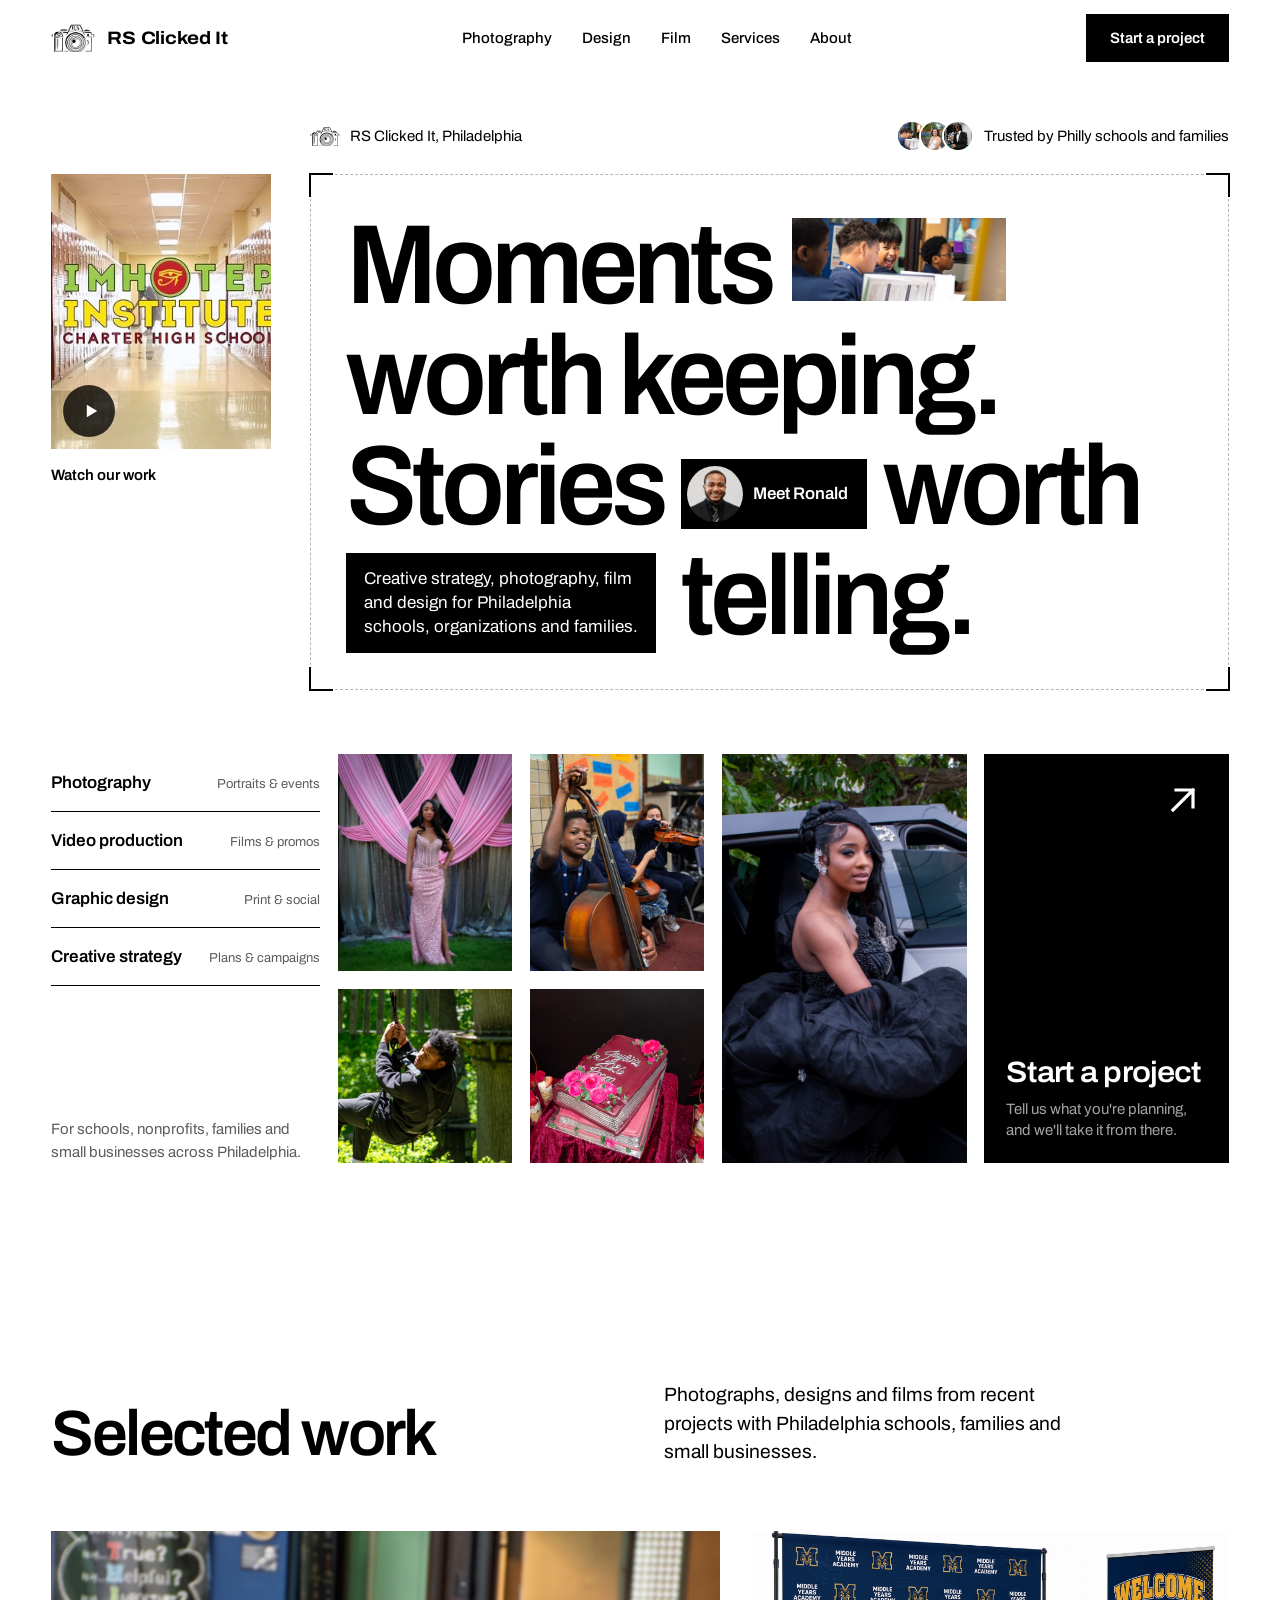
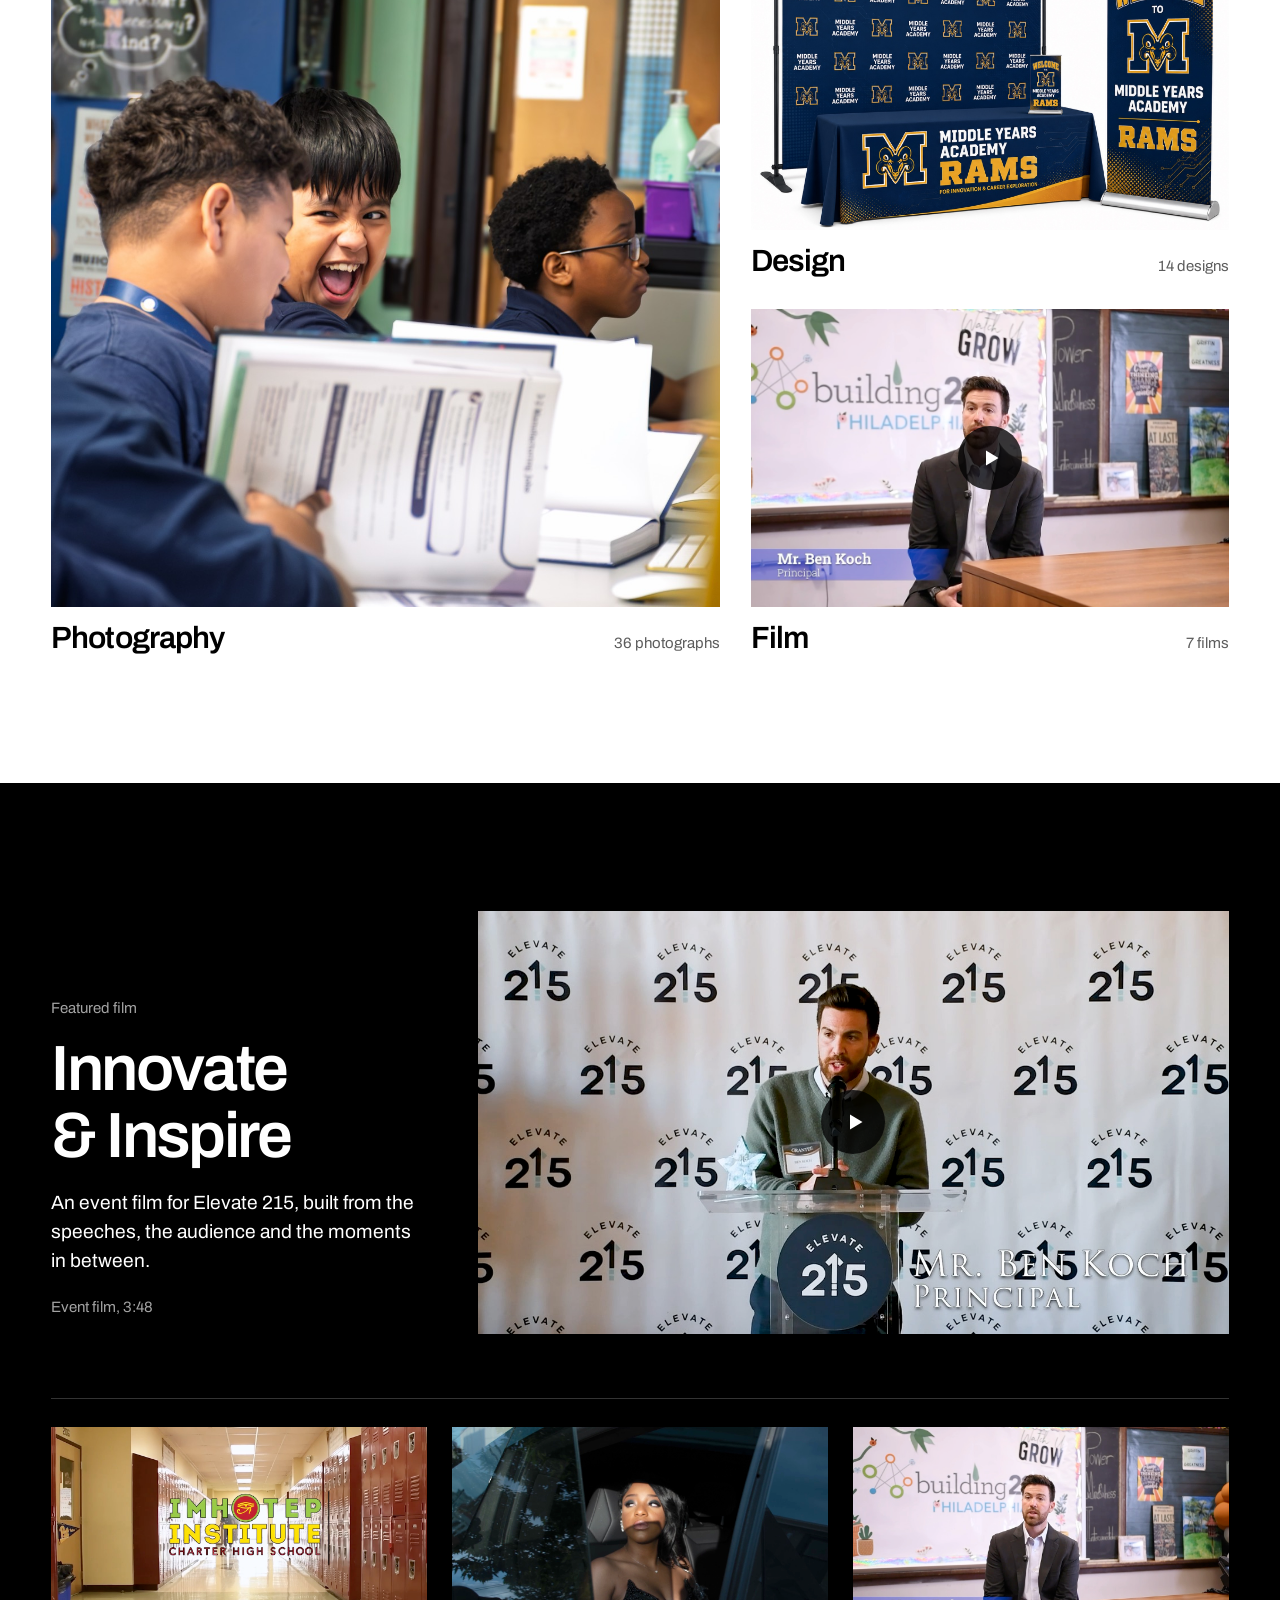
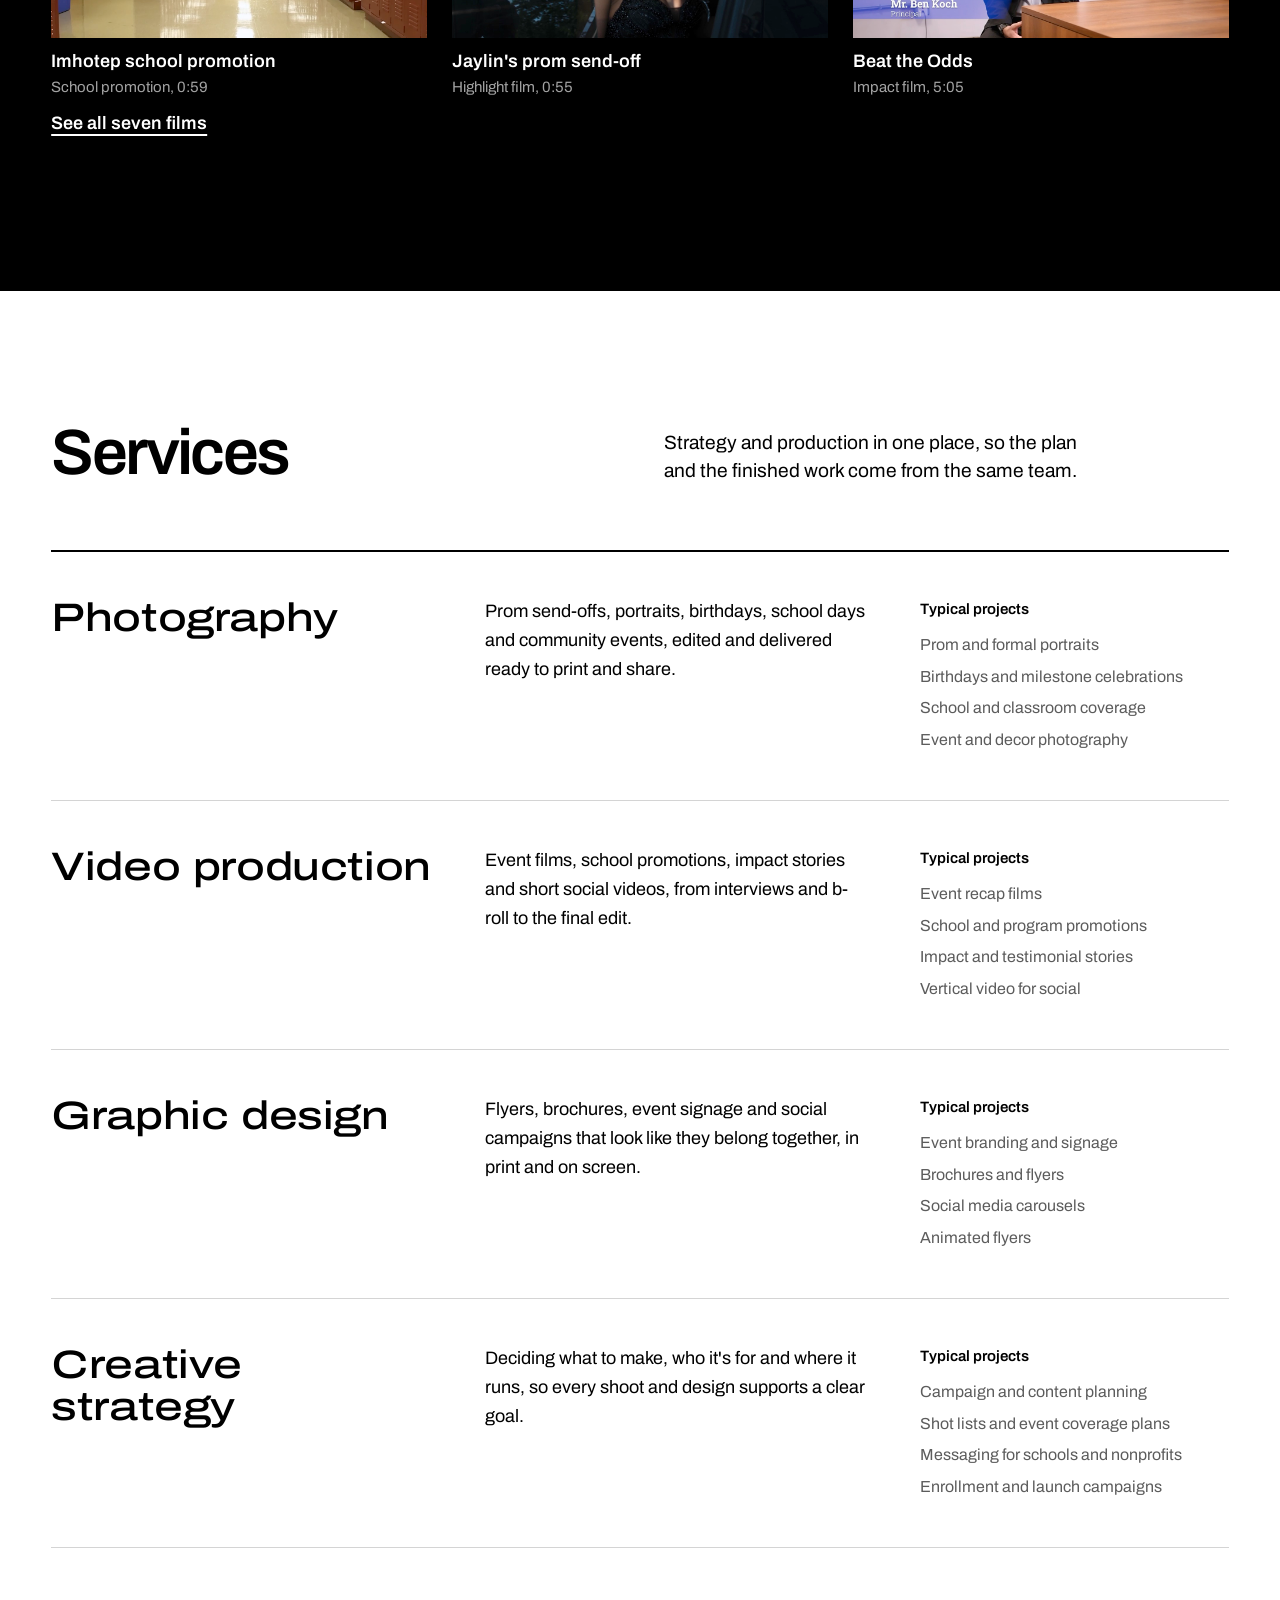
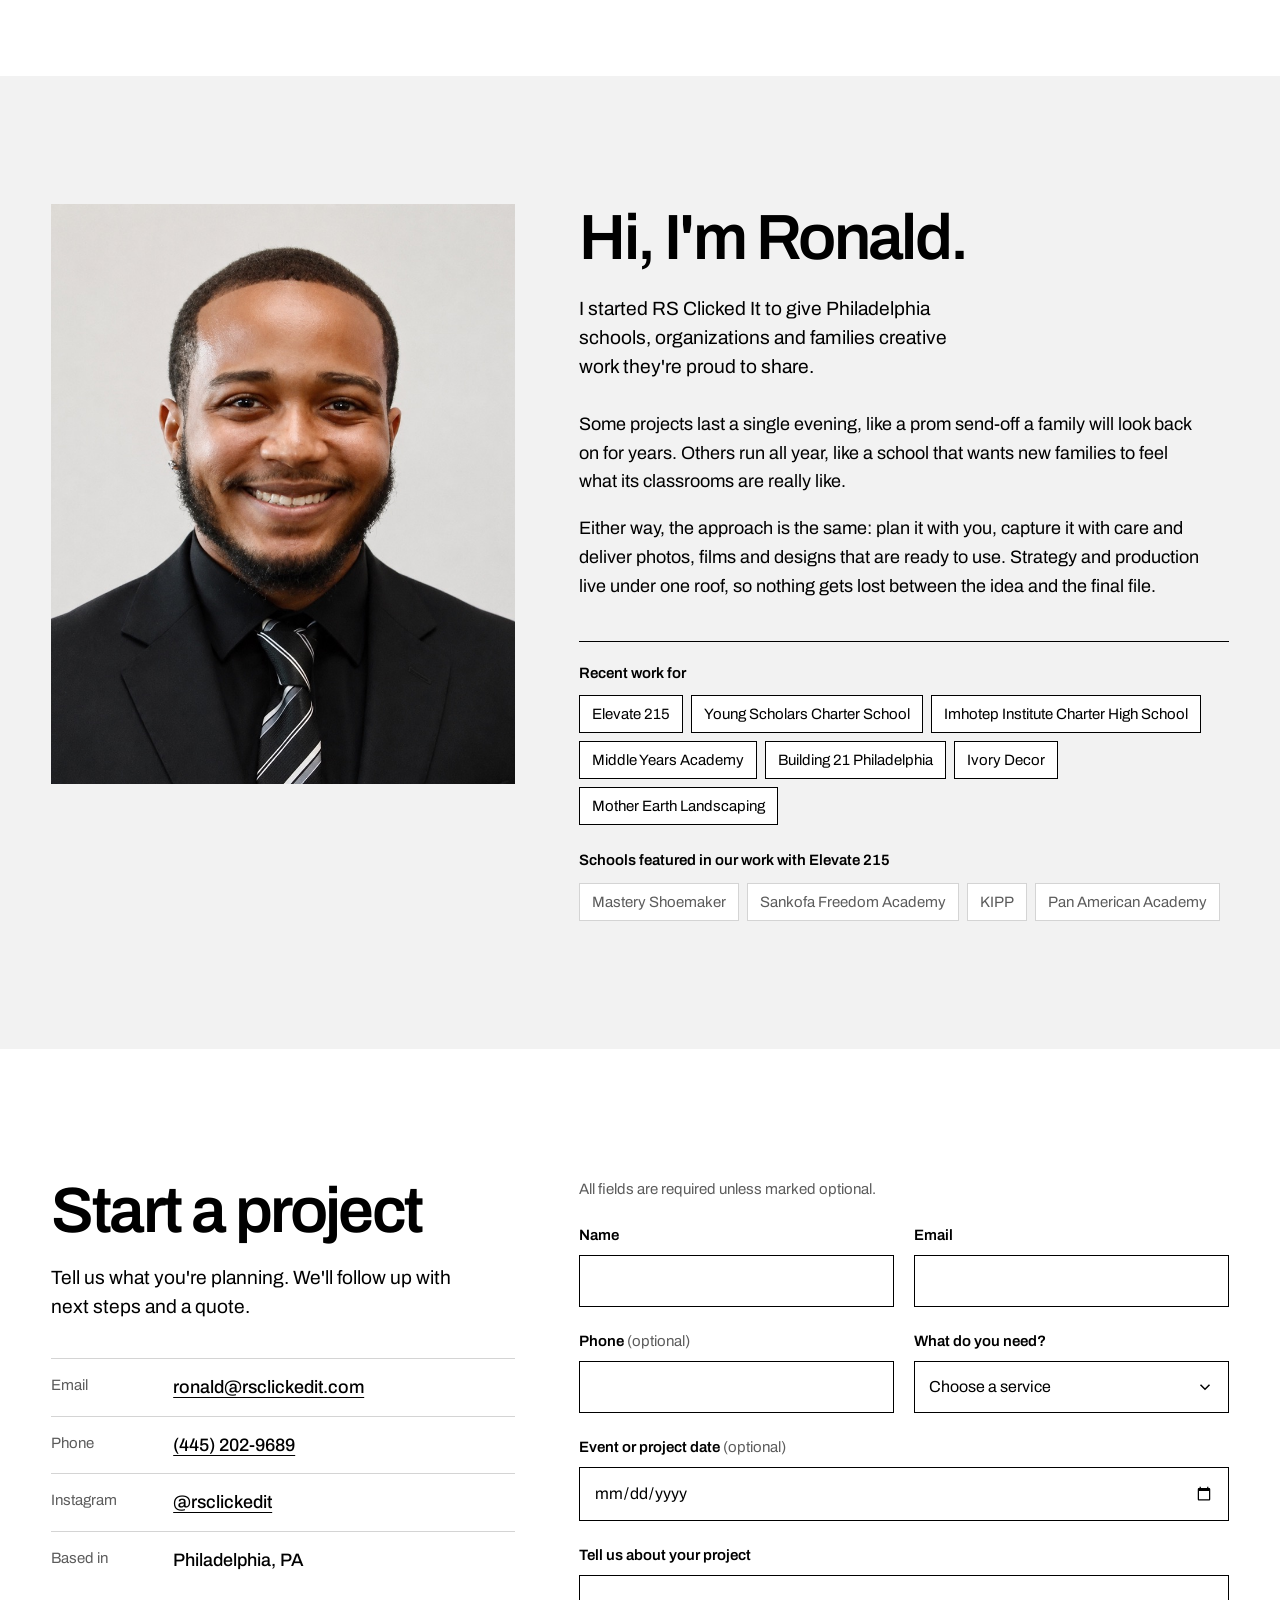
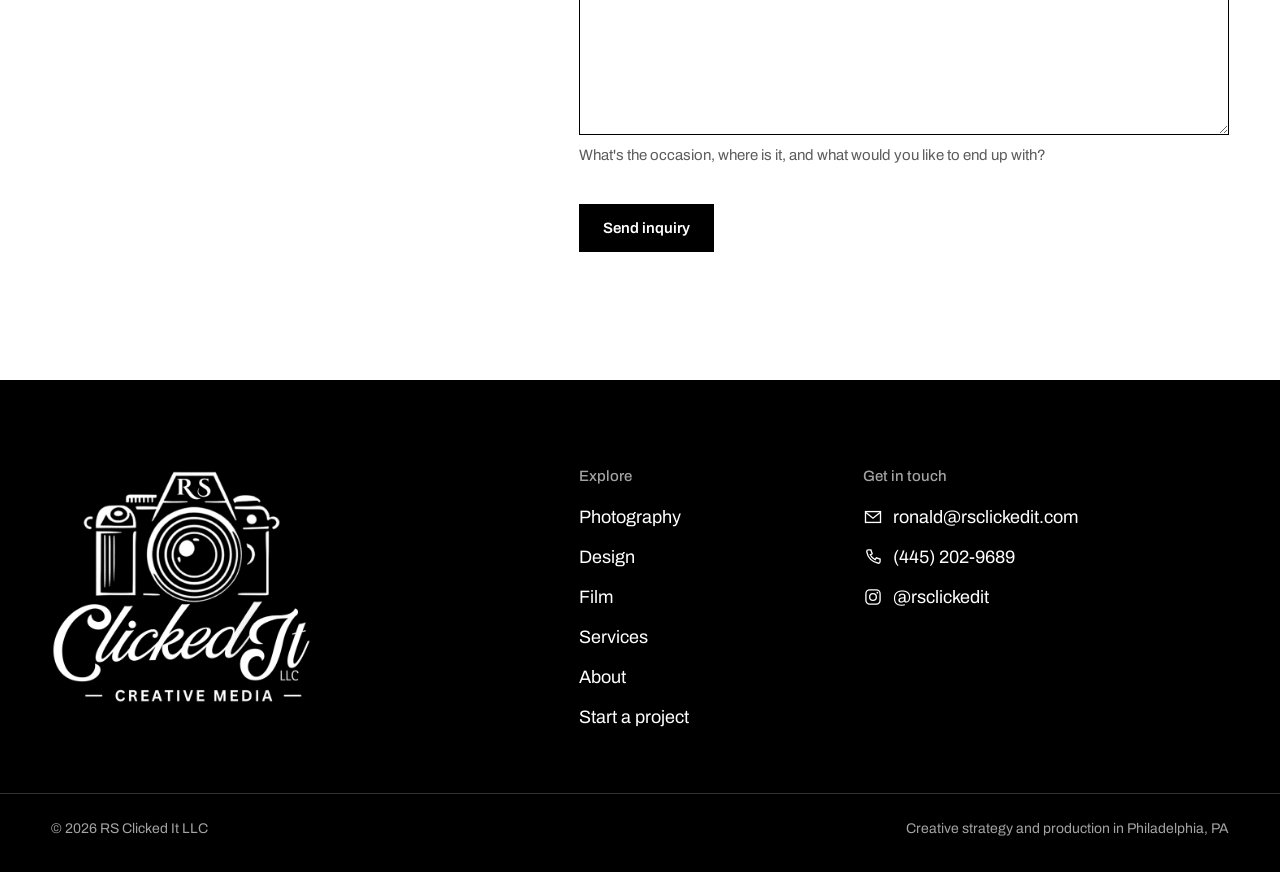
==== index.html @ f7a69924 "Lead the homepage with school work The hero clip is now the Imhotep school promotion (hallway sign i" ====
<!doctype html>
<html lang="en">
<head>
  <meta charset="utf-8">
  <meta name="viewport" content="width=device-width, initial-scale=1">
  <title>RS Clicked It | Creative Strategy &amp; Production in Philadelphia</title>
  <meta name="description" content="RS Clicked It is a Philadelphia creative strategy and production company offering photography, video production, graphic design and creative strategy for schools, organizations and families.">
  <meta property="og:title" content="RS Clicked It | Creative Strategy &amp; Production in Philadelphia">
  <meta property="og:description" content="RS Clicked It is a Philadelphia creative strategy and production company offering photography, video production, graphic design and creative strategy for schools, organizations and families.">
  <meta property="og:type" content="website">
  <meta property="og:url" content="https://www.rsclickedit.com/">
  <meta property="og:image" content="https://www.rsclickedit.com/assets/img/photo/16-classroom-laughter.jpg">
  <link rel="canonical" href="https://www.rsclickedit.com/">
  <meta name="theme-color" content="#000000">
  <link rel="icon" type="image/png" href="assets/img/brand/favicon.png">
  <link rel="apple-touch-icon" href="assets/img/brand/apple-touch-icon.png">
  <link rel="preconnect" href="https://fonts.googleapis.com">
  <link rel="preconnect" href="https://fonts.gstatic.com" crossorigin>
  <link rel="stylesheet" href="https://fonts.googleapis.com/css2?family=Archivo:wdth,wght@62..125,100..900&amp;display=swap">
  <link rel="stylesheet" href="assets/css/site.css?v=94019486">
  <script>if(document.visibilityState==="visible"&&window.matchMedia("(prefers-reduced-motion: no-preference)").matches)document.documentElement.classList.add("motion");</script>
</head>
<body data-page="index">
<a class="skip-link" href="#main">Skip to content</a>

<header class="site-header">
  <nav class="nav wrap" aria-label="Main">
    <a class="brand" href="index.html"><img src="assets/img/brand/camera-mark.png" width="240" height="152" alt="">RS Clicked It</a>
    <ul class="nav-links"><li><a href="photography.html">Photography</a></li><li><a href="design.html">Design</a></li><li><a href="film.html">Film</a></li><li><a href="index.html#services">Services</a></li><li><a href="index.html#about">About</a></li></ul>
    <a class="btn nav-cta" href="index.html#contact">Start a project</a>
    <button class="icon-btn menu-toggle" type="button" data-dialog-open="menu-panel" aria-label="Open menu"><svg class="icon" viewBox="0 0 24 24" fill="none" stroke="currentColor" stroke-width="1.8" aria-hidden="true"><path d="M3 8h18M3 16h18"/></svg></button>
  </nav>
</header>

<dialog class="menu-panel" id="menu-panel" aria-label="Menu">
  <div class="menu-panel-inner">
    <div class="menu-panel-top">
      <a class="brand" href="index.html"><img src="assets/img/brand/camera-mark.png" width="240" height="152" alt="">RS Clicked It</a>
      <button class="icon-btn" type="button" data-dialog-close aria-label="Close menu"><svg class="icon" viewBox="0 0 24 24" fill="none" stroke="currentColor" stroke-width="1.8" aria-hidden="true"><path d="M6 6l12 12M18 6 6 18"/></svg></button>
    </div>
    <ul><li><a href="photography.html">Photography</a></li><li><a href="design.html">Design</a></li><li><a href="film.html">Film</a></li><li><a href="index.html#services">Services</a></li><li><a href="index.html#about">About</a></li></ul>
    <a class="btn" href="index.html#contact">Start a project</a>
  </div>
</dialog>

<main id="main">

<section class="hero wrap" aria-labelledby="hero-title">
  <div class="hero-grid">
    <aside class="hero-reel" aria-label="Featured film">
      <button class="reel-tile" type="button" data-dialog-open="film-dialog" aria-label="Play the Imhotep school promotion film">
        <video class="reel-video" muted loop playsinline preload="metadata" poster="assets/img/film/poster-hero.jpg" aria-hidden="true" tabindex="-1">
          <source src="assets/video/hero-loop.mp4" type="video/mp4">
        </video>
        <span class="play-badge"><svg class="icon" viewBox="0 0 24 24" aria-hidden="true"><path d="M7 4.5v15l12.5-7.5z" fill="currentColor"/></svg></span>
      </button>
      <p class="reel-caption">Watch our work</p>
    </aside>

    <div class="hero-main">
      <div class="hero-meta">
        <p class="hero-place"><img class="place-mark" src="assets/img/brand/camera-mark.png" width="240" height="152" alt="">RS Clicked It, Philadelphia</p>
        <p><span class="faces"><img src="assets/img/photo/thumb/16-classroom-laughter.jpg" width="900" height="600" alt="" decoding="async"><img src="assets/img/photo/thumb/03-garden-portrait.jpg" width="600" height="900" alt="" decoding="async"><img src="assets/img/photo/thumb/05-saleem-formal-portrait.jpg" width="720" height="900" alt="" decoding="async"></span>Trusted by Philly schools and families</p>
      </div>

      <div class="viewfinder">
        <span class="af af-tl" aria-hidden="true"></span><span class="af af-tr" aria-hidden="true"></span>
        <span class="af af-bl" aria-hidden="true"></span><span class="af af-br" aria-hidden="true"></span>
        <h1 class="display" id="hero-title">
          <span class="line">Moments <img class="frame-shot" src="assets/img/photo/thumb/16-classroom-laughter.jpg" width="900" height="600" alt=""></span>
          <span class="line">worth keeping.</span>
          <span class="line line-3">Stories <a class="chip" href="#about"><img src="assets/img/brand/ronald.jpg" width="1000" height="1000" alt="">Meet Ronald</a> worth</span>
          <span class="line line-last">telling.</span>
        </h1>
        <p class="hero-caption">Creative strategy, photography, film and design for Philadelphia schools, organizations and families.</p>
      </div>
    </div>
  </div>

  <div class="hero-lower">
    <nav class="service-index" aria-label="Services">
      <ul><li><a href="#service-photography"><span>Photography</span><small>Portraits & events</small></a></li><li><a href="#service-video"><span>Video production</span><small>Films & promos</small></a></li><li><a href="#service-design"><span>Graphic design</span><small>Print & social</small></a></li><li><a href="#service-strategy"><span>Creative strategy</span><small>Plans & campaigns</small></a></li></ul>
      <p class="service-note">For schools, nonprofits, families and small businesses across Philadelphia.</p>
    </nav>
    <div class="mosaic">
      <img src="assets/img/photo/thumb/02-pink-prom-portrait.jpg" width="720" height="900" alt="Prom guest in a pink sequined gown framed by pink and white drapery" loading="lazy" decoding="async">
      <img src="assets/img/photo/thumb/18-student-musicians.jpg" width="900" height="600" alt="Student musicians playing during a school music class" loading="lazy" decoding="async">
      <img src="assets/img/photo/thumb/24-treetop-action.jpg" width="900" height="505" alt="Student climbing through a treetop ropes course" loading="lazy" decoding="async">
      <img src="assets/img/photo/thumb/31-ivory-decor-cake.jpg" width="900" height="600" alt="Decorated celebration cake and dessert table" loading="lazy" decoding="async">
    </div>
    <figure class="tall"><img src="assets/img/photo/thumb/01-jaylin-prom-portrait.jpg" width="720" height="900" alt="Jaylin in a black prom gown with a feathered wrap, posed at the open door of a car" loading="lazy" decoding="async"></figure>
    <a class="cta-tile" href="#contact">
      <svg class="icon" viewBox="0 0 24 24" fill="none" stroke="currentColor" stroke-width="1.6" stroke-linecap="square" aria-hidden="true"><path d="M7 17 17 7M8.5 7H17v8.5"/></svg>
      <span><span class="cta-tile-title">Start a project</span><span class="cta-tile-sub">Tell us what you're planning, and we'll take it from there.</span></span>
    </a>
  </div>
</section>

<section class="section" id="work" aria-labelledby="work-title">
  <div class="wrap">
    <div class="section-head">
      <h2 class="h2" id="work-title">Selected work</h2>
      <p class="lead">Photographs, designs and films from recent projects with Philadelphia schools, families and small businesses.</p>
    </div>
    <div class="work-grid">
      <a class="work-entry work-photo" href="photography.html">
        <span class="work-media"><img src="assets/img/photo/16-classroom-laughter.jpg" width="1800" height="1200" alt="Students laughing together in a classroom" loading="lazy"></span>
        <span class="work-meta"><span class="work-title">Photography</span><span class="meta">36 photographs</span></span>
      </a>
      <a class="work-entry" href="design.html">
        <span class="work-media"><img src="assets/img/design/01-mya-event-branding-mockup.jpg" width="1536" height="1024" alt="Mockup of Middle Years Academy event branding across a booth, banner and table" loading="lazy"></span>
        <span class="work-meta"><span class="work-title">Design</span><span class="meta">14 designs</span></span>
      </a>
      <a class="work-entry" href="film.html">
        <span class="work-media"><img src="assets/img/film/poster-04.jpg" width="1280" height="720" alt="An interview at Building 21 Philadelphia from the Beat the Odds film" loading="lazy"><span class="play-badge"><svg class="icon" viewBox="0 0 24 24" aria-hidden="true"><path d="M7 4.5v15l12.5-7.5z" fill="currentColor"/></svg></span></span>
        <span class="work-meta"><span class="work-title">Film</span><span class="meta">7 films</span></span>
      </a>
    </div>
  </div>
</section>

<section class="section on-dark" aria-labelledby="film-title">
  <div class="wrap">
    <div class="film-feature-grid">
      <div class="film-copy">
        <p class="meta">Featured film</p>
        <h2 class="h2" id="film-title">Innovate &amp; Inspire</h2>
        <p class="lead">An event film for Elevate 215, built from the speeches, the audience and the moments in between.</p>
        <p class="meta">Event film, 3:48</p>
      </div>
      <div class="film-player"><a class="yt-embed" href="https://www.youtube.com/watch?v=j4pF3AYWusY" data-yt="j4pF3AYWusY" data-title="Innovate &amp; Inspire, event film"><img src="assets/img/film/poster-01.jpg" width="1280" height="720" alt="" loading="lazy"><span class="play-badge"><svg class="icon" viewBox="0 0 24 24" aria-hidden="true"><path d="M7 4.5v15l12.5-7.5z" fill="currentColor"/></svg></span><span class="visually-hidden">Play Innovate &amp; Inspire, event film</span></a></div>
    </div>
    <div class="film-more">
        <a href="film.html#film-02">
          <img src="assets/img/film/poster-02.jpg" width="1280" height="720" alt="" loading="lazy">
          <span><strong>Imhotep school promotion</strong><span class="meta">School promotion, 0:59</span></span>
        </a>
        <a href="film.html#film-03">
          <img src="assets/img/film/poster-03.jpg" width="1280" height="720" alt="" loading="lazy">
          <span><strong>Jaylin&#x27;s prom send-off</strong><span class="meta">Highlight film, 0:55</span></span>
        </a>
        <a href="film.html#film-04">
          <img src="assets/img/film/poster-04.jpg" width="1280" height="720" alt="" loading="lazy">
          <span><strong>Beat the Odds</strong><span class="meta">Impact film, 5:05</span></span>
        </a>
    </div>
    <p><a class="text-link" href="film.html">See all seven films</a></p>
  </div>
</section>

<section class="section" id="services" aria-labelledby="services-title">
  <div class="wrap">
    <div class="section-head">
      <h2 class="h2" id="services-title">Services</h2>
      <p class="lead">Strategy and production in one place, so the plan and the finished work come from the same team.</p>
    </div>
    <div class="service-list">
      <article class="service" id="service-photography">
        <h3 class="service-name">Photography</h3>
        <p>Prom send-offs, portraits, birthdays, school days and community events, edited and delivered ready to print and share.</p>
        <div class="service-projects">
          <h4>Typical projects</h4>
          <ul><li>Prom and formal portraits</li><li>Birthdays and milestone celebrations</li><li>School and classroom coverage</li><li>Event and decor photography</li></ul>
        </div>
      </article>
      <article class="service" id="service-video">
        <h3 class="service-name">Video production</h3>
        <p>Event films, school promotions, impact stories and short social videos, from interviews and b-roll to the final edit.</p>
        <div class="service-projects">
          <h4>Typical projects</h4>
          <ul><li>Event recap films</li><li>School and program promotions</li><li>Impact and testimonial stories</li><li>Vertical video for social</li></ul>
        </div>
      </article>
      <article class="service" id="service-design">
        <h3 class="service-name">Graphic design</h3>
        <p>Flyers, brochures, event signage and social campaigns that look like they belong together, in print and on screen.</p>
        <div class="service-projects">
          <h4>Typical projects</h4>
          <ul><li>Event branding and signage</li><li>Brochures and flyers</li><li>Social media carousels</li><li>Animated flyers</li></ul>
        </div>
      </article>
      <article class="service" id="service-strategy">
        <h3 class="service-name">Creative strategy</h3>
        <p>Deciding what to make, who it&#x27;s for and where it runs, so every shoot and design supports a clear goal.</p>
        <div class="service-projects">
          <h4>Typical projects</h4>
          <ul><li>Campaign and content planning</li><li>Shot lists and event coverage plans</li><li>Messaging for schools and nonprofits</li><li>Enrollment and launch campaigns</li></ul>
        </div>
      </article>
    </div>
  </div>
</section>

<section class="section on-fog" id="about" aria-labelledby="about-title">
  <div class="wrap about-grid">
    <figure class="about-photo">
      <img src="assets/img/brand/ronald.jpg" width="1000" height="1000" alt="Ronald, founder of RS Clicked It, smiling in a black suit and striped tie" loading="lazy">
    </figure>
    <div class="about-copy">
      <h2 class="h2" id="about-title">Hi, I'm Ronald.</h2>
      <p class="lead">I started RS Clicked It to give Philadelphia schools, organizations and families creative work they're proud to share.</p>
      <p>Some projects last a single evening, like a prom send-off a family will look back on for years. Others run all year, like a school that wants new families to feel what its classrooms are really like.</p>
      <p>Either way, the approach is the same: plan it with you, capture it with care and deliver photos, films and designs that are ready to use. Strategy and production live under one roof, so nothing gets lost between the idea and the final file.</p>
      <div class="clients">
        <h3>Recent work for</h3>
        <ul class="client-list"><li>Elevate 215</li><li>Young Scholars Charter School</li><li>Imhotep Institute Charter High School</li><li>Middle Years Academy</li><li>Building 21 Philadelphia</li><li>Ivory Decor</li><li>Mother Earth Landscaping</li></ul>
        <h3 class="clients-sub">Schools featured in our work with Elevate 215</h3>
        <ul class="client-list client-list-quiet"><li>Mastery Shoemaker</li><li>Sankofa Freedom Academy</li><li>KIPP</li><li>Pan American Academy</li></ul>
      </div>
    </div>
  </div>
</section>

<section class="section" id="contact" aria-labelledby="contact-title">
  <div class="wrap contact-grid">
    <div class="contact-copy">
      <h2 class="h2" id="contact-title">Start a project</h2>
      <p class="lead">Tell us what you're planning. We'll follow up with next steps and a quote.</p>
      <dl class="contact-details">
        <div><dt>Email</dt><dd><a href="mailto:ronald@rsclickedit.com">ronald@rsclickedit.com</a></dd></div>
        <div><dt>Phone</dt><dd><a href="tel:+14452029689">(445) 202-9689</a></dd></div>
        <div><dt>Instagram</dt><dd><a href="https://instagram.com/rsclickedit" rel="noopener">@rsclickedit</a></dd></div>
        <div><dt>Based in</dt><dd>Philadelphia, PA</dd></div>
      </dl>
    </div>

    <form class="inquiry" id="inquiry-form" action="https://formspree.io/f/xnpdjgow" method="POST" novalidate data-contact-email="ronald@rsclickedit.com">
      <div class="form-summary" tabindex="-1" role="alert" hidden></div>
      <input type="hidden" name="_subject" value="New inquiry from the RS Clicked It website">
      <div class="visually-hidden" aria-hidden="true">
        <label for="f-gotcha">Leave this field empty</label>
        <input id="f-gotcha" type="text" name="_gotcha" tabindex="-1" autocomplete="off">
      </div>
      <p class="form-note">All fields are required unless marked optional.</p>
      <div class="field">
        <label for="f-name">Name</label>
        <input id="f-name" name="name" type="text" autocomplete="name" required aria-describedby="f-name-error">
        <p class="field-error" id="f-name-error"></p>
      </div>
      <div class="field">
        <label for="f-email">Email</label>
        <input id="f-email" name="email" type="email" autocomplete="email" required aria-describedby="f-email-error">
        <p class="field-error" id="f-email-error"></p>
      </div>
      <div class="field">
        <label for="f-phone">Phone <span class="optional">(optional)</span></label>
        <input id="f-phone" name="phone" type="tel" autocomplete="tel">
      </div>
      <div class="field">
        <label for="f-service">What do you need?</label>
        <select id="f-service" name="service" required aria-describedby="f-service-error">
          <option value="">Choose a service</option>
          <option>Photography</option>
          <option>Video production</option>
          <option>Graphic design</option>
          <option>Creative strategy</option>
          <option>Not sure yet</option>
        </select>
        <p class="field-error" id="f-service-error"></p>
      </div>
      <div class="field field-full">
        <label for="f-date">Event or project date <span class="optional">(optional)</span></label>
        <input id="f-date" name="date" type="date">
      </div>
      <div class="field field-full">
        <label for="f-message">Tell us about your project</label>
        <textarea id="f-message" name="message" required aria-describedby="f-message-help f-message-error"></textarea>
        <p class="meta" id="f-message-help">What's the occasion, where is it, and what would you like to end up with?</p>
        <p class="field-error" id="f-message-error"></p>
      </div>
      <div class="form-actions">
        <button class="btn" type="submit">Send inquiry</button>
        <p class="form-status" role="status" aria-live="polite"></p>
      </div>
    </form>
  </div>
</section>

</main>

<dialog class="film-dialog" id="film-dialog" aria-labelledby="film-dialog-title">
  <div class="film-dialog-top">
    <h2 id="film-dialog-title">Imhotep school promotion</h2>
    <button class="icon-btn" type="button" data-dialog-close aria-label="Close film"><svg class="icon" viewBox="0 0 24 24" fill="none" stroke="currentColor" stroke-width="1.8" aria-hidden="true"><path d="M6 6l12 12M18 6 6 18"/></svg></button>
  </div>
  <video controls playsinline preload="none" poster="assets/img/film/poster-02.jpg" width="1280" height="720" aria-label="Imhotep school promotion, school promotion"><source src="assets/video/02-imhotep-school-promotion.mp4" type="video/mp4"></video>
</dialog>

<footer class="site-footer on-dark">
  <div class="wrap footer-grid">
    <div class="footer-brand">
      <img class="footer-logo" src="assets/img/brand/logo-white.png" width="640" height="577" alt="RS Clicked It LLC, Creative Media" loading="lazy">
    </div>
    <div class="footer-col">
      <h2>Explore</h2>
      <ul>
        <li><a href="photography.html">Photography</a></li>
        <li><a href="design.html">Design</a></li>
        <li><a href="film.html">Film</a></li>
        <li><a href="index.html#services">Services</a></li>
        <li><a href="index.html#about">About</a></li>
        <li><a href="index.html#contact">Start a project</a></li>
      </ul>
    </div>
    <div class="footer-col">
      <h2>Get in touch</h2>
      <ul>
        <li><a href="mailto:ronald@rsclickedit.com"><svg class="icon" viewBox="0 0 24 24" fill="none" stroke="currentColor" stroke-width="1.6" aria-hidden="true"><rect x="3" y="5.5" width="18" height="13"/><path d="m3.5 6.5 8.5 7 8.5-7"/></svg>ronald@rsclickedit.com</a></li>
        <li><a href="tel:+14452029689"><svg class="icon" viewBox="0 0 24 24" fill="none" stroke="currentColor" stroke-width="1.6" aria-hidden="true"><path d="M6.5 3.5h3l1.5 4.5-2.2 1.4a11 11 0 0 0 5.8 5.8l1.4-2.2 4.5 1.5v3a2 2 0 0 1-2 2A16.5 16.5 0 0 1 4.5 5.5a2 2 0 0 1 2-2z"/></svg>(445) 202-9689</a></li>
        <li><a href="https://instagram.com/rsclickedit" rel="noopener"><svg class="icon" viewBox="0 0 24 24" fill="none" stroke="currentColor" stroke-width="1.6" aria-hidden="true"><rect x="3.5" y="3.5" width="17" height="17" rx="4.5"/><circle cx="12" cy="12" r="4"/><circle cx="17.2" cy="6.8" r="1" fill="currentColor" stroke="none"/></svg>@rsclickedit</a></li>
      </ul>
    </div>
  </div>
  <div class="wrap footer-base">
    <p>&copy; 2026 RS Clicked It LLC</p>
    <p>Creative strategy and production in Philadelphia, PA</p>
  </div>
</footer>

<script src="assets/js/site.js?v=47d76ffc" defer></script>
</body>
</html>
---- assets/css/site.css ----
/* RS Clicked It — site styles
   Black and white by design: the photography and film carry the color. */

:root {
  --ink: #000;
  --paper: #fff;
  --fog: #f2f2f2;        /* alternate section background */
  --graphite: #5c5c5c;   /* secondary text on white (6.7:1) */
  --rule: #d4d4d4;       /* hairlines on white */
  --smoke: #a3a3a3;      /* secondary text on black (8.3:1) */
  --rule-dark: #333;     /* hairlines on black */
  --error: #b3261e;      /* form errors only (6.5:1 on white) */

  --font: "Archivo", "Helvetica Neue", Helvetica, Arial, sans-serif;
  --gutter: clamp(16px, 4vw, 56px);
  --max: 1440px;
  --header-h: 76px;
  --ease-out: cubic-bezier(.2, .7, .2, 1);
}

/* ---------- Base ---------- */

*, *::before, *::after { box-sizing: border-box; }

html {
  -webkit-text-size-adjust: 100%;
  scroll-padding-top: calc(var(--header-h) + 16px);
}

@media (prefers-reduced-motion: no-preference) {
  html { scroll-behavior: smooth; }
}

body {
  margin: 0;
  background: var(--paper);
  color: var(--ink);
  font-family: var(--font);
  font-size: 1.125rem;
  line-height: 1.6;
  font-variation-settings: "wdth" 100;
  text-rendering: optimizeLegibility;
  -webkit-font-smoothing: antialiased;
}

img, video { display: block; max-width: 100%; height: auto; }
a { color: inherit; }
button { font: inherit; color: inherit; }
p { margin: 0 0 1em; }

h1, h2, h3 {
  margin: 0;
  font-weight: 600;
  line-height: 1.05;
  letter-spacing: -0.03em;
  text-wrap: balance;
}

:focus-visible { outline: 2px solid var(--ink); outline-offset: 3px; }
.on-dark :focus-visible,
dialog :focus-visible { outline-color: var(--paper); }
.menu-panel :focus-visible { outline-color: var(--ink); }

.skip-link {
  position: absolute;
  left: var(--gutter);
  top: -100px;
  z-index: 100;
  padding: 12px 18px;
  background: var(--ink);
  color: var(--paper);
  font-weight: 600;
  text-decoration: none;
}
.skip-link:focus { top: 12px; }

.visually-hidden {
  position: absolute !important;
  width: 1px; height: 1px;
  margin: -1px; padding: 0;
  overflow: hidden;
  clip: rect(0 0 0 0);
  white-space: nowrap;
  border: 0;
}

.wrap {
  max-width: var(--max);
  margin-inline: auto;
  padding-inline: var(--gutter);
}

.section { padding-block: clamp(72px, 10vw, 144px); }
.on-dark { background: var(--ink); color: var(--paper); }
.on-fog { background: var(--fog); }

.section-head {
  display: grid;
  grid-template-columns: minmax(0, 1fr) minmax(0, 1fr);
  gap: 20px 48px;
  align-items: end;
  margin-bottom: clamp(40px, 5vw, 72px);
}
.section-head .lead { margin: 0; }

.h2 { font-size: clamp(2.25rem, 5vw, 4.25rem); letter-spacing: -0.04em; }

.lead {
  font-size: clamp(1.125rem, 1.5vw, 1.3125rem);
  line-height: 1.5;
  max-width: 40ch;
}
.on-dark .lead { color: var(--paper); }

.meta { font-size: 0.9375rem; color: var(--graphite); }
.on-dark .meta { color: var(--smoke); }

.text-link {
  display: inline-flex;
  align-items: center;
  min-height: 44px;
  font-weight: 600;
  text-decoration: underline;
  text-decoration-thickness: 1.5px;
  text-underline-offset: 5px;
}
.text-link:hover { text-decoration-thickness: 3px; }

/* ---------- Buttons & icons ---------- */

.btn {
  display: inline-flex;
  align-items: center;
  justify-content: center;
  gap: 10px;
  min-height: 48px;
  padding: 0 22px;
  border: 2px solid var(--ink);
  background: var(--ink);
  color: var(--paper);
  font-size: 0.9375rem;
  font-weight: 600;
  text-decoration: none;
  cursor: pointer;
  transition: background-color .18s ease, color .18s ease;
}
.btn:hover { background: var(--paper); color: var(--ink); }
.btn[disabled] { opacity: .5; cursor: progress; }

.icon { width: 22px; height: 22px; flex: none; }

.icon-btn {
  display: inline-grid;
  place-items: center;
  width: 48px;
  height: 48px;
  padding: 0;
  border: 1.5px solid currentColor;
  border-radius: 50%;
  background: transparent;
  color: inherit;
  cursor: pointer;
  transition: background-color .18s ease, color .18s ease;
}
.icon-btn:hover { background: var(--paper); color: var(--ink); }
.menu-panel .icon-btn:hover,
.site-header .icon-btn:hover { background: var(--ink); color: var(--paper); }

/* ---------- Header ---------- */

.site-header {
  position: sticky;
  top: 0;
  z-index: 50;
  background: var(--paper);
  transition: box-shadow .2s ease;
}
.site-header.is-scrolled { box-shadow: 0 1px 0 var(--rule); }

.nav {
  display: flex;
  align-items: center;
  gap: 24px;
  height: var(--header-h);
}

.brand {
  display: inline-flex;
  align-items: center;
  gap: 12px;
  min-height: 44px;
  font-size: 1.125rem;
  font-weight: 700;
  letter-spacing: -0.01em;
  font-variation-settings: "wdth" 112;
  text-decoration: none;
  white-space: nowrap;
}
.brand img { width: 44px; filter: invert(1); }

.nav-links {
  display: flex;
  gap: 2px;
  margin: 0 auto;
  padding: 0;
  list-style: none;
}
.nav-links a {
  display: inline-flex;
  align-items: center;
  min-height: 44px;
  padding: 0 14px;
  font-size: 0.9375rem;
  font-weight: 500;
  text-decoration: none;
}
.nav-links a:hover { text-decoration: underline; text-underline-offset: 6px; }
.nav-links a[aria-current="page"] {
  font-weight: 700;
  text-decoration: underline;
  text-decoration-thickness: 2px;
  text-underline-offset: 6px;
}

.menu-toggle { display: none; margin-left: auto; }

@media (max-width: 980px) {
  .nav-links, .nav-cta { display: none; }
  .menu-toggle { display: inline-grid; }
}

/* Mobile menu (a modal <dialog>) */
dialog { padding: 0; border: 0; }

.menu-panel {
  width: 100%;
  max-width: none;
  height: 100dvh;
  max-height: none;
  margin: 0;
  background: var(--paper);
  color: var(--ink);
}
.menu-panel::backdrop { background: var(--paper); }
.menu-panel-inner {
  display: flex;
  flex-direction: column;
  min-height: 100%;
  padding: 0 var(--gutter) 32px;
}
.menu-panel-top {
  display: flex;
  align-items: center;
  justify-content: space-between;
  height: var(--header-h);
}
.menu-panel ul { margin: 24px 0 40px; padding: 0; list-style: none; }
.menu-panel li a {
  display: block;
  padding: 14px 0;
  border-bottom: 1px solid var(--rule);
  font-size: clamp(2rem, 9vw, 3rem);
  font-weight: 600;
  letter-spacing: -0.035em;
  line-height: 1.1;
  text-decoration: none;
}
.menu-panel .btn { margin-top: auto; }

/* ---------- Hero ---------- */

.hero {
  padding-top: clamp(20px, 3vw, 40px);
  padding-bottom: clamp(56px, 7vw, 104px);
}

.hero-grid {
  display: grid;
  grid-template-columns: minmax(150px, 220px) minmax(0, 1fr);
  gap: clamp(24px, 3vw, 48px);
  align-items: start;
}

.hero-reel { padding-top: 60px; }

.reel-tile {
  position: relative;
  display: block;
  width: 100%;
  aspect-ratio: 4 / 5;
  padding: 0;
  border: 0;
  overflow: hidden;
  background: var(--ink);
  cursor: pointer;
}
.reel-tile video,
.reel-tile img { width: 100%; height: 100%; object-fit: cover; }

.play-badge {
  position: absolute;
  inset: 0;
  display: grid;
  place-items: center;
  width: 64px;
  height: 64px;
  margin: auto;
  border-radius: 50%;
  background: rgba(0, 0, 0, .78);
  color: var(--paper);
  transition: transform .2s var(--ease-out);
}
.play-badge .icon { width: 24px; height: 24px; margin-left: 3px; }
/* In the hero tile the badge sits in a corner so the clip's subject stays visible */
.reel-tile .play-badge { inset: auto auto 12px 12px; width: 52px; height: 52px; margin: 0; }
.reel-tile .play-badge .icon { width: 20px; height: 20px; }
.reel-tile:hover .play-badge { transform: scale(1.08); }

.reel-caption { margin: 14px 0 0; font-size: 0.9375rem; font-weight: 600; }

.hero-meta {
  display: flex;
  flex-wrap: wrap;
  align-items: center;
  justify-content: space-between;
  gap: 12px 24px;
  min-height: 44px;
  margin-bottom: 16px;
}
.hero-meta p {
  display: flex;
  align-items: center;
  gap: 10px;
  margin: 0;
  font-size: 0.9375rem;
}
.place-mark { width: 30px; filter: invert(1); }

.faces { display: flex; }
.faces img {
  width: 32px;
  height: 32px;
  margin-left: -9px;
  border: 2px solid var(--paper);
  border-radius: 50%;
  object-fit: cover;
}
.faces img:first-child { margin-left: 0; }

/* The viewfinder: dashed frame with autofocus brackets */
.viewfinder {
  position: relative;
  padding: clamp(20px, 2.8vw, 44px) clamp(16px, 2.8vw, 44px);
  border: 1px dashed #b5b5b5;
}

.af {
  position: absolute;
  width: 24px;
  height: 24px;
  border: 0 solid var(--ink);
  pointer-events: none;
}
.af-tl { top: -2px; left: -2px; border-top-width: 2px; border-left-width: 2px; --dx: -16px; --dy: -16px; }
.af-tr { top: -2px; right: -2px; border-top-width: 2px; border-right-width: 2px; --dx: 16px; --dy: -16px; }
.af-bl { bottom: -2px; left: -2px; border-bottom-width: 2px; border-left-width: 2px; --dx: -16px; --dy: 16px; }
.af-br { bottom: -2px; right: -2px; border-bottom-width: 2px; border-right-width: 2px; --dx: 16px; --dy: 16px; }

.display {
  --d: clamp(2.6rem, 8.8vw, 8.6rem);
  font-size: var(--d);
  font-weight: 600;
  line-height: 0.98;
  letter-spacing: -0.045em;
  font-variation-settings: "wdth" 94;
  text-wrap: wrap;
}
.display .line { display: block; }

.frame-shot {
  display: inline-block;
  width: 1.9em;
  height: 0.74em;
  margin-inline: 0.04em;
  object-fit: cover;
  vertical-align: 0.02em;
}

.chip {
  display: inline-flex;
  align-items: center;
  gap: 0.6em;
  height: max(44px, calc(var(--d) * 0.62));
  padding: 0 1.1em 0 0.4em;
  margin-inline: 0.04em;
  vertical-align: 0.1em;
  background: var(--ink);
  color: var(--paper);
  font-size: max(15px, calc(var(--d) * 0.15));
  font-weight: 600;
  letter-spacing: 0;
  line-height: 1;
  font-variation-settings: "wdth" 100;
  text-decoration: none;
  transition: background-color .18s ease, color .18s ease;
}
.chip img {
  width: max(32px, calc(var(--d) * 0.62 - 14px));
  height: max(32px, calc(var(--d) * 0.62 - 14px));
  border-radius: 50%;
  object-fit: cover;
  object-position: 50% 25%;
}
.chip:hover { background: var(--paper); color: var(--ink); box-shadow: inset 0 0 0 2px var(--ink); }

.hero-caption {
  max-width: 360px;
  margin: 28px 0 0;
  padding: 14px 18px;
  background: var(--ink);
  color: var(--paper);
  font-size: 1.0625rem;
  line-height: 1.4;
}

@media (min-width: 1100px) {
  .display .line { white-space: nowrap; }
  .hero-caption {
    position: absolute;
    left: clamp(16px, 2.8vw, 44px);
    bottom: clamp(20px, 2.8vw, 44px);
    width: 310px;
    margin: 0;
  }
  .display .line-last { padding-left: calc(310px + 0.22em); }
}

/* Lower hero row: services index, mosaic, portrait, project tile */
.hero-lower {
  --g: clamp(12px, 1.4vw, 20px);
  display: grid;
  grid-template-columns: minmax(220px, 1.1fr) 1.5fr 1fr 1fr;
  gap: var(--g);
  height: clamp(360px, 32vw, 470px);
  margin-top: clamp(40px, 5vw, 72px);
}

.service-index {
  display: flex;
  flex-direction: column;
  justify-content: space-between;
  gap: 32px;
}
.service-index ul { margin: 0; padding: 0; list-style: none; }
.service-note { margin: 0; color: var(--graphite); font-size: 0.9375rem; line-height: 1.5; max-width: 30ch; }
.service-index a {
  display: flex;
  align-items: baseline;
  justify-content: space-between;
  gap: 12px;
  padding: 15px 0;
  border-bottom: 1px solid var(--ink);
  font-size: 1.0625rem;
  font-weight: 600;
  text-decoration: none;
}
.service-index small { color: var(--graphite); font-size: 0.8125rem; font-weight: 400; text-align: right; }
.service-index a:hover span { text-decoration: underline; text-underline-offset: 5px; }

.mosaic {
  display: grid;
  grid-template-columns: 1fr 1fr;
  grid-template-rows: 1fr 1fr;
  gap: var(--g);
  min-height: 0;
}
.mosaic img, .tall img { width: 100%; height: 100%; object-fit: cover; }
.tall { margin: 0; min-height: 0; }

.cta-tile {
  display: flex;
  flex-direction: column;
  justify-content: space-between;
  padding: 22px;
  background: var(--ink);
  color: var(--paper);
  text-decoration: none;
}
.cta-tile .icon { align-self: flex-end; width: 48px; height: 48px; transition: transform .25s var(--ease-out); }
.cta-tile:hover .icon { transform: translate(4px, -4px); }
.cta-tile-title {
  display: block;
  font-size: clamp(1.625rem, 2.3vw, 2.375rem);
  font-weight: 600;
  line-height: 1;
  letter-spacing: -0.03em;
  font-variation-settings: "wdth" 108;
}
.cta-tile-sub { display: block; margin-top: 12px; color: var(--smoke); font-size: 0.9375rem; line-height: 1.4; }

@media (max-width: 1099px) {
  .hero-lower { grid-template-columns: 1fr 1fr; height: auto; }
  .service-index { grid-column: 1 / -1; }
  .mosaic { aspect-ratio: 1; }
  .tall { aspect-ratio: auto; }
  .cta-tile { grid-column: 1 / -1; min-height: 200px; }
}

@media (max-width: 860px) {
  .hero-grid { grid-template-columns: 1fr; }
  .hero-reel { order: 2; padding-top: 0; }
  .reel-tile { aspect-ratio: 16 / 9; }
}

@media (max-width: 600px) {
  .hero-lower { grid-template-columns: 1fr; }
  .tall { aspect-ratio: 4 / 5; }
  .viewfinder { padding: 22px 16px; }
  .hero-meta .hero-place { display: none; }
}

/* Below the wide layout, let "Stories … worth telling." flow as one sentence */
@media (max-width: 1099px) {
  .display .line-3, .display .line-last { display: inline; }
}

/* Load sequence: brackets lock focus, then the headline settles in.
   The "motion" class is set by a tiny script in <head> only when the page is
   visible and the visitor hasn't asked for reduced motion, so the headline is
   never left invisible. */
@media (prefers-reduced-motion: no-preference) {
  .motion .viewfinder .af { animation: af-lock .75s var(--ease-out) .1s both; }
  .motion .display .line { animation: rise .8s var(--ease-out) both; }
  .motion .display .line:nth-child(1) { animation-delay: .3s; }
  .motion .display .line:nth-child(2) { animation-delay: .38s; }
  .motion .display .line:nth-child(3) { animation-delay: .46s; }
  .motion .display .line:nth-child(4) { animation-delay: .54s; }
  .motion .hero-caption { animation: rise .8s var(--ease-out) .7s both; }
}

@keyframes af-lock {
  0% { opacity: 0; transform: translate(var(--dx), var(--dy)); }
  55% { opacity: 1; transform: translate(calc(var(--dx) * -0.2), calc(var(--dy) * -0.2)); }
  100% { opacity: 1; transform: none; }
}
@keyframes rise {
  from { opacity: 0; transform: translateY(18px); }
  to { opacity: 1; transform: none; }
}

/* ---------- Selected work ---------- */

.work-grid {
  display: grid;
  grid-template-columns: minmax(0, 7fr) minmax(0, 5fr);
  gap: clamp(20px, 2.4vw, 32px);
}
.work-photo { grid-row: span 2; }

.work-entry {
  display: flex;
  flex-direction: column;
  gap: 14px;
  text-decoration: none;
}
.work-media {
  position: relative;
  flex: 1;
  aspect-ratio: 16 / 10;
  overflow: hidden;
  background: var(--fog);
}
.work-photo .work-media { aspect-ratio: auto; min-height: 420px; }
.work-media img { position: absolute; inset: 0; width: 100%; height: 100%; object-fit: cover; }
.work-media .play-badge { z-index: 1; }

.work-meta { display: flex; align-items: baseline; justify-content: space-between; gap: 16px; }
.work-title {
  font-size: clamp(1.5rem, 2.4vw, 2.25rem);
  font-weight: 600;
  line-height: 1.1;
  letter-spacing: -0.03em;
}
.work-entry:hover .work-title {
  text-decoration: underline;
  text-decoration-thickness: 2px;
  text-underline-offset: 6px;
}

@media (max-width: 800px) {
  .work-grid { grid-template-columns: 1fr; }
  .work-photo { grid-row: auto; }
  .work-photo .work-media { min-height: 0; aspect-ratio: 4 / 3; }
  .section-head { grid-template-columns: 1fr; }
}

/* ---------- Featured film ---------- */

.film-feature-grid {
  display: grid;
  grid-template-columns: minmax(0, 4fr) minmax(0, 8fr);
  gap: clamp(32px, 4vw, 64px);
  align-items: end;
}
.film-copy .lead { margin-top: 20px; }
.film-player video,
.film-card video,
.film-hero video {
  width: 100%;
  aspect-ratio: 16 / 9;
  background: #111;
  object-fit: contain;
}

/* YouTube films: our poster and play button until clicked, then YouTube's player */
.yt-embed {
  position: relative;
  display: block;
  aspect-ratio: 16 / 9;
  overflow: hidden;
  background: #111;
}
.yt-embed img { width: 100%; height: 100%; object-fit: cover; }
.yt-embed:hover .play-badge { transform: scale(1.08); }
.yt-frame { display: block; width: 100%; aspect-ratio: 16 / 9; border: 0; background: var(--ink); }

.film-more {
  display: grid;
  grid-template-columns: repeat(3, minmax(0, 1fr));
  gap: clamp(16px, 2vw, 28px);
  margin-top: clamp(40px, 5vw, 64px);
  padding-top: 28px;
  border-top: 1px solid var(--rule-dark);
}
.film-more a { display: grid; gap: 12px; text-decoration: none; }
.film-more img { width: 100%; aspect-ratio: 16 / 9; object-fit: cover; }
.film-more strong { display: block; font-size: 1.125rem; font-weight: 600; line-height: 1.25; }
.film-more a:hover strong { text-decoration: underline; text-underline-offset: 5px; }

@media (max-width: 900px) {
  .film-feature-grid { grid-template-columns: 1fr; }
}
@media (max-width: 640px) {
  .film-more { grid-template-columns: 1fr; }
}

/* ---------- Services ---------- */

.service-list { border-top: 2px solid var(--ink); }
.service {
  display: grid;
  grid-template-columns: minmax(0, 5fr) minmax(0, 5fr) minmax(0, 4fr);
  gap: 20px 48px;
  padding: clamp(28px, 3.5vw, 48px) 0;
  border-bottom: 1px solid var(--rule);
}
.service-name {
  font-size: clamp(1.75rem, 3.1vw, 3rem);
  font-weight: 500;
  line-height: 1.05;
  letter-spacing: -0.01em;
  font-variation-settings: "wdth" 125;
}
.service p { max-width: 44ch; margin: 0; }
.service-projects h4 { margin: 0 0 8px; font-size: 0.9375rem; font-weight: 600; }
.service-projects ul { margin: 0; padding: 0; list-style: none; color: var(--graphite); font-size: 1rem; }
.service-projects li { padding: 3px 0; }

@media (max-width: 900px) {
  .service { grid-template-columns: 1fr; }
}

/* ---------- About ---------- */

.about-grid {
  display: grid;
  grid-template-columns: minmax(0, 5fr) minmax(0, 7fr);
  gap: clamp(32px, 5vw, 80px);
  align-items: start;
}
.about-photo { margin: 0; }
.about-photo img { width: 100%; aspect-ratio: 4 / 5; object-fit: cover; object-position: 50% 20%; }
.about-copy .lead { margin: 24px 0 28px; max-width: 34ch; }
.about-copy p { max-width: 62ch; }
.clients { margin-top: 40px; padding-top: 24px; border-top: 1px solid var(--ink); }
.clients h3 { font-size: 0.9375rem; font-weight: 600; letter-spacing: 0; }
.client-list { display: flex; flex-wrap: wrap; gap: 8px; margin: 14px 0 0; padding: 0; list-style: none; }
.client-list li { padding: 6px 12px; border: 1px solid var(--ink); background: var(--paper); font-size: 0.9375rem; }
.clients-sub { margin-top: 28px; }
.client-list-quiet li { border-color: var(--rule); color: var(--graphite); }

@media (max-width: 860px) {
  .about-grid { grid-template-columns: 1fr; }
  .about-photo { max-width: 420px; }
}

/* ---------- Contact ---------- */

.contact-grid {
  display: grid;
  grid-template-columns: minmax(0, 5fr) minmax(0, 7fr);
  gap: clamp(40px, 5vw, 80px);
}
.contact-copy .lead { margin-top: 20px; }
.contact-details { margin: 36px 0 0; }
.contact-details div {
  display: grid;
  grid-template-columns: 110px 1fr;
  gap: 12px;
  padding: 14px 0;
  border-top: 1px solid var(--rule);
}
.contact-details dt { color: var(--graphite); font-size: 0.9375rem; }
.contact-details dd { margin: 0; font-weight: 500; overflow-wrap: anywhere; }
.contact-details a { text-underline-offset: 4px; }

.inquiry {
  display: grid;
  grid-template-columns: 1fr 1fr;
  gap: 22px 20px;
  align-content: start;
}
.form-note { grid-column: 1 / -1; margin: 0; color: var(--graphite); font-size: 0.9375rem; }
.field { display: flex; flex-direction: column; gap: 8px; }
.field-full { grid-column: 1 / -1; }
.field label { font-size: 0.9375rem; font-weight: 600; }
.field .optional { color: var(--graphite); font-weight: 400; }
.field input,
.field select,
.field textarea {
  width: 100%;
  min-height: 52px;
  padding: 12px 14px;
  border: 1.5px solid var(--ink);
  border-radius: 0;
  background: var(--paper);
  color: var(--ink);
  font: inherit;
  font-size: 1rem;
}
.field textarea { min-height: 160px; resize: vertical; }
.field select {
  appearance: none;
  padding-right: 44px;
  background-image: url("data:image/svg+xml,%3Csvg xmlns='http://www.w3.org/2000/svg' viewBox='0 0 24 24' fill='none' stroke='%23000' stroke-width='2'%3E%3Cpath d='M6 9l6 6 6-6'/%3E%3C/svg%3E");
  background-repeat: no-repeat;
  background-position: right 14px center;
  background-size: 18px;
  cursor: pointer;
}
.field input:focus-visible,
.field select:focus-visible,
.field textarea:focus-visible { outline: 2px solid var(--ink); outline-offset: 2px; }
.field [aria-invalid="true"] { border-color: var(--error); border-width: 2px; }
.field-error { margin: 0; color: var(--error); font-size: 0.875rem; font-weight: 500; }
.field-error:empty { display: none; }

.form-summary {
  grid-column: 1 / -1;
  padding: 14px 16px;
  border: 2px solid var(--error);
  font-size: 0.9375rem;
}
.form-summary:focus-visible { outline-offset: 2px; }
.form-summary p { margin: 0 0 6px; font-weight: 600; }
.form-summary ul { margin: 0; padding-left: 20px; }
.form-summary a { color: var(--error); }

.form-actions { grid-column: 1 / -1; display: flex; flex-wrap: wrap; align-items: center; gap: 16px 24px; }
.form-status { margin: 0; font-size: 0.9375rem; font-weight: 500; }

@media (max-width: 900px) {
  .contact-grid { grid-template-columns: 1fr; }
}
@media (max-width: 600px) {
  .inquiry { grid-template-columns: 1fr; }
}

/* ---------- Footer ---------- */

.site-footer { padding: clamp(56px, 7vw, 96px) 0 32px; }
.footer-grid {
  display: grid;
  grid-template-columns: minmax(0, 4fr) minmax(0, 2fr) minmax(0, 3fr);
  gap: 40px;
}
.footer-logo { width: min(260px, 70%); }
.footer-col h2 { margin-bottom: 12px; color: var(--smoke); font-size: 0.9375rem; font-weight: 500; letter-spacing: 0; }
.footer-col ul { margin: 0; padding: 0; list-style: none; }
.footer-col a {
  display: inline-flex;
  align-items: center;
  gap: 10px;
  min-height: 40px;
  text-decoration: none;
}
.footer-col a:hover { text-decoration: underline; text-underline-offset: 5px; }
.footer-col .icon { width: 20px; height: 20px; }
.footer-base {
  display: flex;
  flex-wrap: wrap;
  justify-content: space-between;
  gap: 12px;
  margin-top: 56px;
  padding-top: 24px;
  border-top: 1px solid var(--rule-dark);
  color: var(--smoke);
  font-size: 0.875rem;
}
.footer-base p { margin: 0; }

@media (max-width: 800px) {
  .footer-grid { grid-template-columns: 1fr 1fr; }
  .footer-brand { grid-column: 1 / -1; }
}

/* ---------- Dialogs: film player & lightbox ---------- */

.film-dialog {
  width: min(1120px, 92vw);
  max-width: none;
  max-height: none;
  overflow: visible;
  background: transparent;
  color: var(--paper);
}
.film-dialog::backdrop { background: rgba(0, 0, 0, .9); }
.film-dialog-top {
  display: flex;
  align-items: center;
  justify-content: space-between;
  gap: 16px;
  margin-bottom: 14px;
}
.film-dialog-top h2 { font-size: 1.125rem; letter-spacing: -0.01em; }
.film-dialog video { width: 100%; max-height: 80vh; aspect-ratio: 16 / 9; background: var(--ink); }

.lightbox {
  width: 100%;
  max-width: none;
  height: 100dvh;
  max-height: none;
  margin: 0;
  background: rgba(0, 0, 0, .96);
  color: var(--paper);
}
.lightbox::backdrop { background: rgba(0, 0, 0, .9); }
.lightbox-inner {
  display: grid;
  grid-template-rows: auto minmax(0, 1fr) auto;
  height: 100%;
  padding: 12px var(--gutter) 20px;
}
.lightbox-top {
  display: flex;
  align-items: center;
  justify-content: space-between;
  min-height: 64px;
}
.lightbox-count { font-size: 0.9375rem; color: var(--smoke); font-variant-numeric: tabular-nums; }
.lightbox-stage {
  display: grid;
  grid-template-columns: 48px minmax(0, 1fr) 48px;
  align-items: center;
  gap: 16px;
  min-height: 0;
}
.lightbox-figure {
  display: grid;
  place-items: center;
  height: 100%;
  min-height: 0;
  margin: 0;
}
.lightbox-figure img {
  width: auto;
  height: auto;
  max-width: 100%;
  max-height: calc(100dvh - 170px);
  object-fit: contain;
}
.lightbox-caption { max-width: 70ch; margin: 16px auto 0; text-align: center; font-size: 0.9375rem; color: var(--smoke); }

@media (max-width: 640px) {
  .lightbox-stage { grid-template-columns: 1fr; }
  .lightbox-stage .icon-btn { display: none; }
  .lightbox-bottom-nav { display: flex; justify-content: center; gap: 16px; margin-top: 12px; }
}
@media (min-width: 641px) {
  .lightbox-bottom-nav { display: none; }
}

/* ---------- Portfolio pages ---------- */

.page-head {
  padding-top: clamp(32px, 5vw, 72px);
  padding-bottom: clamp(32px, 4vw, 56px);
}
.crumbs { margin: 0 0 20px; color: var(--graphite); font-size: 0.9375rem; }
.crumbs a { color: var(--ink); text-underline-offset: 4px; }
.page-title {
  font-size: clamp(3.25rem, 11vw, 10rem);
  font-weight: 600;
  line-height: 0.9;
  letter-spacing: -0.055em;
  font-variation-settings: "wdth" 94;
}
.page-intro {
  display: grid;
  grid-template-columns: minmax(0, 1fr) auto;
  align-items: end;
  gap: 16px 40px;
  margin-top: clamp(24px, 3vw, 40px);
}
.page-intro .lead { margin: 0; max-width: 46ch; }
.page-intro .meta { margin: 0; }

.filters { display: flex; flex-wrap: wrap; gap: 8px; margin-top: 32px; }
.filter {
  display: inline-flex;
  align-items: center;
  gap: 8px;
  min-height: 44px;
  padding: 0 16px;
  border: 1.5px solid var(--ink);
  background: var(--paper);
  color: var(--ink);
  font-size: 0.9375rem;
  font-weight: 500;
  cursor: pointer;
  transition: background-color .18s ease, color .18s ease;
}
.filter:hover { background: var(--fog); }
.filter[aria-pressed="true"] { background: var(--ink); color: var(--paper); }
.filter-count { font-variant-numeric: tabular-nums; }

.gallery { padding-bottom: clamp(72px, 9vw, 128px); }

.masonry {
  margin: 0;
  padding: 0;
  list-style: none;
  columns: 3 280px;
  column-gap: 16px;
}
.masonry li { break-inside: avoid; margin-bottom: 16px; }
.masonry li[hidden] { display: none; }
.masonry-2 { columns: 2 320px; }

.tile {
  position: relative;
  display: block;
  width: 100%;
  padding: 0;
  border: 0;
  background: var(--fog);
  cursor: zoom-in;
}
.tile img { width: 100%; height: auto; }
.tile-tag {
  position: absolute;
  top: 10px;
  left: 10px;
  padding: 4px 9px;
  background: var(--paper);
  color: var(--ink);
  font-size: 0.8125rem;
  font-weight: 600;
}

.case {
  padding-block: clamp(40px, 5vw, 72px);
  border-top: 2px solid var(--ink);
}
.case-head {
  display: grid;
  grid-template-columns: minmax(0, 5fr) minmax(0, 7fr);
  gap: 16px 48px;
  margin-bottom: 32px;
}
.case-title { font-size: clamp(1.75rem, 3.4vw, 3rem); letter-spacing: -0.035em; }
.case-head p { margin: 0; max-width: 56ch; }
.case-grid-3 {
  display: grid;
  grid-template-columns: repeat(3, minmax(0, 1fr));
  gap: 16px;
  margin: 0;
  padding: 0;
  list-style: none;
}

@media (max-width: 800px) {
  .page-intro, .case-head { grid-template-columns: 1fr; }
  .case-grid-3 { grid-template-columns: 1fr 1fr; }
}

/* Film page */
.film-hero { padding-bottom: clamp(56px, 7vw, 96px); }
.film-hero-copy {
  display: grid;
  grid-template-columns: minmax(0, 1fr) auto;
  gap: 12px 40px;
  align-items: baseline;
  margin-top: 20px;
}
.film-hero-copy h2 { font-size: clamp(1.5rem, 2.6vw, 2.25rem); }
.film-hero-copy p { margin: 0; }

.film-list {
  display: grid;
  grid-template-columns: repeat(3, minmax(0, 1fr));
  gap: clamp(28px, 3vw, 40px) clamp(20px, 2.4vw, 32px);
  margin: 0;
  padding: 0;
  list-style: none;
}
.film-list-2 { grid-template-columns: repeat(2, minmax(0, 1fr)); }
.film-list-vertical { grid-template-columns: repeat(2, minmax(0, 340px)); }
.film-list-vertical video { aspect-ratio: 9 / 16; }
.film-card h3 { margin-top: 16px; font-size: 1.375rem; letter-spacing: -0.02em; }
.film-card p { margin: 8px 0 0; font-size: 1rem; }
.film-card .meta { margin-top: 6px; }

@media (max-width: 900px) {
  .film-list { grid-template-columns: 1fr 1fr; }
}
@media (max-width: 600px) {
  .film-list, .film-list-2 { grid-template-columns: 1fr; }
  .film-list-vertical { grid-template-columns: 1fr 1fr; }
  .film-hero-copy { grid-template-columns: 1fr; }
}

/* Closing call to action on portfolio pages */
.closer { padding-block: clamp(64px, 8vw, 112px); }
.closer-inner {
  display: flex;
  flex-wrap: wrap;
  align-items: end;
  justify-content: space-between;
  gap: 24px 40px;
}
.closer h2 { max-width: 16ch; }
.closer .btn { border-color: var(--paper); background: var(--paper); color: var(--ink); }
.closer .btn:hover { background: var(--ink); color: var(--paper); }

@media (prefers-reduced-motion: reduce) {
  *, *::before, *::after { transition-duration: 0.01ms !important; animation-duration: 0.01ms !important; }
}
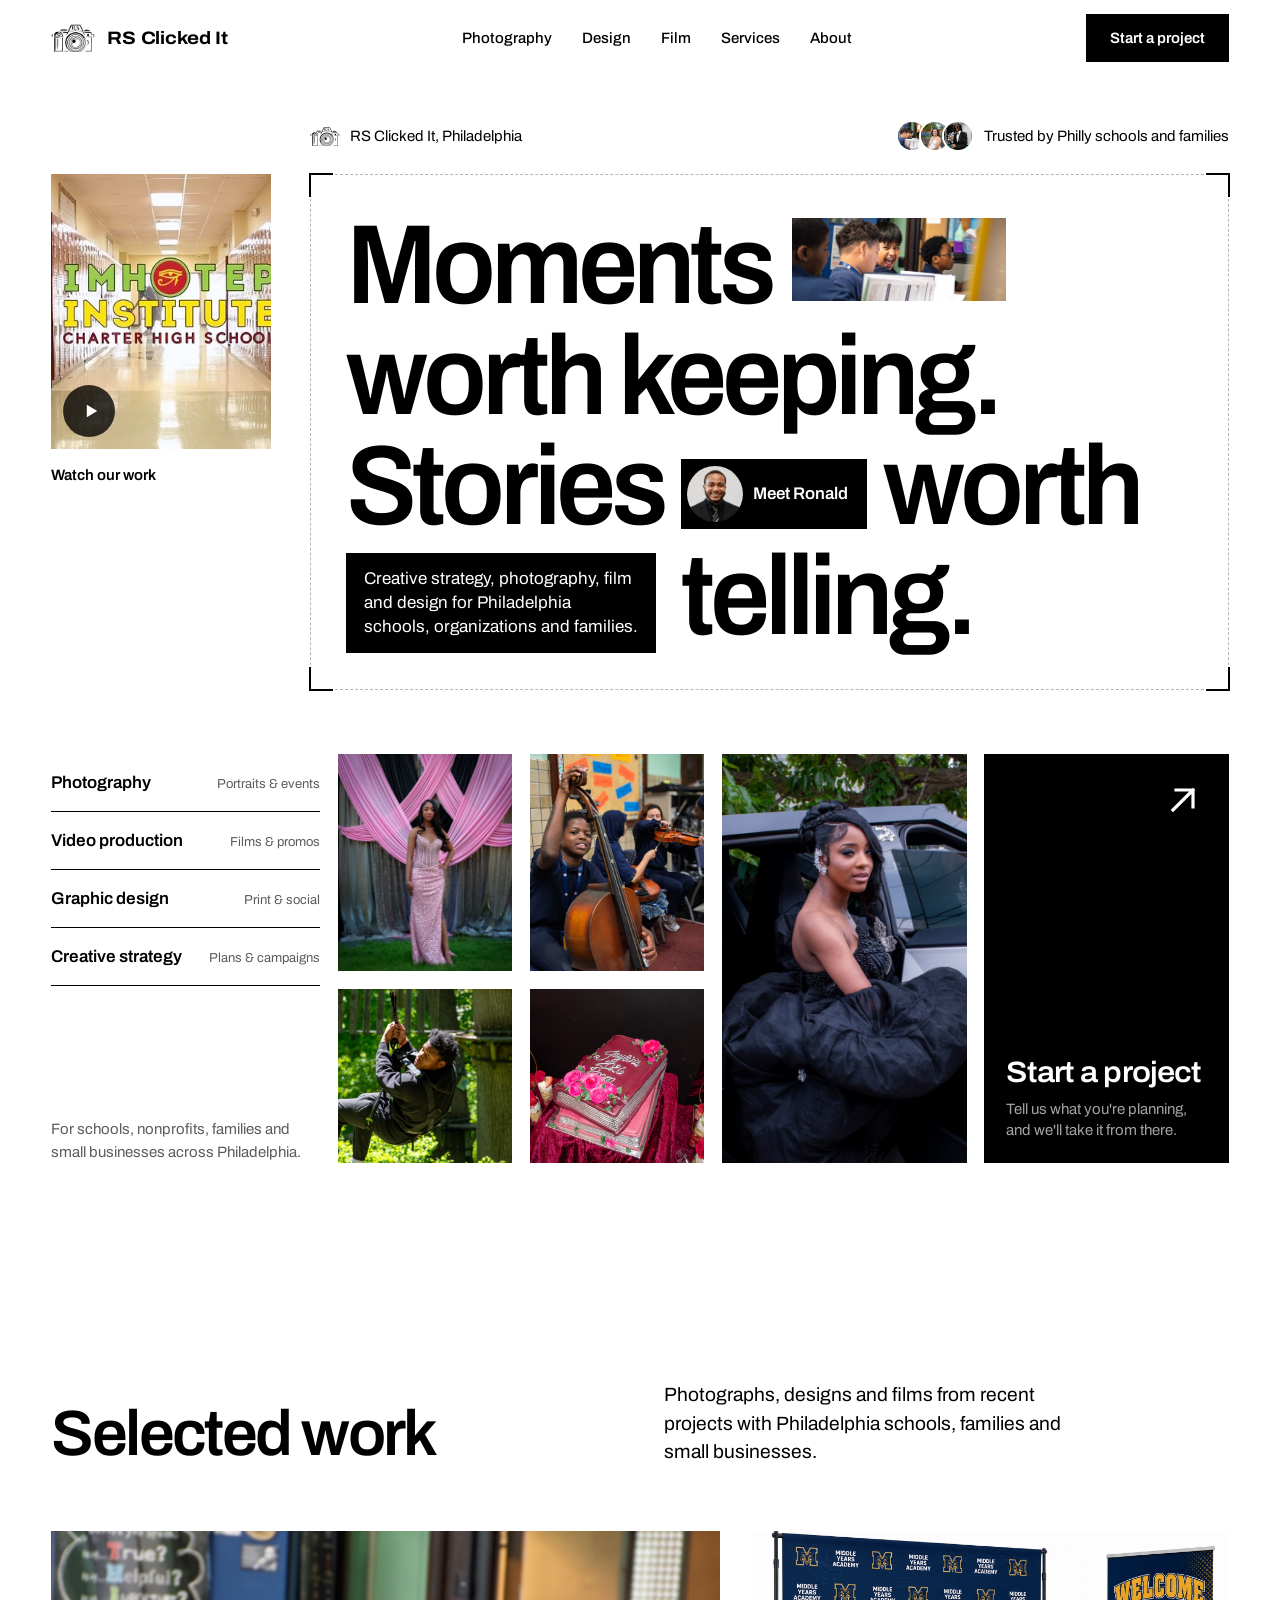
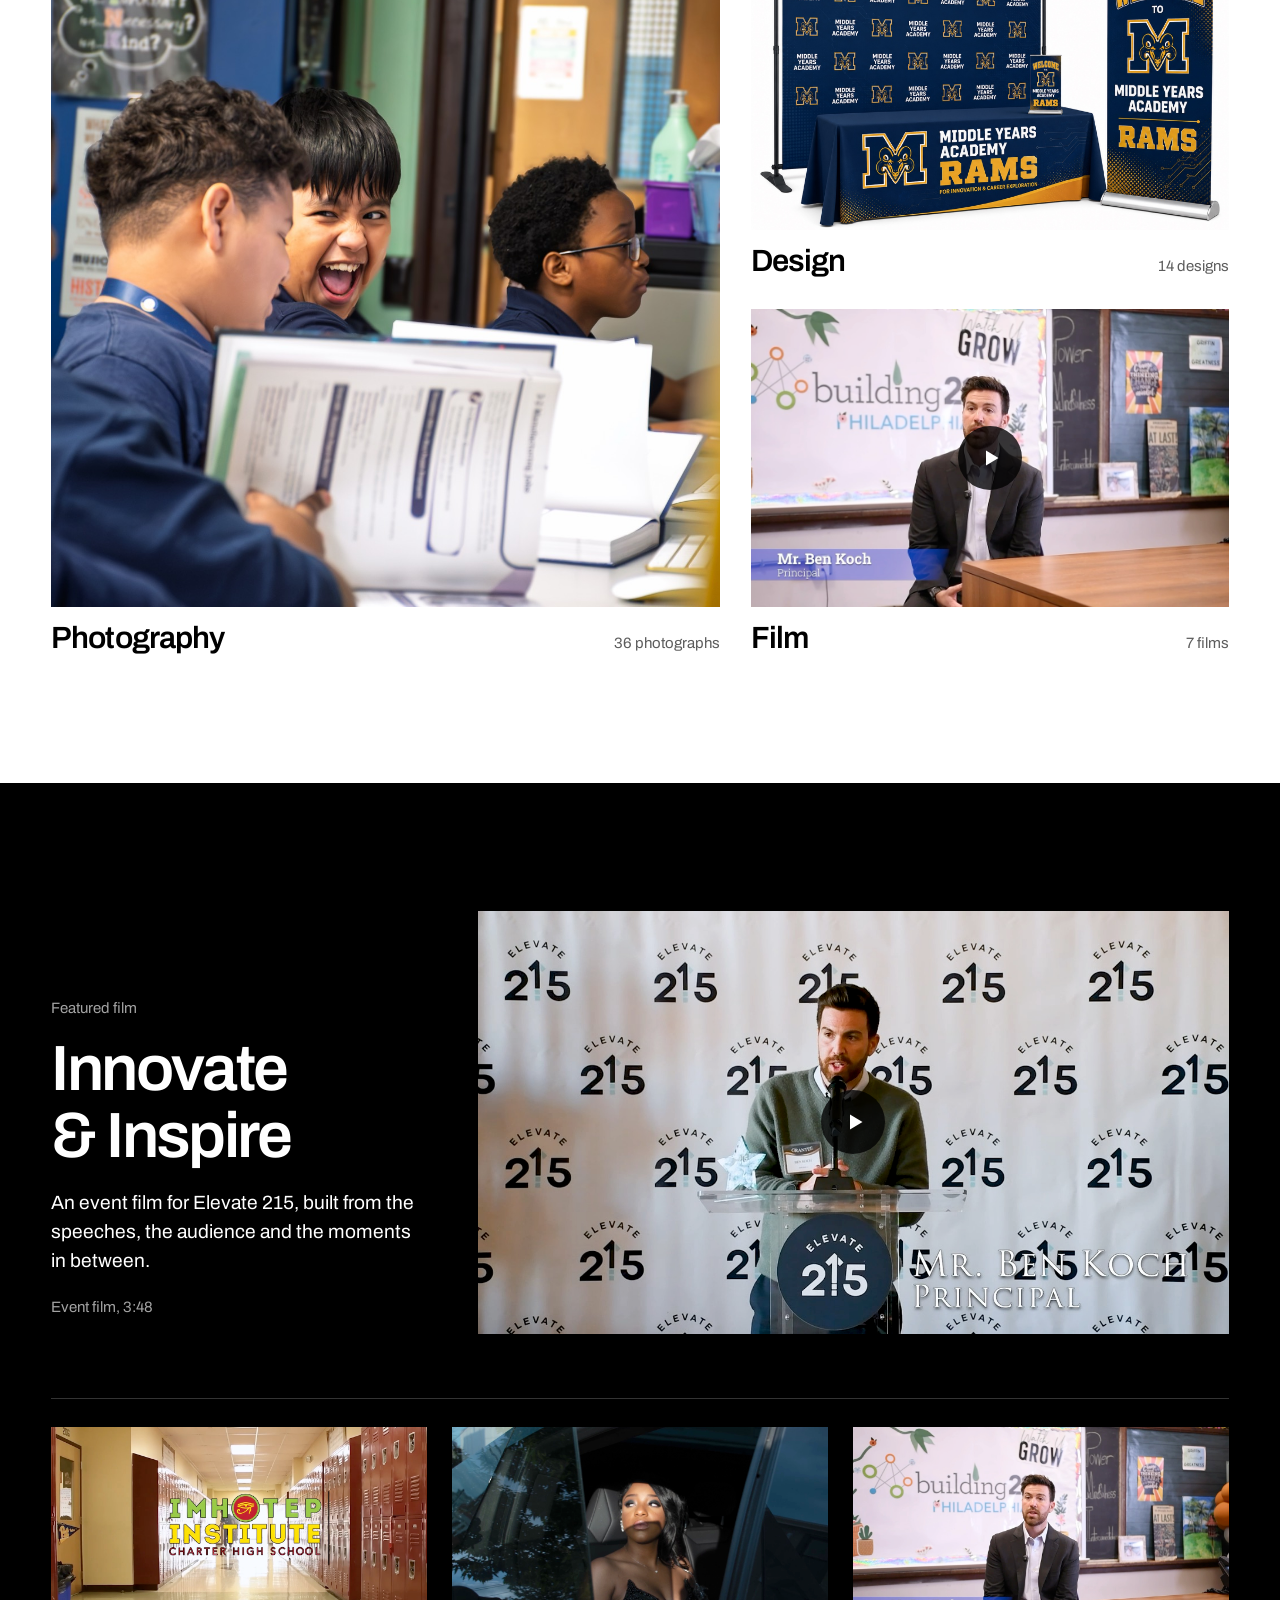
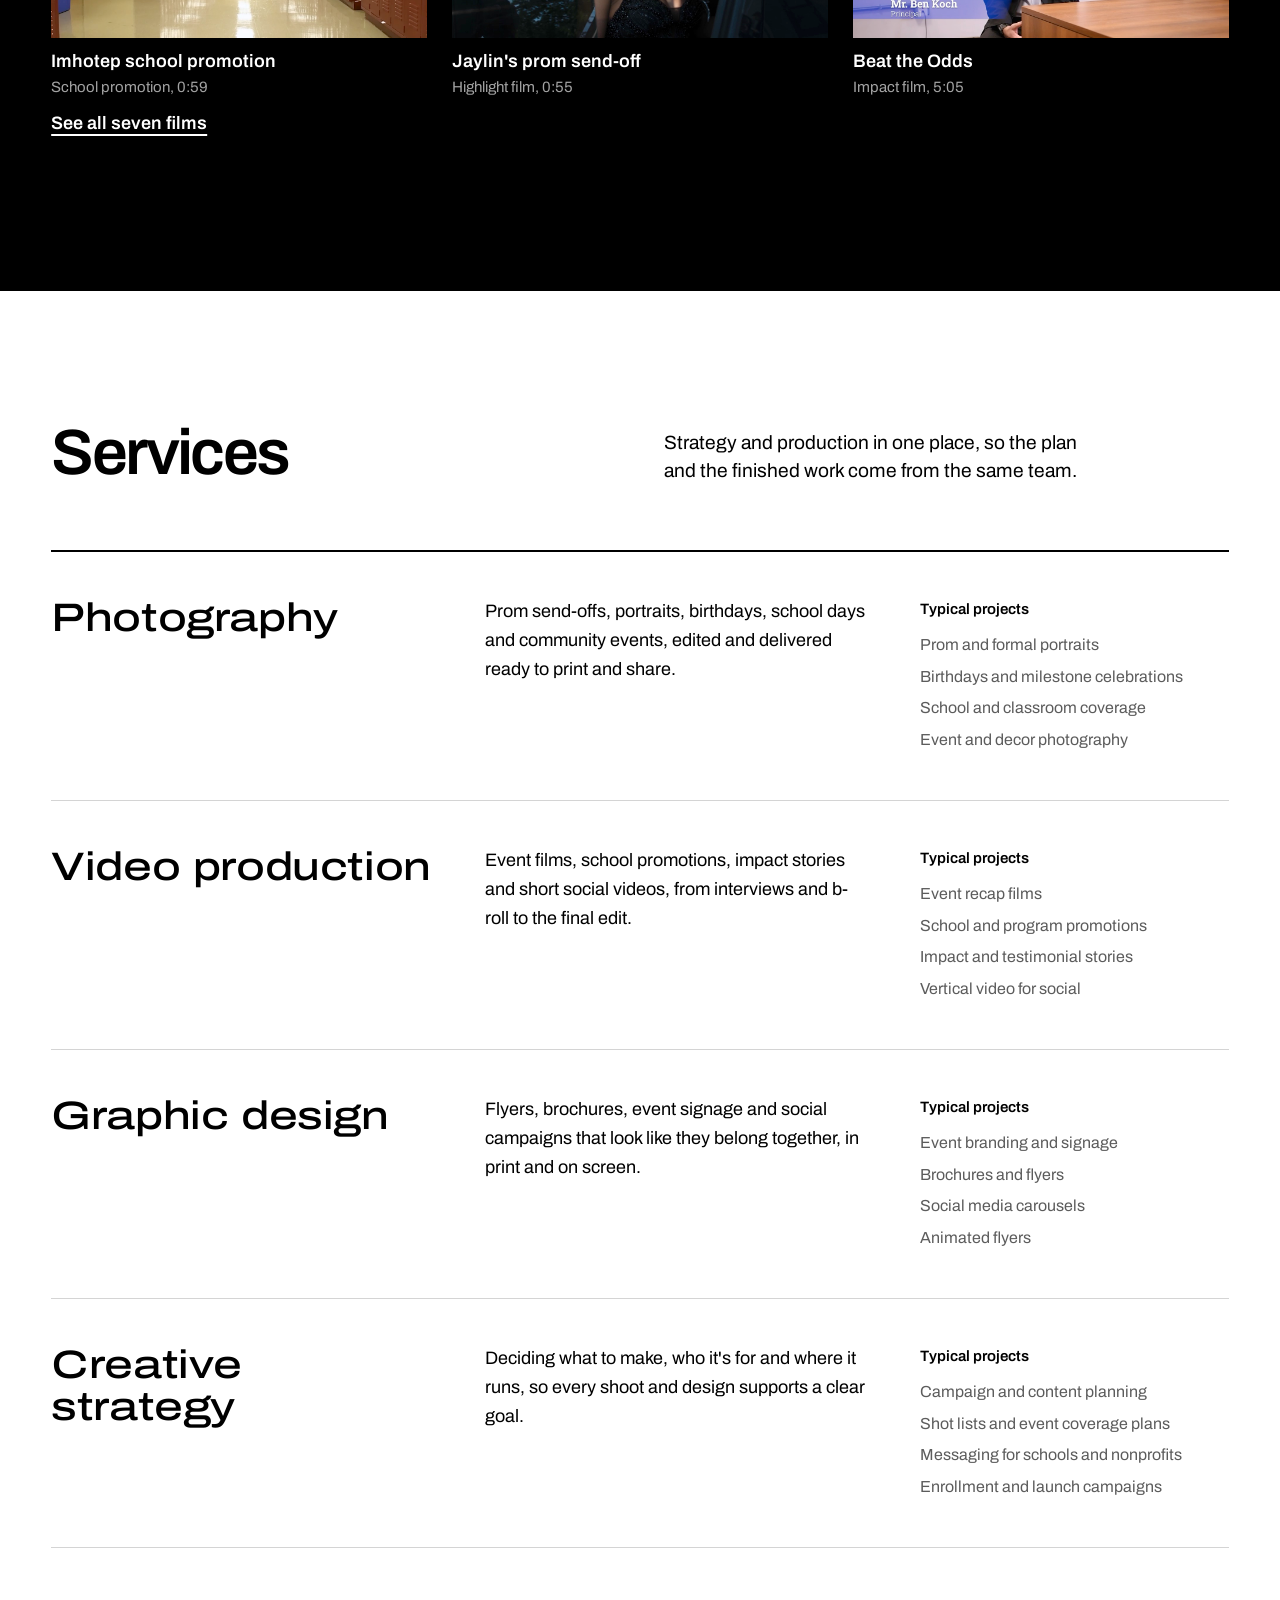
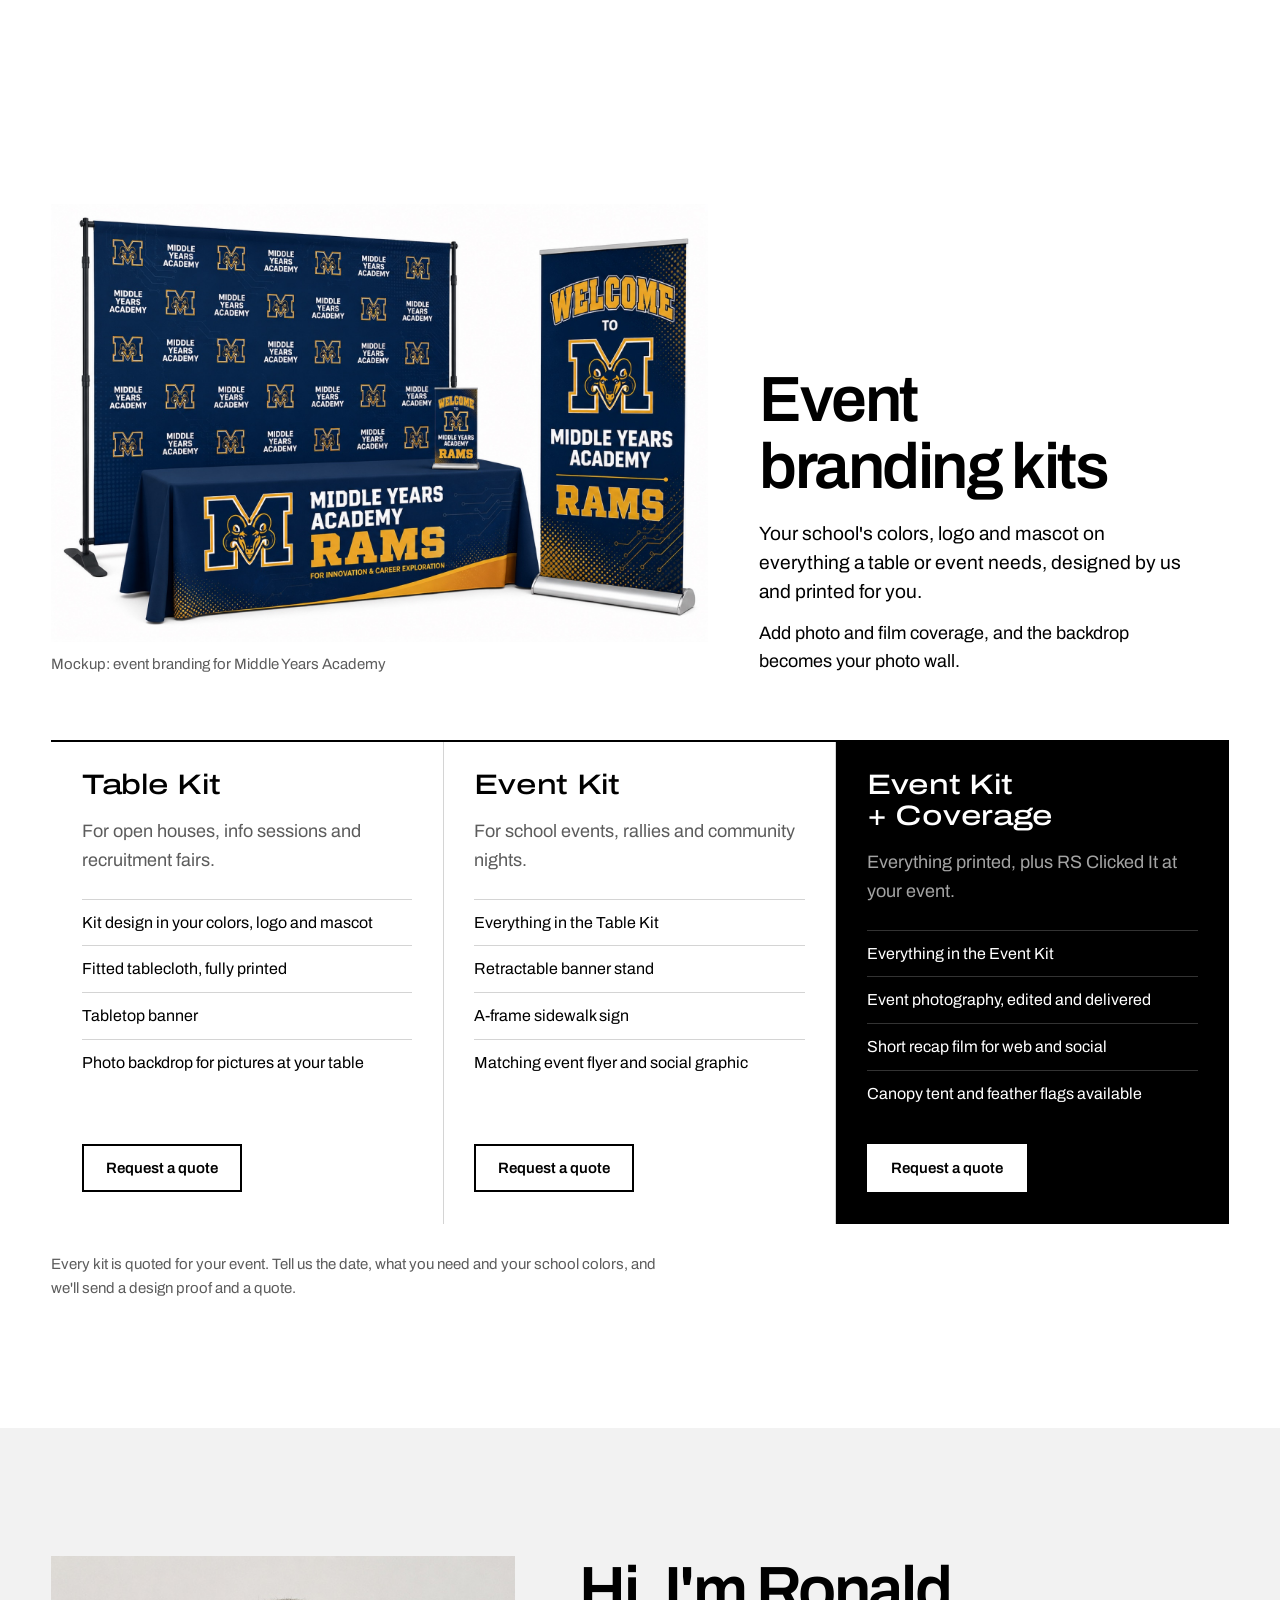
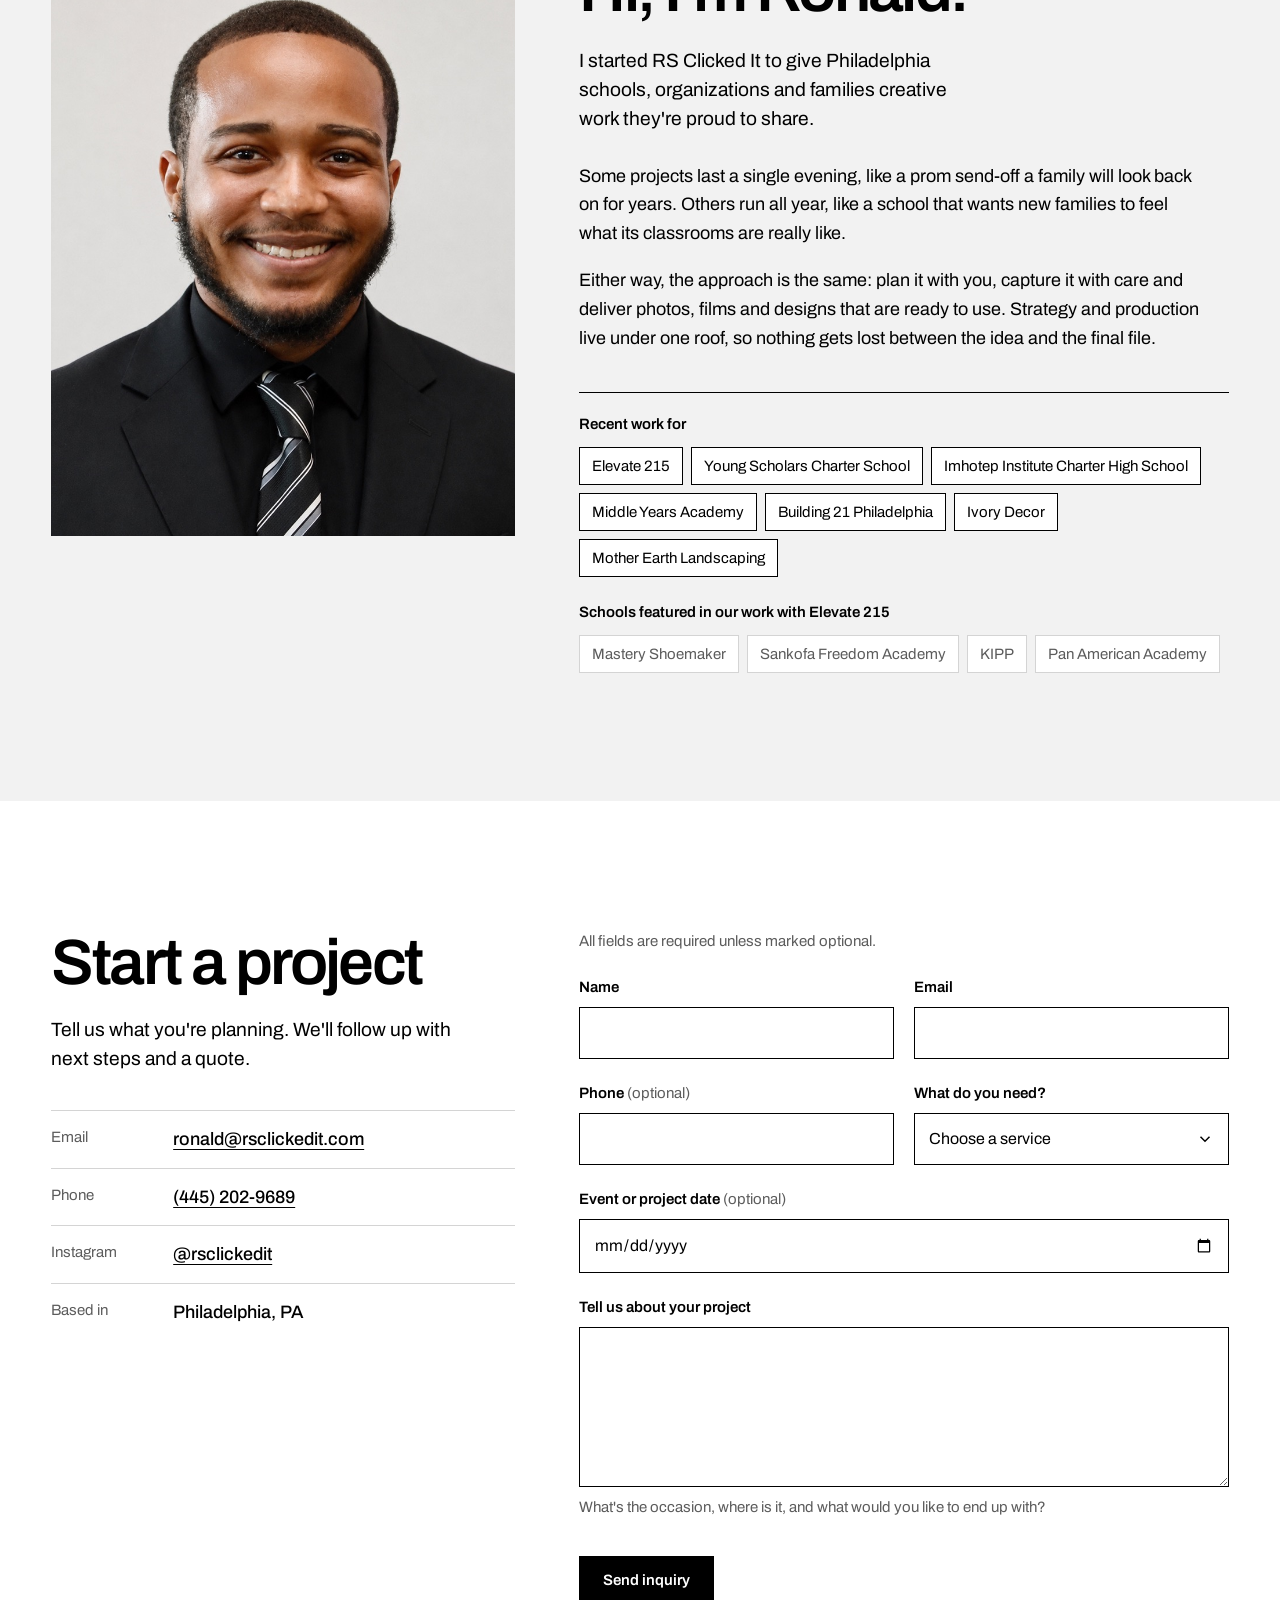
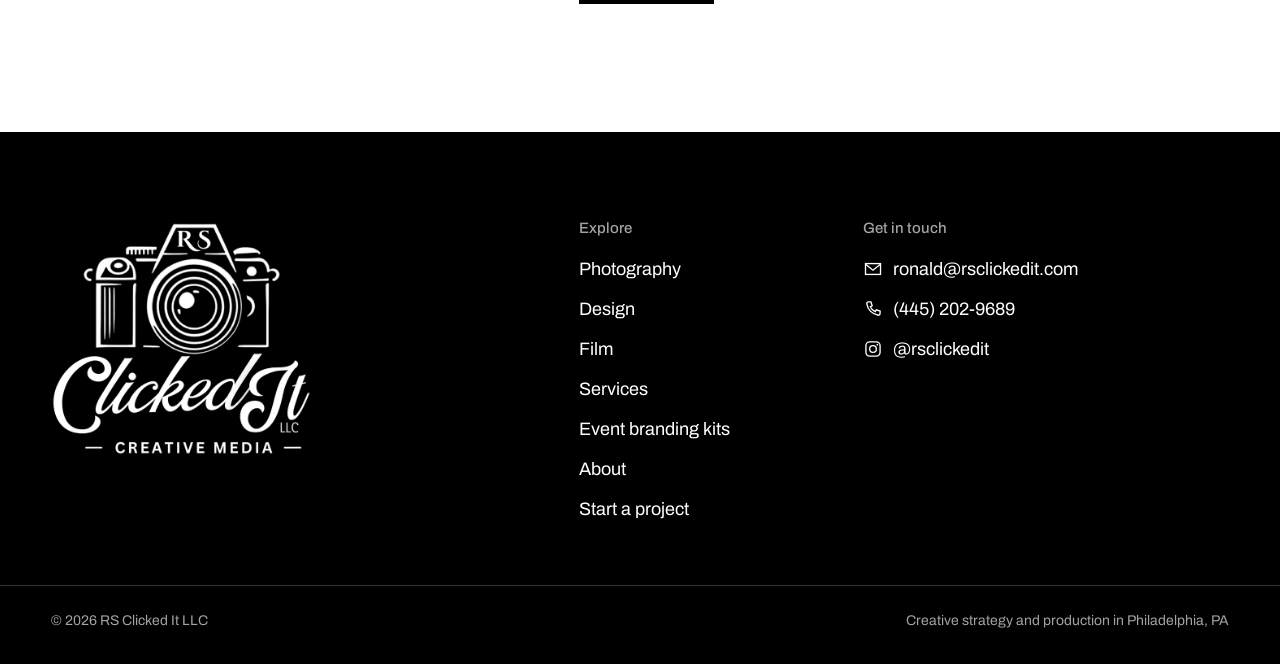
==== commit 9604b728: "Add event branding kits with quote requests A homepage section after Services offers a Table Kit, Ev" ====
--- a/index.html
+++ b/index.html
@@ -4,9 +4,9 @@
   <meta charset="utf-8">
   <meta name="viewport" content="width=device-width, initial-scale=1">
   <title>RS Clicked It | Creative Strategy &amp; Production in Philadelphia</title>
-  <meta name="description" content="RS Clicked It is a Philadelphia creative strategy and production company offering photography, video production, graphic design and creative strategy for schools, organizations and families.">
+  <meta name="description" content="RS Clicked It is a Philadelphia creative strategy and production company offering photography, video production, graphic design, creative strategy and event branding kits for schools, organizations and families.">
   <meta property="og:title" content="RS Clicked It | Creative Strategy &amp; Production in Philadelphia">
-  <meta property="og:description" content="RS Clicked It is a Philadelphia creative strategy and production company offering photography, video production, graphic design and creative strategy for schools, organizations and families.">
+  <meta property="og:description" content="RS Clicked It is a Philadelphia creative strategy and production company offering photography, video production, graphic design, creative strategy and event branding kits for schools, organizations and families.">
   <meta property="og:type" content="website">
   <meta property="og:url" content="https://www.rsclickedit.com/">
   <meta property="og:image" content="https://www.rsclickedit.com/assets/img/photo/16-classroom-laughter.jpg">
@@ -17,7 +17,7 @@
   <link rel="preconnect" href="https://fonts.googleapis.com">
   <link rel="preconnect" href="https://fonts.gstatic.com" crossorigin>
   <link rel="stylesheet" href="https://fonts.googleapis.com/css2?family=Archivo:wdth,wght@62..125,100..900&amp;display=swap">
-  <link rel="stylesheet" href="assets/css/site.css?v=94019486">
+  <link rel="stylesheet" href="assets/css/site.css?v=46b7371d">
   <script>if(document.visibilityState==="visible"&&window.matchMedia("(prefers-reduced-motion: no-preference)").matches)document.documentElement.classList.add("motion");</script>
 </head>
 <body data-page="index">
@@ -191,6 +191,44 @@
   </div>
 </section>
 
+
+<section class="section kits" id="event-kits" aria-labelledby="kits-title">
+  <div class="wrap">
+    <div class="kits-intro">
+      <figure class="kits-figure">
+        <img src="assets/img/design/01-mya-event-branding-mockup.jpg" width="1536" height="1024" alt="Mockup of Middle Years Academy event branding: a printed backdrop, a fitted tablecloth and a pull-up banner" loading="lazy">
+        <figcaption class="meta">Mockup: event branding for Middle Years Academy</figcaption>
+      </figure>
+      <div>
+        <h2 class="h2" id="kits-title">Event branding kits</h2>
+        <p class="lead">Your school's colors, logo and mascot on everything a table or event needs, designed by us and printed for you.</p>
+        <p>Add photo and film coverage, and the backdrop becomes your photo wall.</p>
+      </div>
+    </div>
+    <ul class="kit-list">
+        <li class="kit">
+          <h3 class="kit-name">Table Kit</h3>
+          <p class="kit-for">For open houses, info sessions and recruitment fairs.</p>
+          <ul><li>Kit design in your colors, logo and mascot</li><li>Fitted tablecloth, fully printed</li><li>Tabletop banner</li><li>Photo backdrop for pictures at your table</li></ul>
+          <a class="btn btn-outline" href="#contact" data-quote="Table Kit">Request a quote<span class="visually-hidden"> for the Table Kit</span></a>
+        </li>
+        <li class="kit">
+          <h3 class="kit-name">Event Kit</h3>
+          <p class="kit-for">For school events, rallies and community nights.</p>
+          <ul><li>Everything in the Table Kit</li><li>Retractable banner stand</li><li>A-frame sidewalk sign</li><li>Matching event flyer and social graphic</li></ul>
+          <a class="btn btn-outline" href="#contact" data-quote="Event Kit">Request a quote<span class="visually-hidden"> for the Event Kit</span></a>
+        </li>
+        <li class="kit kit-featured">
+          <h3 class="kit-name">Event Kit + Coverage</h3>
+          <p class="kit-for">Everything printed, plus RS Clicked It at your event.</p>
+          <ul><li>Everything in the Event Kit</li><li>Event photography, edited and delivered</li><li>Short recap film for web and social</li><li>Canopy tent and feather flags available</li></ul>
+          <a class="btn" href="#contact" data-quote="Event Kit + Coverage">Request a quote<span class="visually-hidden"> for the Event Kit + Coverage</span></a>
+        </li>
+    </ul>
+    <p class="kits-foot">Every kit is quoted for your event. Tell us the date, what you need and your school colors, and we'll send a design proof and a quote.</p>
+  </div>
+</section>
+
 <section class="section on-fog" id="about" aria-labelledby="about-title">
   <div class="wrap about-grid">
     <figure class="about-photo">
@@ -253,6 +291,7 @@
           <option>Photography</option>
           <option>Video production</option>
           <option>Graphic design</option>
+          <option>Event branding kit</option>
           <option>Creative strategy</option>
           <option>Not sure yet</option>
         </select>
@@ -298,6 +337,7 @@
         <li><a href="design.html">Design</a></li>
         <li><a href="film.html">Film</a></li>
         <li><a href="index.html#services">Services</a></li>
+        <li><a href="index.html#event-kits">Event branding kits</a></li>
         <li><a href="index.html#about">About</a></li>
         <li><a href="index.html#contact">Start a project</a></li>
       </ul>
@@ -317,6 +357,6 @@
   </div>
 </footer>
 
-<script src="assets/js/site.js?v=47d76ffc" defer></script>
+<script src="assets/js/site.js?v=15932ed9" defer></script>
 </body>
 </html>
--- a/assets/css/site.css
+++ b/assets/css/site.css
@@ -668,6 +668,69 @@
 
 @media (max-width: 900px) {
   .service { grid-template-columns: 1fr; }
+}
+
+/* ---------- Event branding kits ---------- */
+
+.btn-outline { background: var(--paper); color: var(--ink); }
+.btn-outline:hover { background: var(--ink); color: var(--paper); }
+
+.kits-intro {
+  display: grid;
+  grid-template-columns: minmax(0, 7fr) minmax(0, 5fr);
+  gap: clamp(28px, 4vw, 64px);
+  align-items: end;
+  margin-bottom: clamp(40px, 5vw, 64px);
+}
+.kits-intro .lead { margin: 20px 0 12px; }
+.kits-intro p:last-child { margin: 0; max-width: 40ch; }
+.kits-figure { margin: 0; }
+.kits-figure img { width: 100%; aspect-ratio: 3 / 2; object-fit: cover; background: var(--fog); }
+.kits-figure figcaption { margin-top: 10px; }
+
+.kit-list {
+  display: grid;
+  grid-template-columns: repeat(3, minmax(0, 1fr));
+  margin: 0;
+  padding: 0;
+  list-style: none;
+  border-top: 2px solid var(--ink);
+}
+.kit {
+  display: flex;
+  flex-direction: column;
+  gap: 16px;
+  padding: 28px clamp(20px, 2.4vw, 36px) 32px;
+  border-right: 1px solid var(--rule);
+}
+.kit:last-child { border-right: 0; }
+.kit-name {
+  font-size: clamp(1.5rem, 2.2vw, 2rem);
+  font-weight: 500;
+  line-height: 1.1;
+  letter-spacing: -0.01em;
+  font-variation-settings: "wdth" 125;
+}
+.kit-for { margin: 0; color: var(--graphite); }
+.kit ul { flex: 1; margin: 8px 0 12px; padding: 0; list-style: none; }
+.kit ul li { padding: 10px 0; border-top: 1px solid var(--rule); font-size: 1rem; }
+.kit .btn { align-self: flex-start; }
+
+.kit-featured { background: var(--ink); color: var(--paper); }
+.kit-featured .kit-for { color: var(--smoke); }
+.kit-featured ul li { border-color: var(--rule-dark); }
+.kit-featured .btn { border-color: var(--paper); background: var(--paper); color: var(--ink); }
+.kit-featured .btn:hover { background: var(--ink); color: var(--paper); }
+.kit-featured :focus-visible { outline-color: var(--paper); }
+
+.kits-foot { max-width: 70ch; margin: 28px 0 0; color: var(--graphite); font-size: 0.9375rem; }
+
+@media (max-width: 900px) {
+  .kits-intro { grid-template-columns: 1fr; }
+  .kit-list { grid-template-columns: 1fr; }
+  .kit { border-right: 0; border-bottom: 1px solid var(--rule); }
+  .kit:not(.kit-featured) { padding-inline: 0; }
+  .kit:last-child { border-bottom: 0; }
 }
 
 /* ---------- About ---------- */
@@ -947,6 +1010,31 @@
 .masonry li[hidden] { display: none; }
 .masonry-2 { columns: 2 320px; }
 
+/* Row-by-row photo layout: every photo keeps its full shape and each row
+   shares one height. Each item's --r is its width divided by its height. */
+.justified {
+  --row-h: 280px;
+  display: flex;
+  flex-wrap: wrap;
+  gap: 14px;
+  margin: 0;
+  padding: 0;
+  list-style: none;
+}
+.justified::after { content: ""; flex-grow: 1000000; }
+.justified li {
+  flex-grow: calc(var(--r) * 100);
+  flex-shrink: 1;
+  flex-basis: calc(var(--r) * var(--row-h));
+  min-width: 0;
+}
+.justified li[hidden] { display: none; }
+.justified .tile img { width: 100%; height: auto; }
+
+@media (max-width: 700px) {
+  .justified { --row-h: 150px; gap: 8px; }
+}
+
 .tile {
   position: relative;
   display: block;
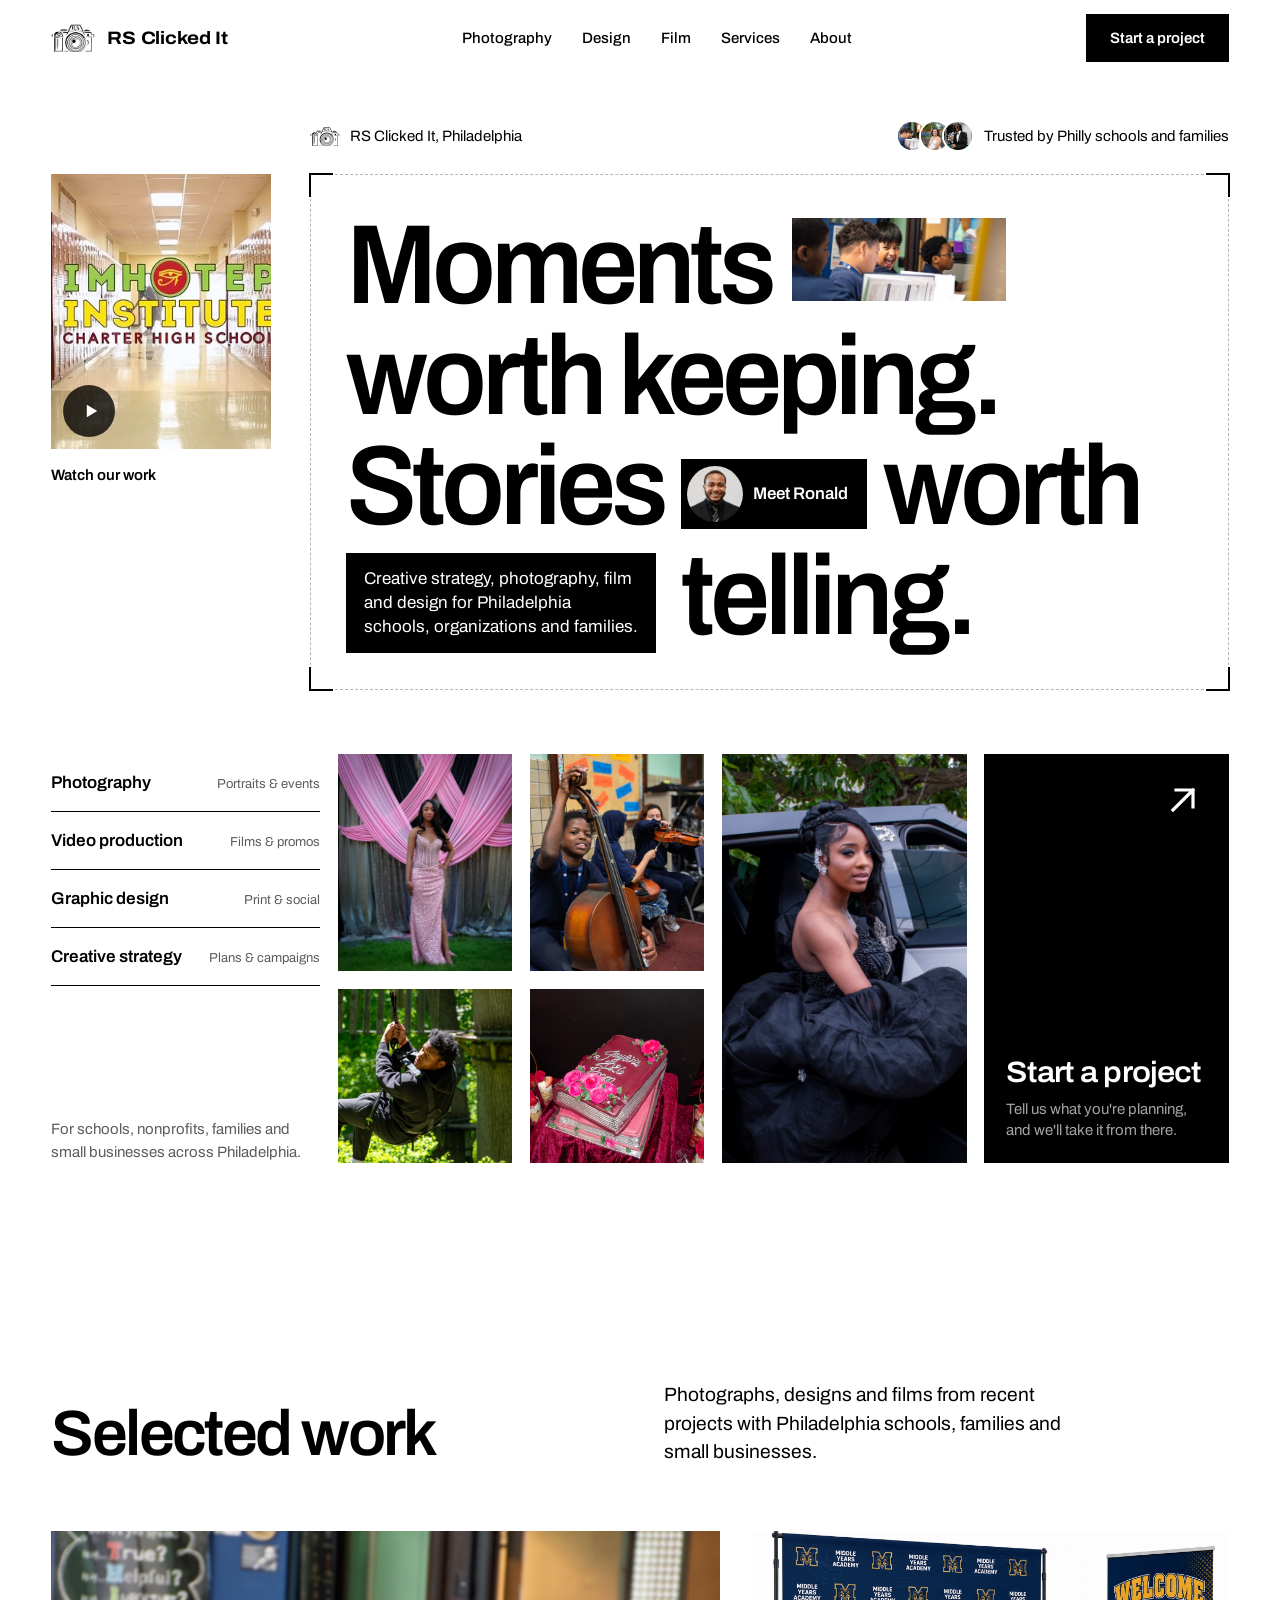
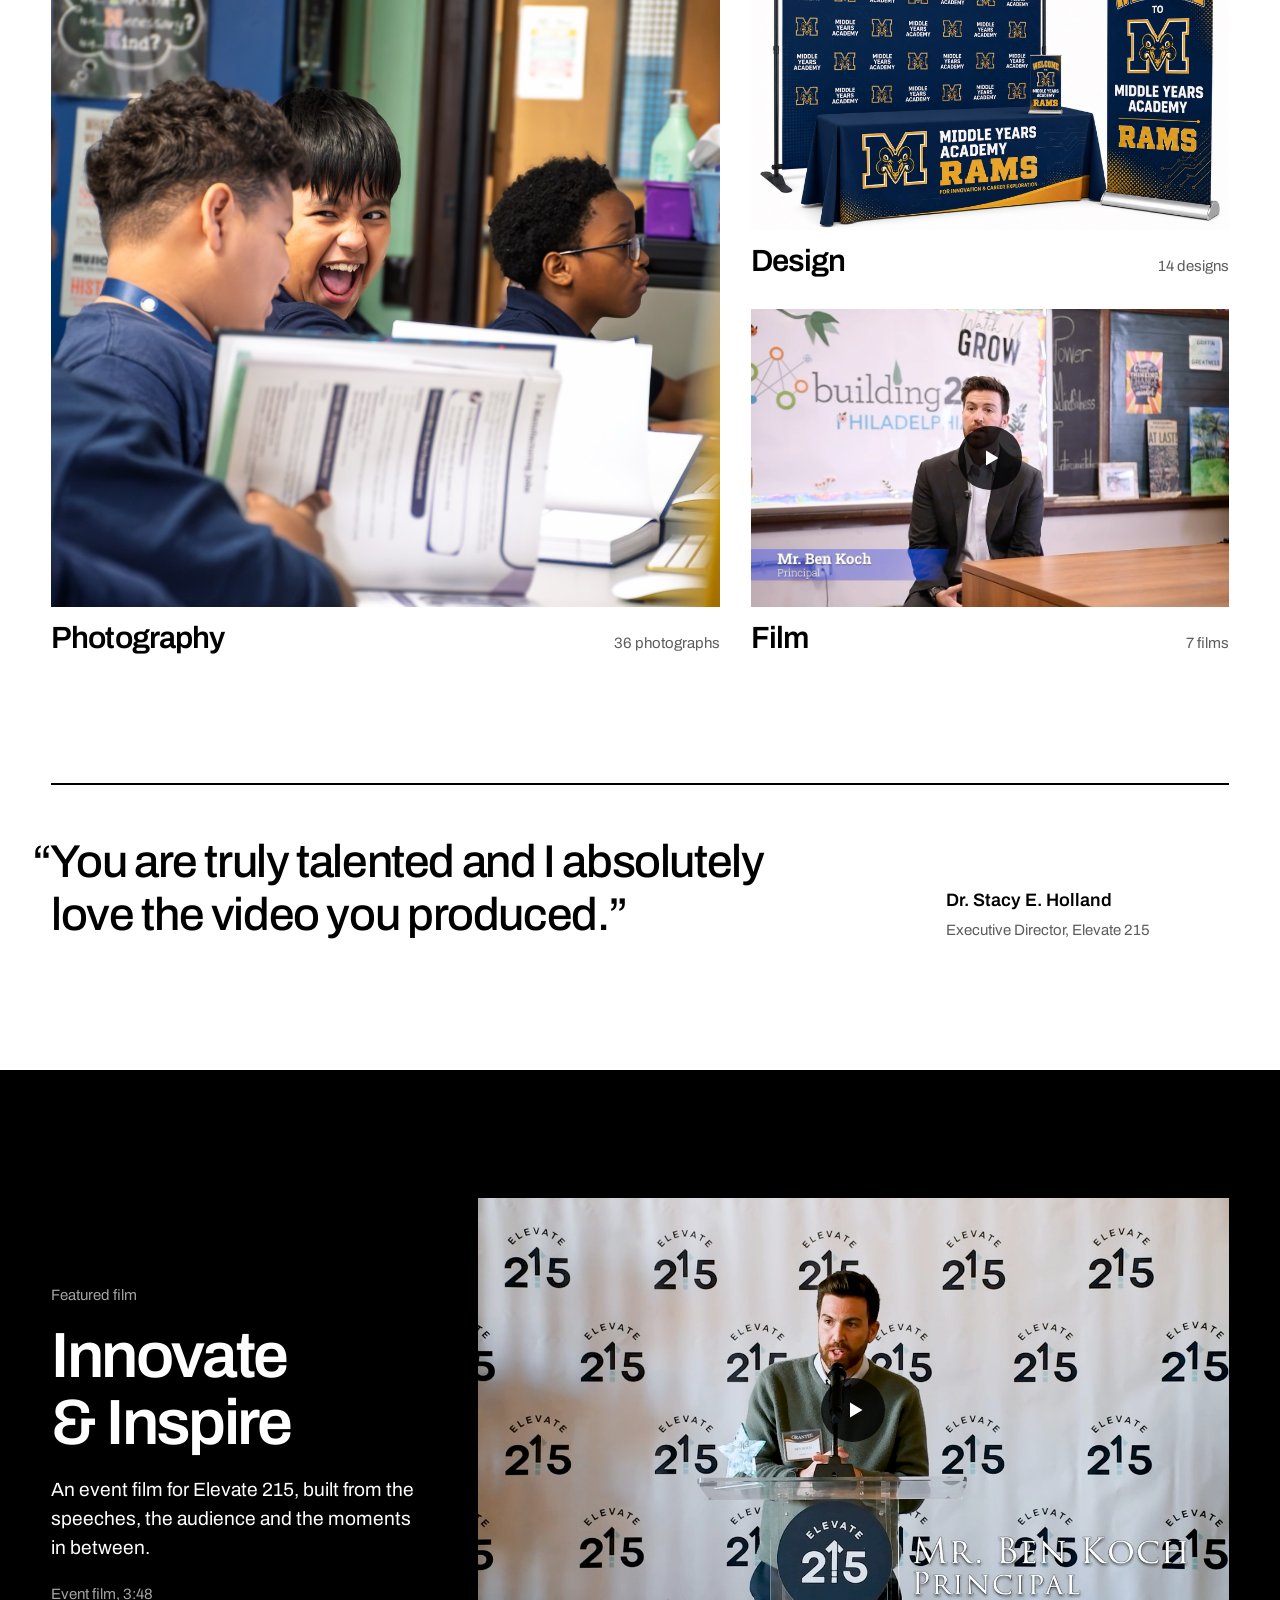
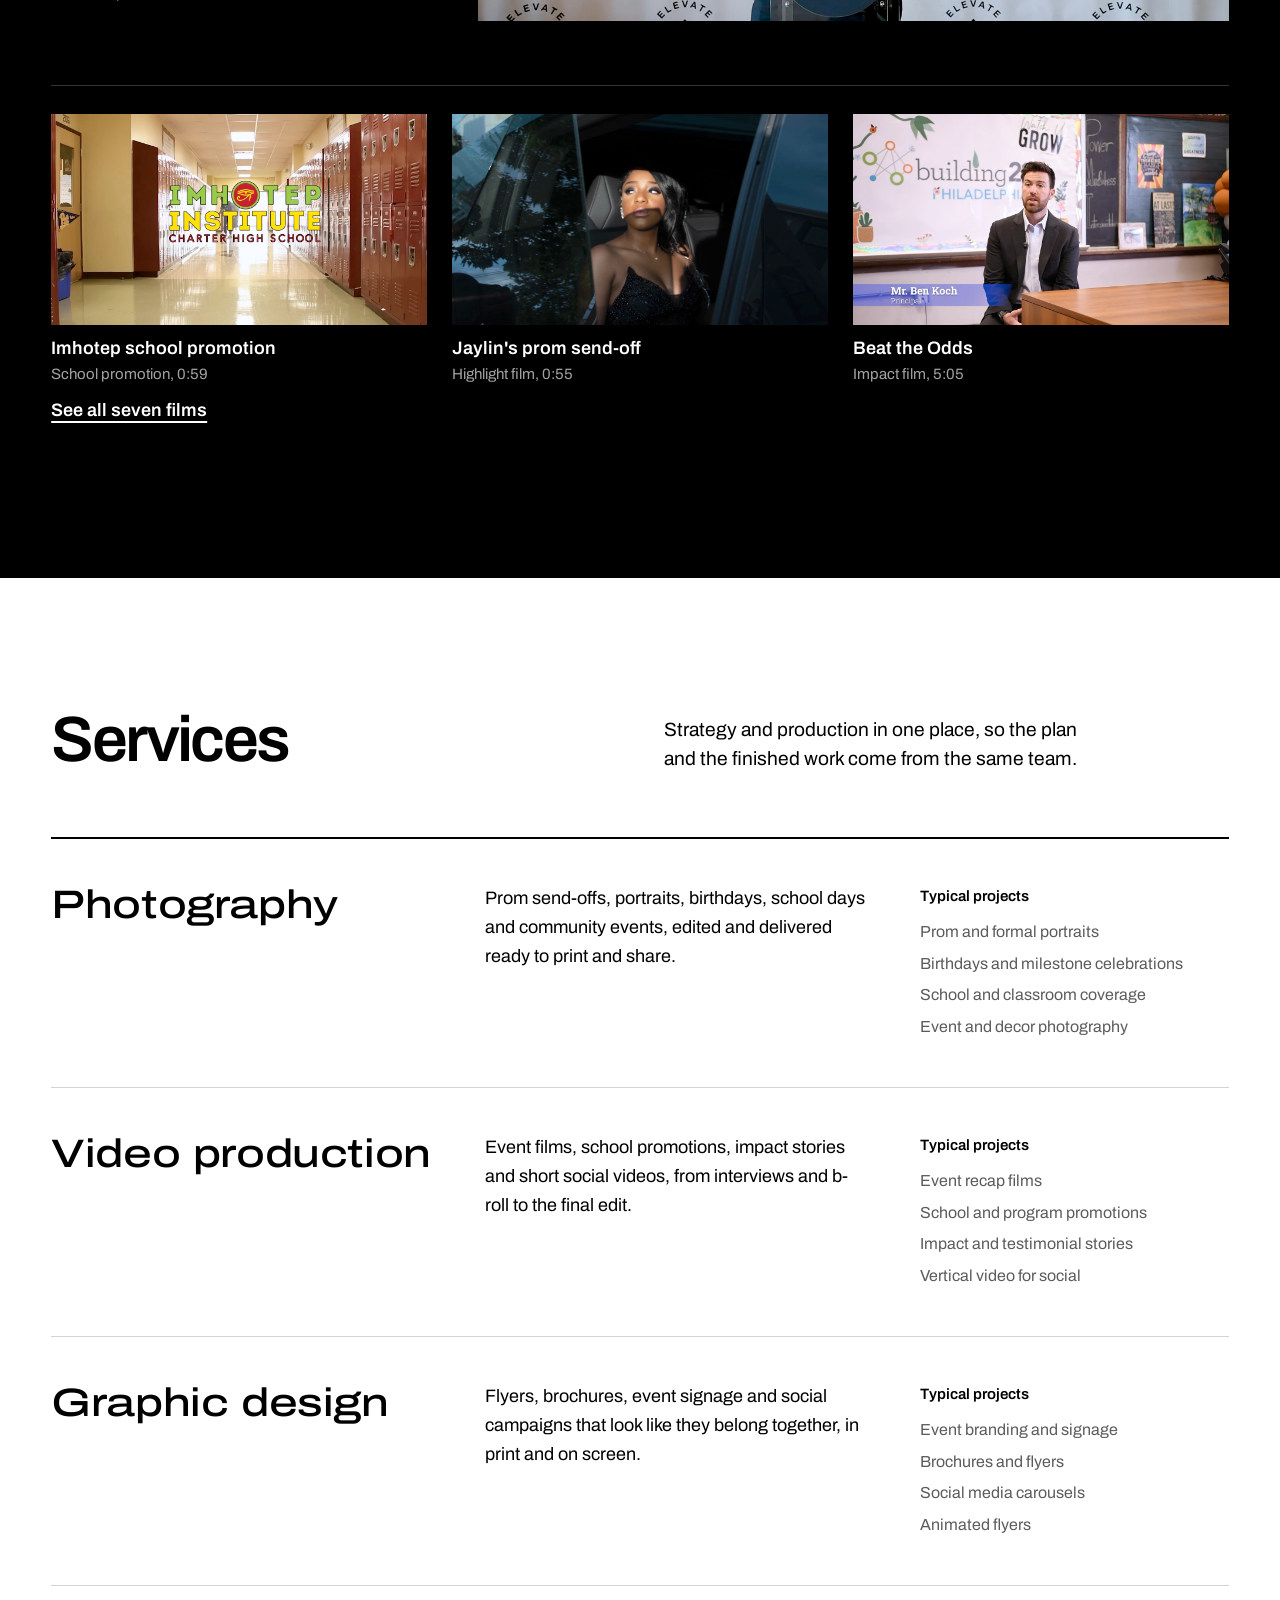
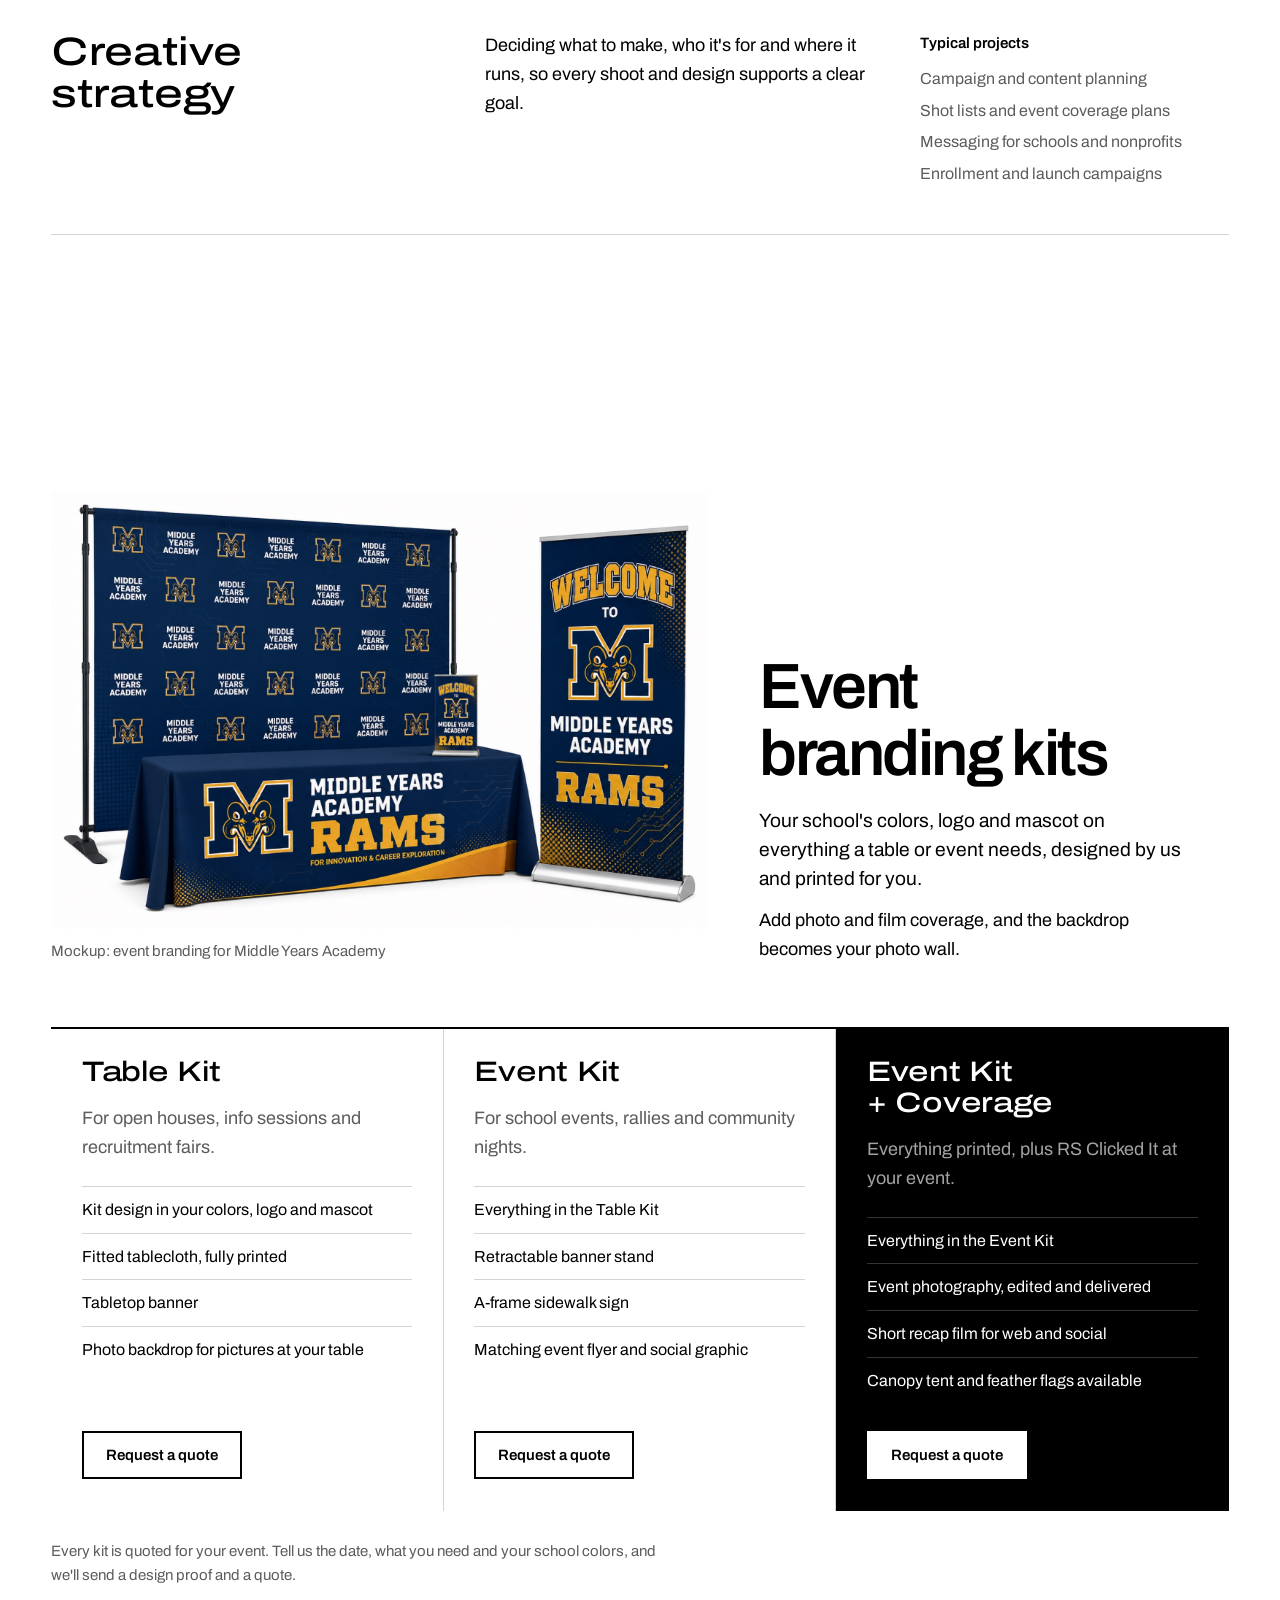
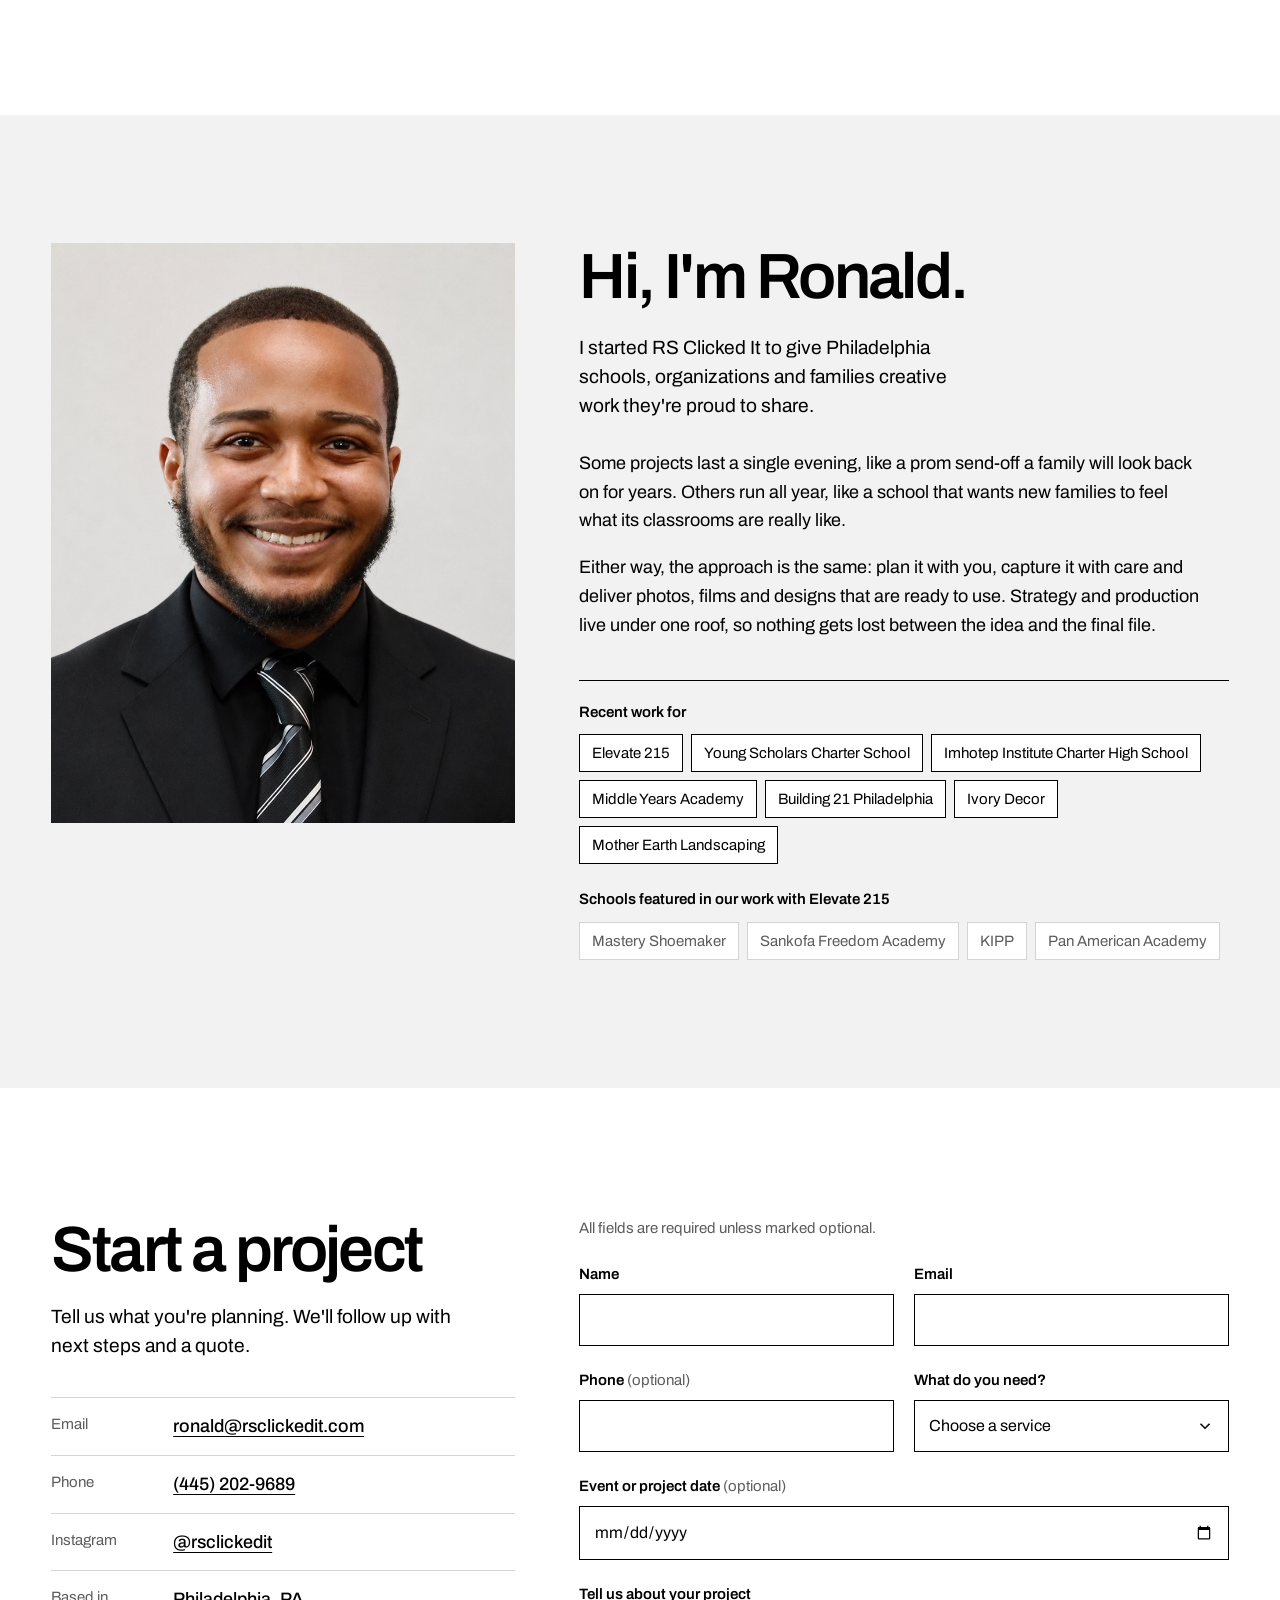
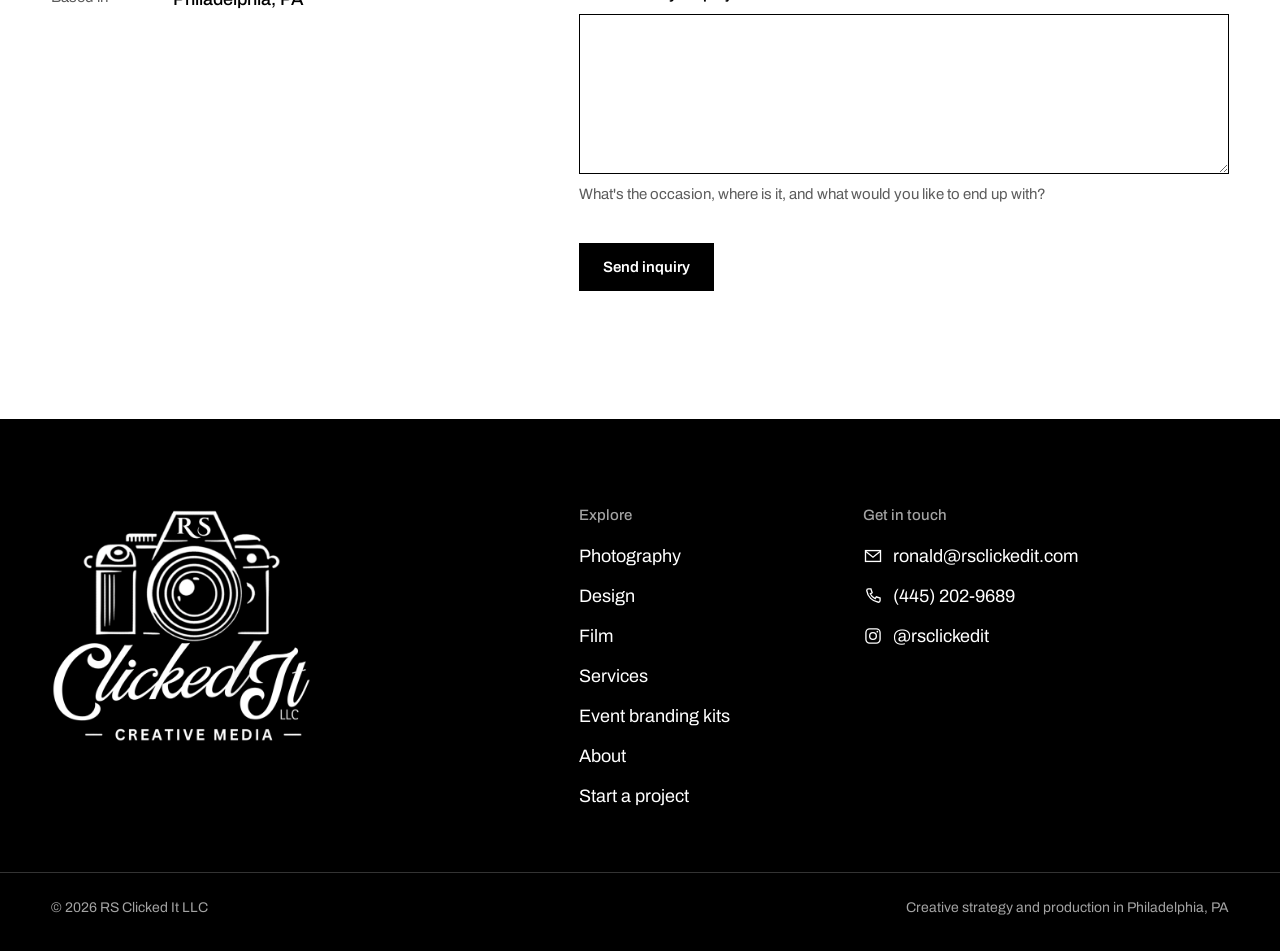
==== commit f2d95189: "Add a client quote from Elevate 215 Dr. Stacy E. Holland's words, quoted exactly, in a large quote a" ====
--- a/index.html
+++ b/index.html
@@ -17,7 +17,7 @@
   <link rel="preconnect" href="https://fonts.googleapis.com">
   <link rel="preconnect" href="https://fonts.gstatic.com" crossorigin>
   <link rel="stylesheet" href="https://fonts.googleapis.com/css2?family=Archivo:wdth,wght@62..125,100..900&amp;display=swap">
-  <link rel="stylesheet" href="assets/css/site.css?v=46b7371d">
+  <link rel="stylesheet" href="assets/css/site.css?v=f26a3eb2">
   <script>if(document.visibilityState==="visible"&&window.matchMedia("(prefers-reduced-motion: no-preference)").matches)document.documentElement.classList.add("motion");</script>
 </head>
 <body data-page="index">
@@ -116,6 +116,20 @@
         <span class="work-meta"><span class="work-title">Film</span><span class="meta">7 films</span></span>
       </a>
     </div>
+  </div>
+</section>
+
+<section class="section quote-band" aria-label="What clients say">
+  <div class="wrap">
+    <figure class="pull-quote">
+      <blockquote>
+        <p>&ldquo;You are truly talented and I absolutely love the video you produced.&rdquo;</p>
+      </blockquote>
+      <figcaption>
+        <span class="quote-name">Dr. Stacy E. Holland</span>
+        <span class="meta">Executive Director, Elevate 215</span>
+      </figcaption>
+    </figure>
   </div>
 </section>
 
--- a/assets/css/site.css
+++ b/assets/css/site.css
@@ -592,6 +592,37 @@
   .work-photo { grid-row: auto; }
   .work-photo .work-media { min-height: 0; aspect-ratio: 4 / 3; }
   .section-head { grid-template-columns: 1fr; }
+}
+
+/* ---------- Client quote ---------- */
+
+.quote-band { padding-top: 0; }
+.pull-quote {
+  display: grid;
+  grid-template-columns: minmax(0, 9fr) minmax(0, 3fr);
+  gap: 24px 48px;
+  align-items: end;
+  margin: 0;
+  padding-top: clamp(32px, 4vw, 56px);
+  border-top: 2px solid var(--ink);
+}
+.pull-quote blockquote { margin: 0; }
+.pull-quote p {
+  max-width: 30ch;
+  margin: 0;
+  font-size: clamp(1.75rem, 3.6vw, 3.25rem);
+  font-weight: 500;
+  line-height: 1.15;
+  letter-spacing: -0.03em;
+  text-indent: -0.42em;   /* hang the opening quote mark in the margin */
+  text-wrap: balance;
+}
+.pull-quote figcaption { display: flex; flex-direction: column; gap: 4px; }
+.quote-name { font-weight: 600; }
+
+@media (max-width: 800px) {
+  .pull-quote { grid-template-columns: 1fr; }
+  .pull-quote p { text-indent: 0; }
 }
 
 /* ---------- Featured film ---------- */
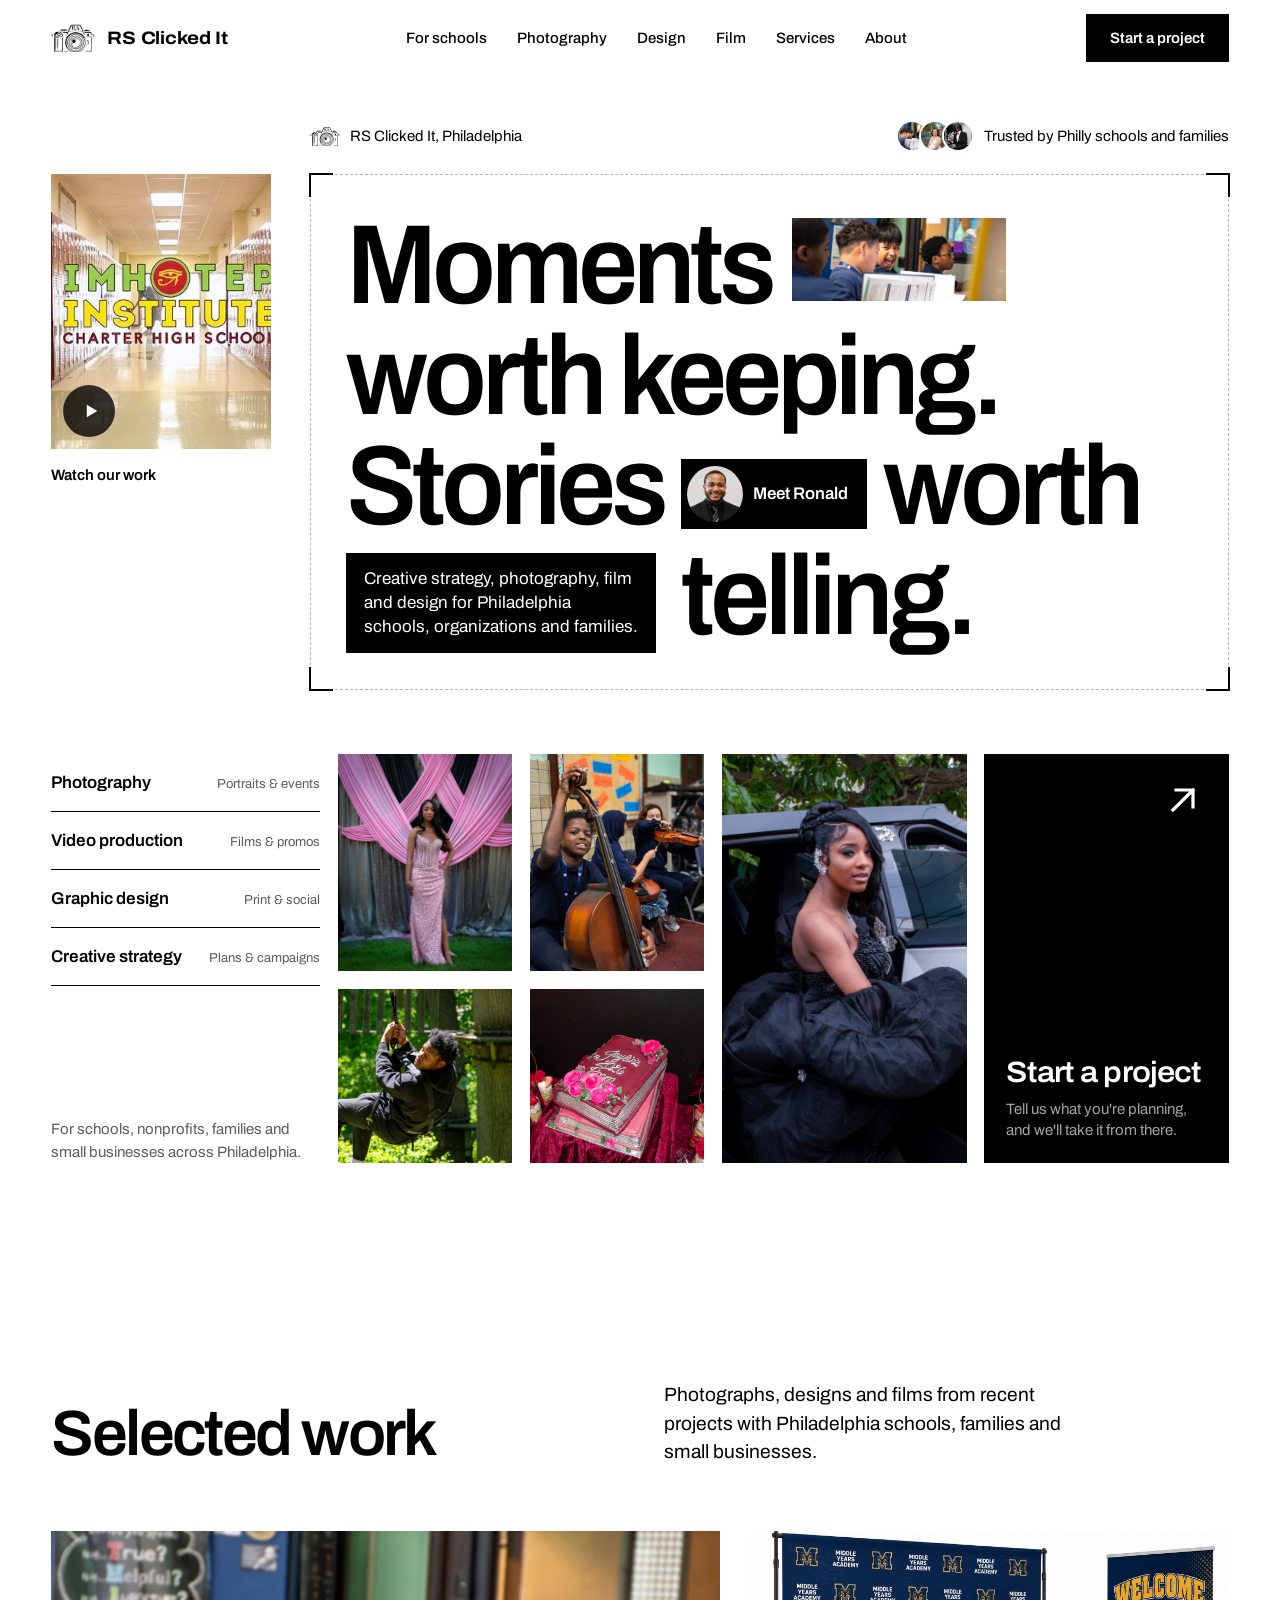
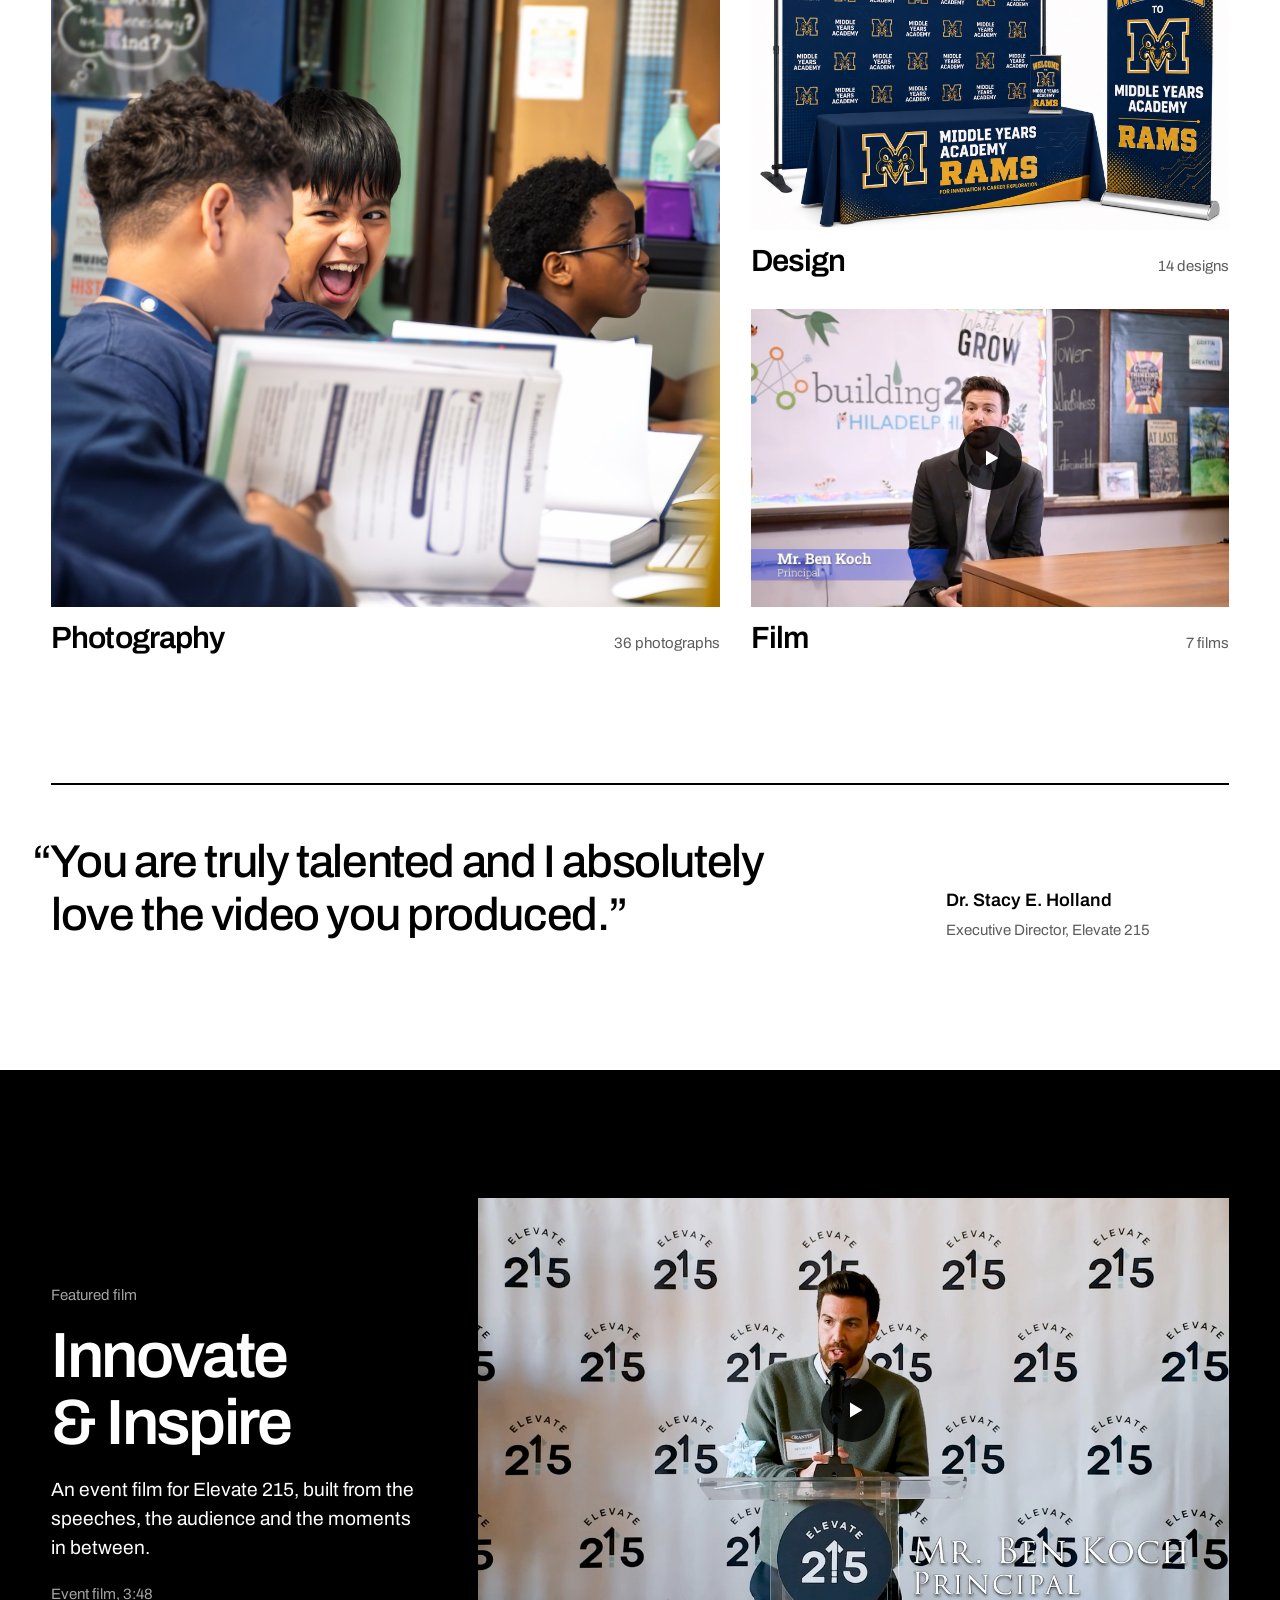
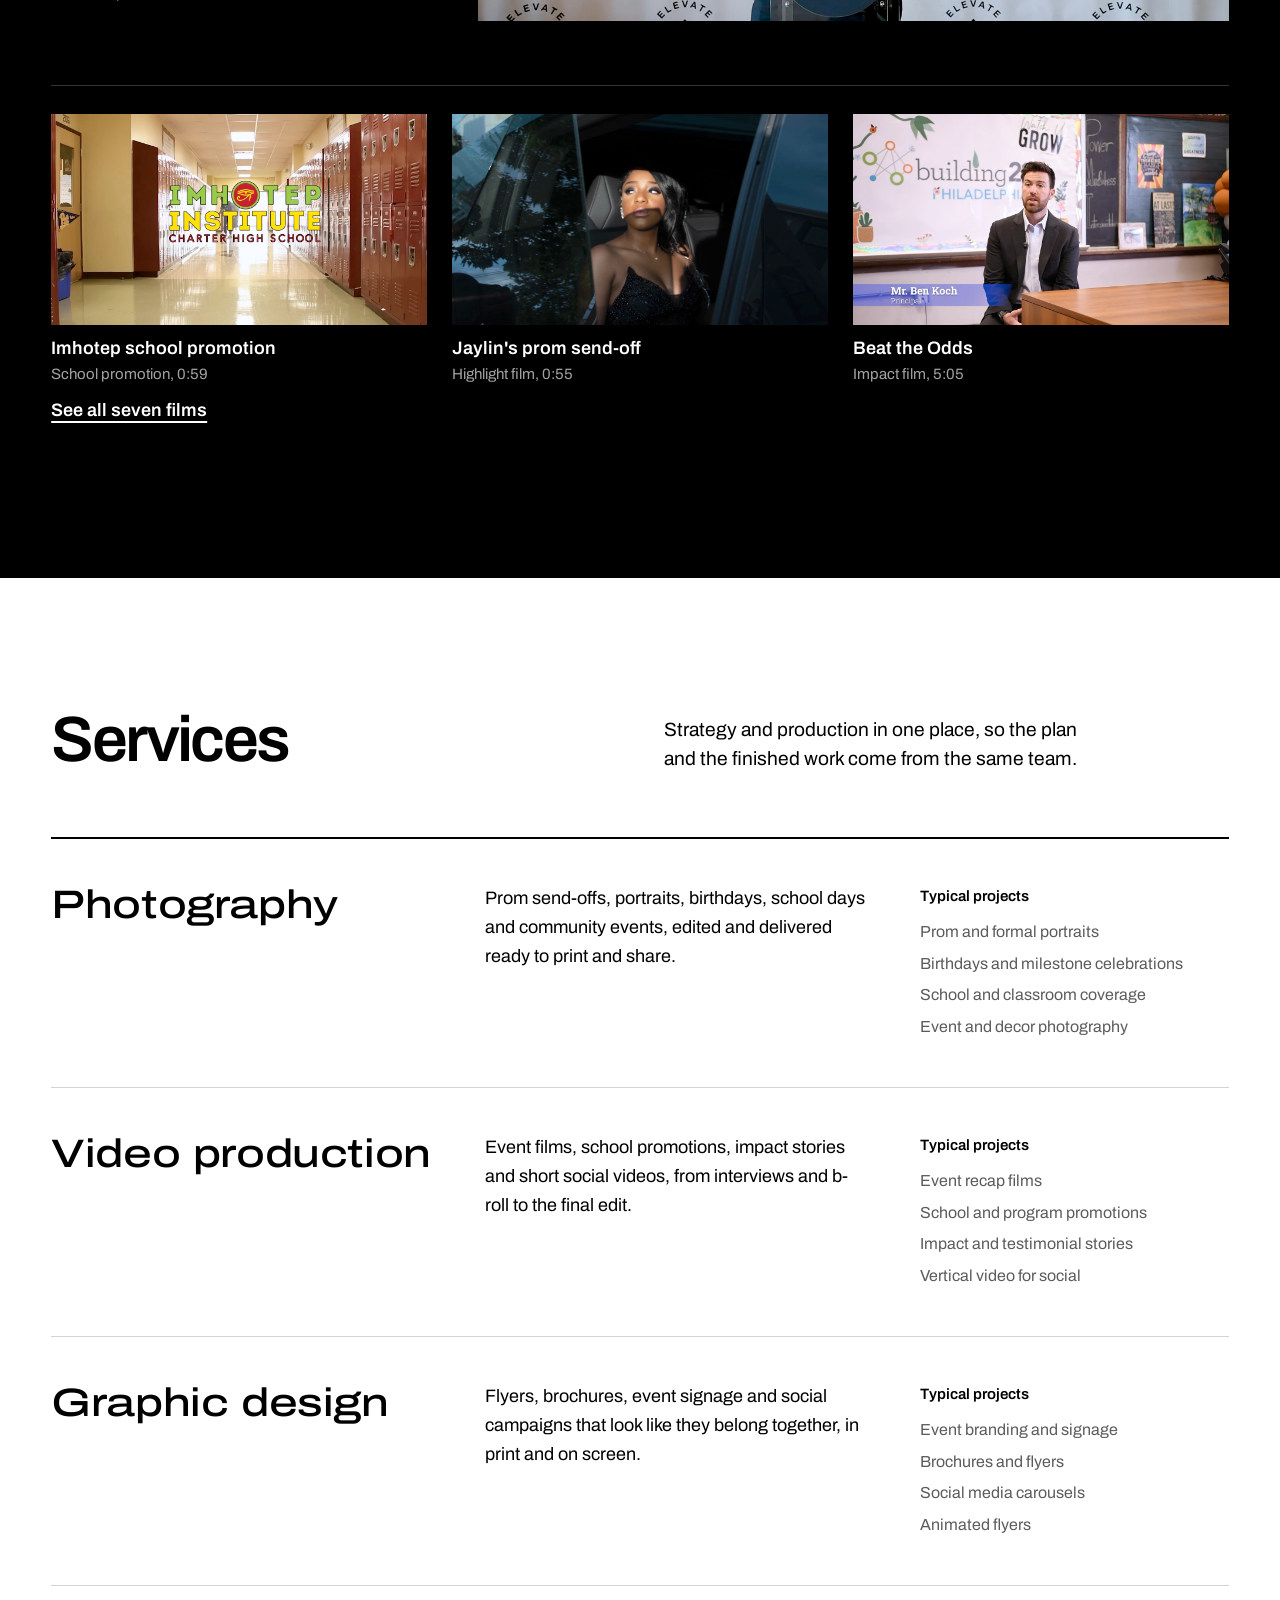
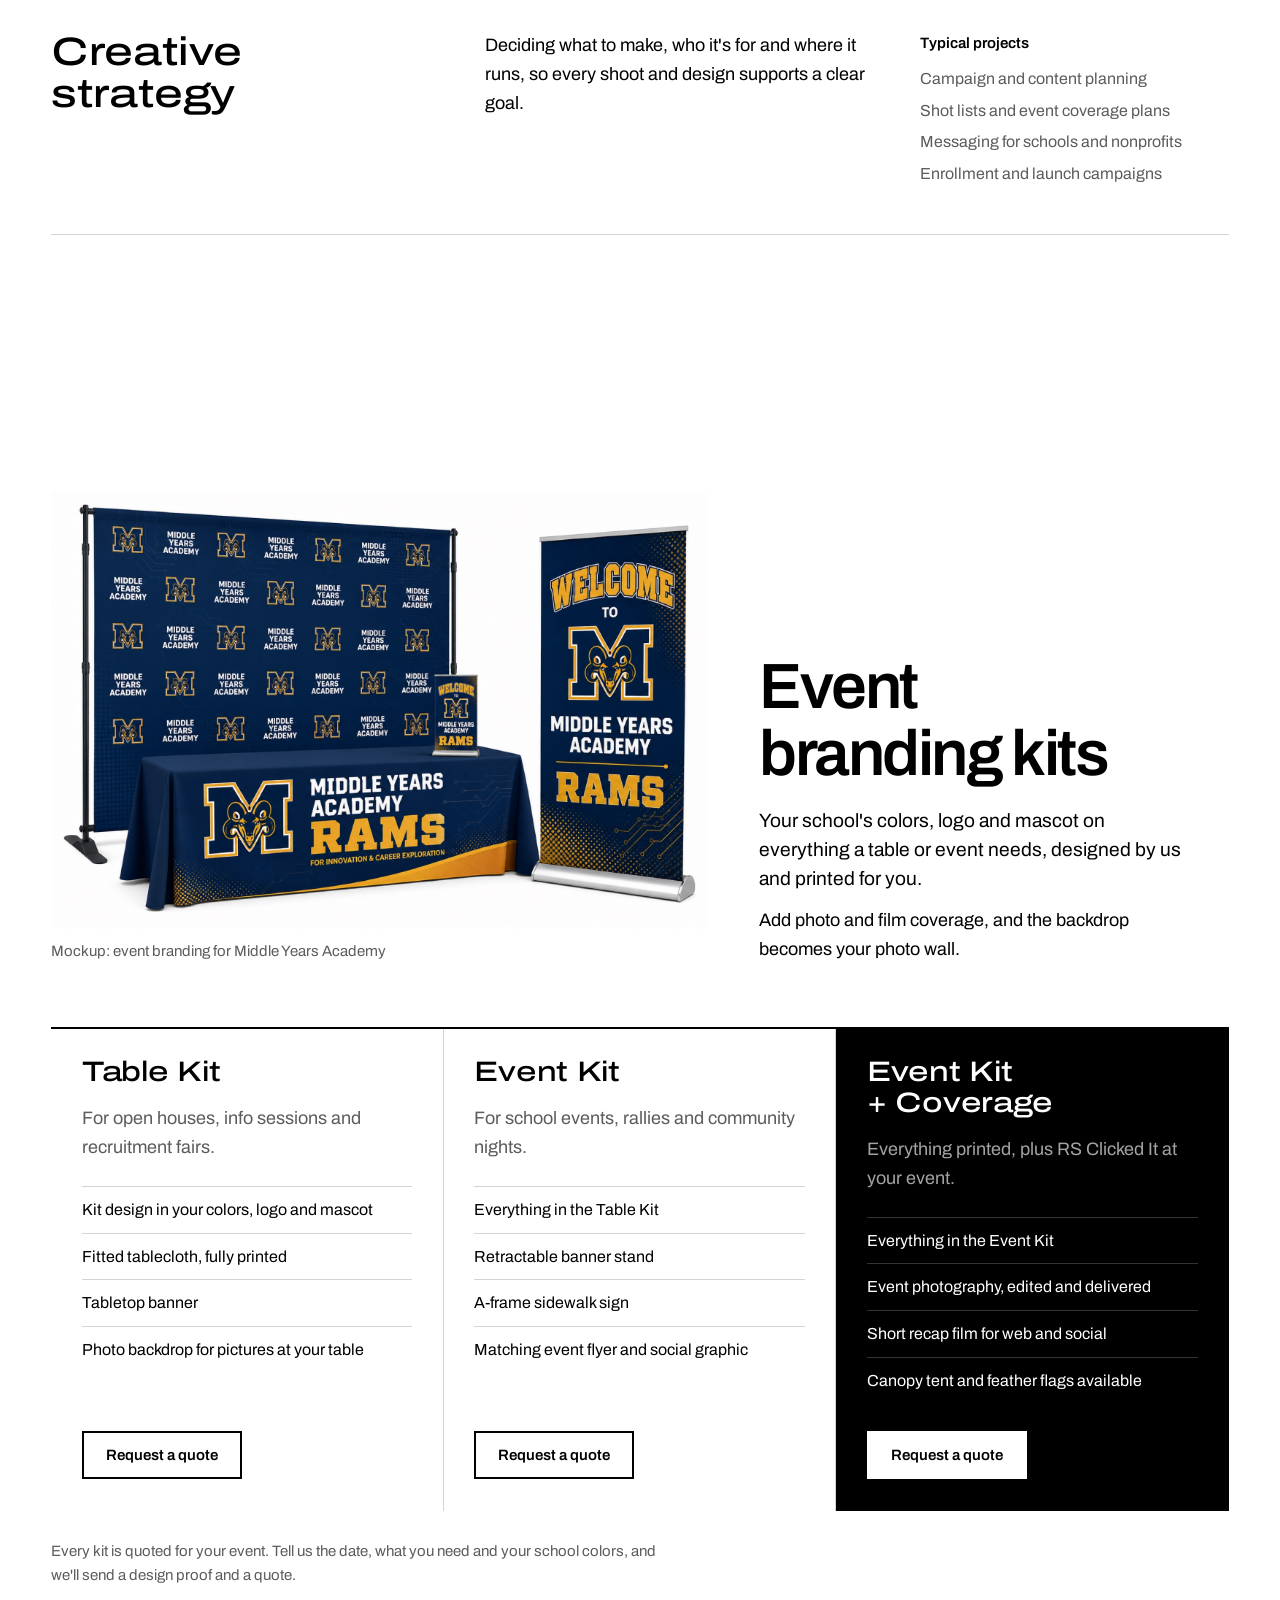
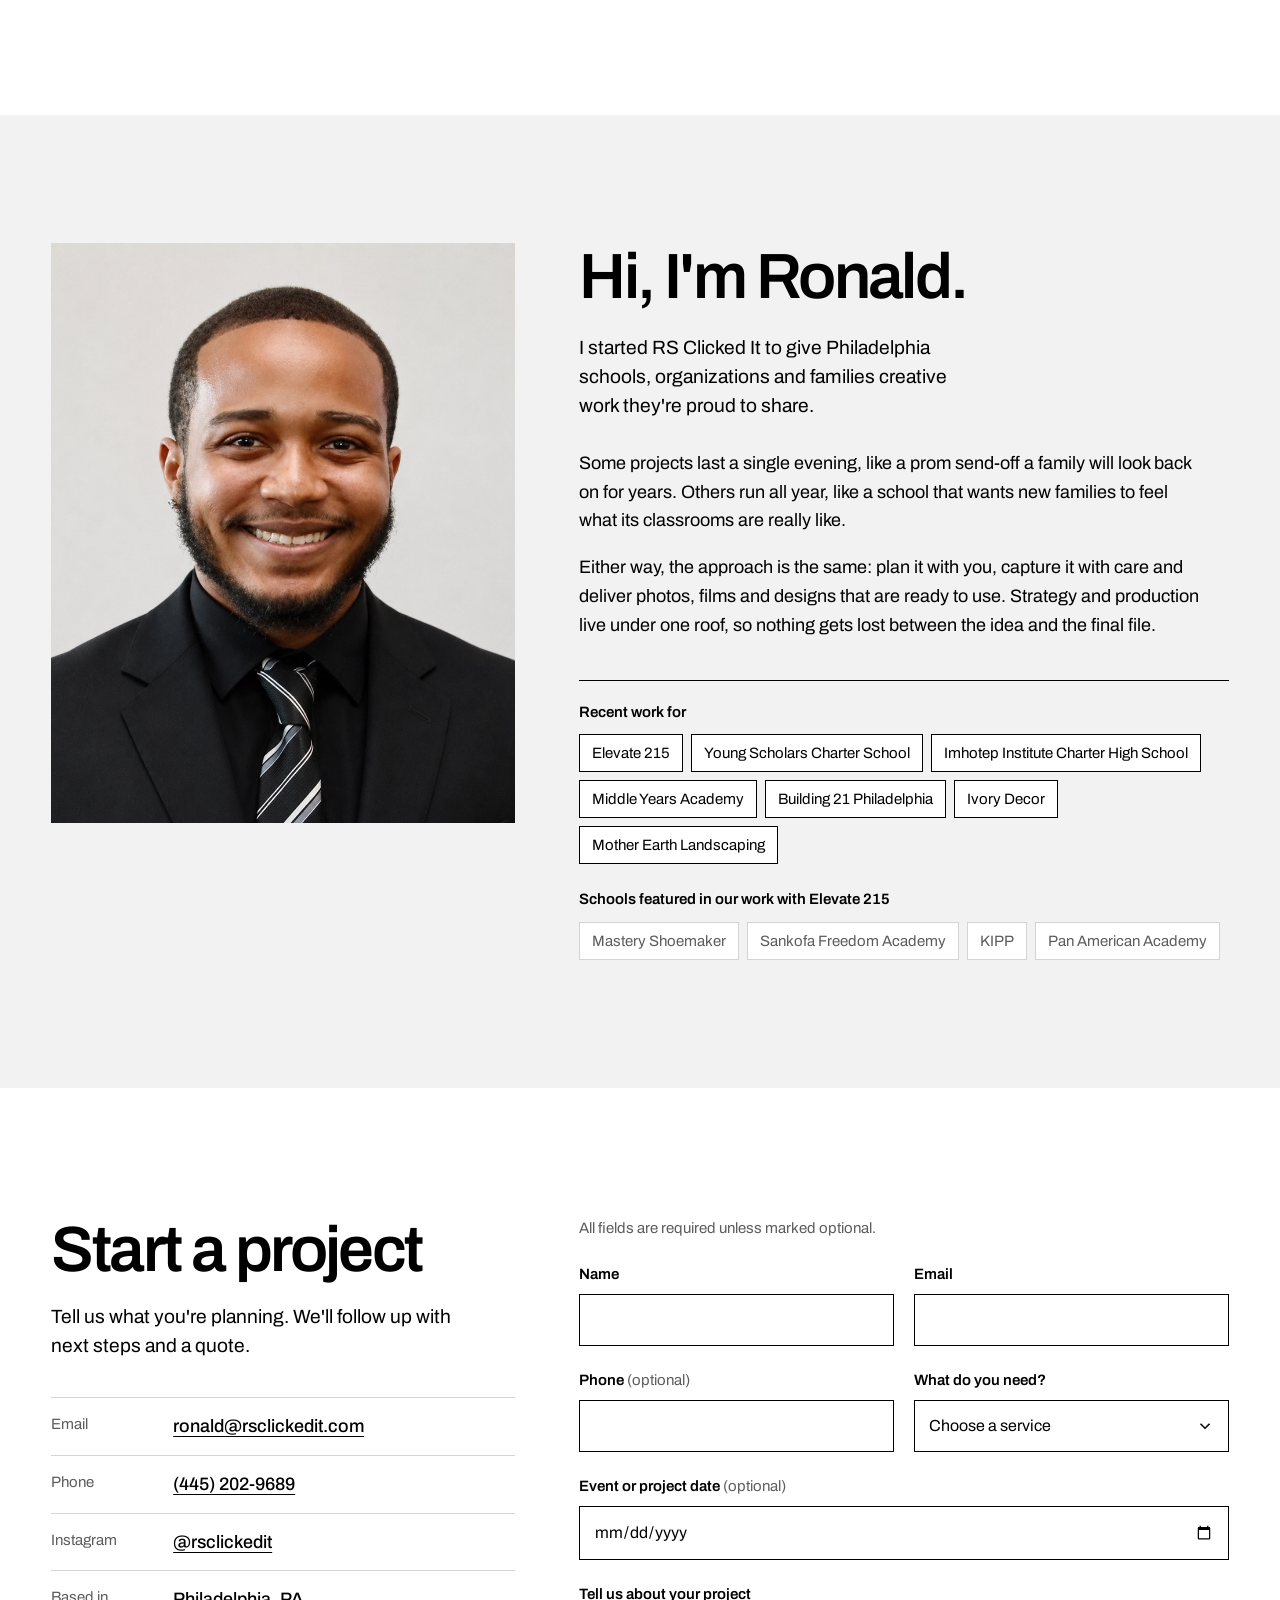
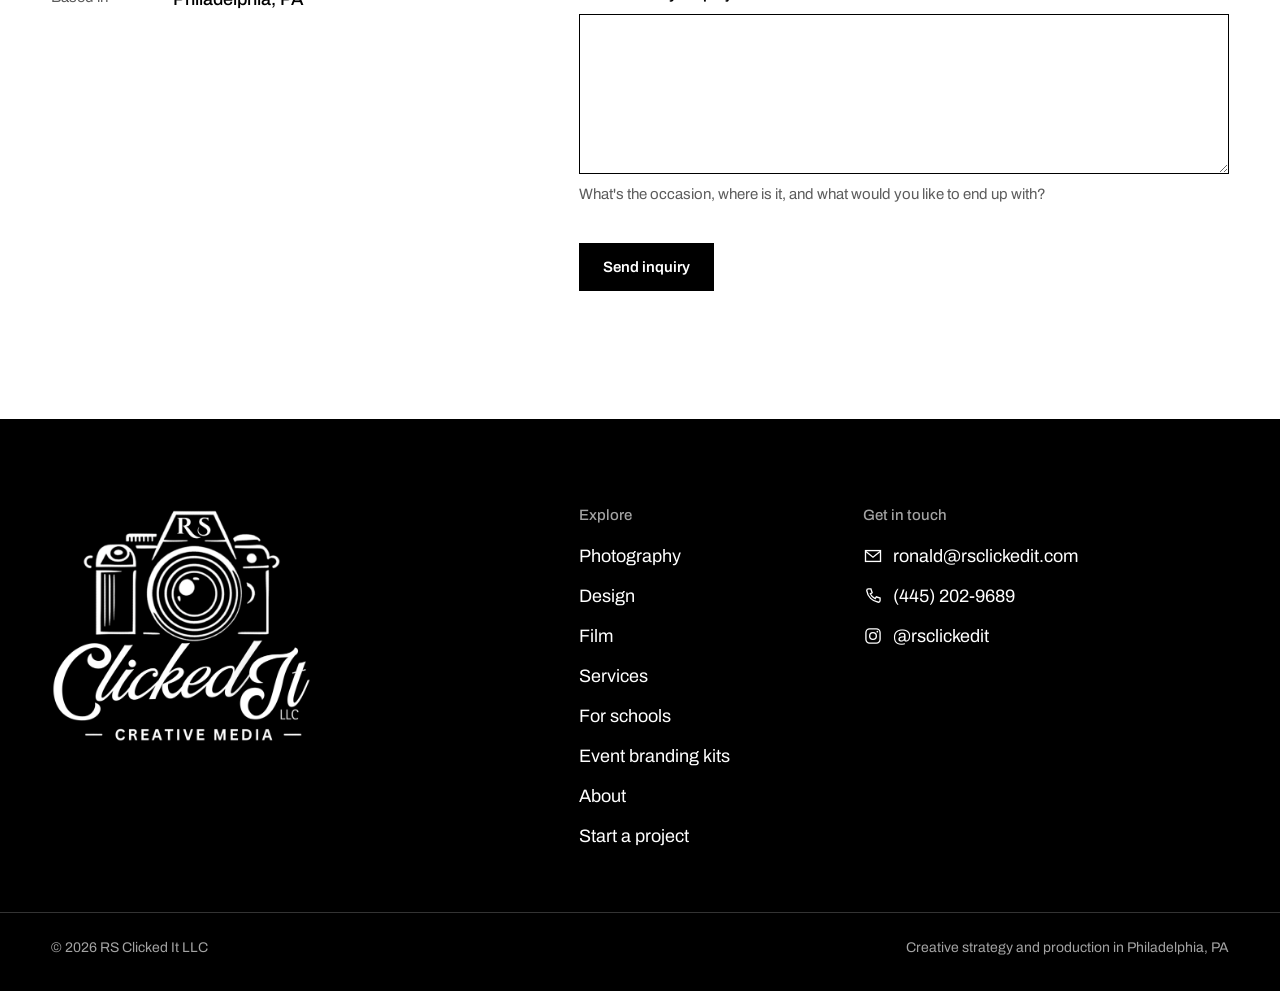
==== commit 83ca5279: "Add a For Schools page A page to send to school leaders: the Imhotep promotion film, the Elevate 215" ====
--- a/index.html
+++ b/index.html
@@ -17,7 +17,7 @@
   <link rel="preconnect" href="https://fonts.googleapis.com">
   <link rel="preconnect" href="https://fonts.gstatic.com" crossorigin>
   <link rel="stylesheet" href="https://fonts.googleapis.com/css2?family=Archivo:wdth,wght@62..125,100..900&amp;display=swap">
-  <link rel="stylesheet" href="assets/css/site.css?v=f26a3eb2">
+  <link rel="stylesheet" href="assets/css/site.css?v=c4018207">
   <script>if(document.visibilityState==="visible"&&window.matchMedia("(prefers-reduced-motion: no-preference)").matches)document.documentElement.classList.add("motion");</script>
 </head>
 <body data-page="index">
@@ -26,7 +26,7 @@
 <header class="site-header">
   <nav class="nav wrap" aria-label="Main">
     <a class="brand" href="index.html"><img src="assets/img/brand/camera-mark.png" width="240" height="152" alt="">RS Clicked It</a>
-    <ul class="nav-links"><li><a href="photography.html">Photography</a></li><li><a href="design.html">Design</a></li><li><a href="film.html">Film</a></li><li><a href="index.html#services">Services</a></li><li><a href="index.html#about">About</a></li></ul>
+    <ul class="nav-links"><li><a href="schools.html">For schools</a></li><li><a href="photography.html">Photography</a></li><li><a href="design.html">Design</a></li><li><a href="film.html">Film</a></li><li><a href="index.html#services">Services</a></li><li><a href="index.html#about">About</a></li></ul>
     <a class="btn nav-cta" href="index.html#contact">Start a project</a>
     <button class="icon-btn menu-toggle" type="button" data-dialog-open="menu-panel" aria-label="Open menu"><svg class="icon" viewBox="0 0 24 24" fill="none" stroke="currentColor" stroke-width="1.8" aria-hidden="true"><path d="M3 8h18M3 16h18"/></svg></button>
   </nav>
@@ -38,7 +38,7 @@
       <a class="brand" href="index.html"><img src="assets/img/brand/camera-mark.png" width="240" height="152" alt="">RS Clicked It</a>
       <button class="icon-btn" type="button" data-dialog-close aria-label="Close menu"><svg class="icon" viewBox="0 0 24 24" fill="none" stroke="currentColor" stroke-width="1.8" aria-hidden="true"><path d="M6 6l12 12M18 6 6 18"/></svg></button>
     </div>
-    <ul><li><a href="photography.html">Photography</a></li><li><a href="design.html">Design</a></li><li><a href="film.html">Film</a></li><li><a href="index.html#services">Services</a></li><li><a href="index.html#about">About</a></li></ul>
+    <ul><li><a href="schools.html">For schools</a></li><li><a href="photography.html">Photography</a></li><li><a href="design.html">Design</a></li><li><a href="film.html">Film</a></li><li><a href="index.html#services">Services</a></li><li><a href="index.html#about">About</a></li></ul>
     <a class="btn" href="index.html#contact">Start a project</a>
   </div>
 </dialog>
@@ -307,6 +307,7 @@
           <option>Graphic design</option>
           <option>Event branding kit</option>
           <option>Creative strategy</option>
+          <option>School package</option>
           <option>Not sure yet</option>
         </select>
         <p class="field-error" id="f-service-error"></p>
@@ -351,6 +352,7 @@
         <li><a href="design.html">Design</a></li>
         <li><a href="film.html">Film</a></li>
         <li><a href="index.html#services">Services</a></li>
+        <li><a href="schools.html">For schools</a></li>
         <li><a href="index.html#event-kits">Event branding kits</a></li>
         <li><a href="index.html#about">About</a></li>
         <li><a href="index.html#contact">Start a project</a></li>
@@ -371,6 +373,6 @@
   </div>
 </footer>
 
-<script src="assets/js/site.js?v=15932ed9" defer></script>
+<script src="assets/js/site.js?v=7112c290" defer></script>
 </body>
 </html>
--- a/assets/css/site.css
+++ b/assets/css/site.css
@@ -1149,6 +1149,83 @@
   .film-hero-copy { grid-template-columns: 1fr; }
 }
 
+/* For schools page */
+.seasons-section { padding-top: 0; }
+.season-list {
+  display: grid;
+  grid-template-columns: repeat(4, minmax(0, 1fr));
+  margin: 0;
+  padding: 0;
+  list-style: none;
+  border-top: 2px solid var(--ink);
+}
+.season {
+  display: flex;
+  flex-direction: column;
+  gap: 10px;
+  padding: 24px clamp(16px, 2vw, 28px) 28px;
+  border-right: 1px solid var(--rule);
+}
+.season:first-child { padding-left: 0; }
+.season:last-child { border-right: 0; padding-right: 0; }
+.season-when { margin: 0; color: var(--graphite); font-size: 0.9375rem; }
+.season-name {
+  font-size: clamp(1.375rem, 1.9vw, 1.75rem);
+  font-weight: 500;
+  line-height: 1.1;
+  letter-spacing: -0.01em;
+  font-variation-settings: "wdth" 125;
+}
+.season-for { margin: 0; }
+.season ul { flex: 1; margin: 6px 0 4px; padding: 0; list-style: none; color: var(--graphite); font-size: 1rem; }
+.season ul li { padding: 8px 0; border-top: 1px solid var(--rule); }
+.season .text-link { align-self: flex-start; }
+
+.sample-grid {
+  display: grid;
+  grid-template-columns: repeat(3, minmax(0, 1fr));
+  gap: clamp(24px, 3vw, 40px) clamp(16px, 2vw, 28px);
+  margin: 0;
+  padding: 0;
+  list-style: none;
+}
+.sample { display: grid; gap: 6px; text-decoration: none; }
+.sample-media { display: block; aspect-ratio: 16 / 10; overflow: hidden; margin-bottom: 8px; background: var(--paper); }
+.sample-media img { width: 100%; height: 100%; object-fit: cover; }
+.sample-title { font-size: 1.1875rem; font-weight: 600; line-height: 1.25; }
+.sample:hover .sample-title { text-decoration: underline; text-underline-offset: 5px; }
+
+.steps {
+  display: grid;
+  grid-template-columns: repeat(3, minmax(0, 1fr));
+  gap: 24px clamp(24px, 3vw, 48px);
+  margin: 0;
+  padding: 0;
+  list-style: none;
+  counter-reset: step;
+}
+.steps li { counter-increment: step; padding-top: 20px; border-top: 2px solid var(--ink); }
+.steps h3 { font-size: clamp(1.5rem, 2.2vw, 2rem); letter-spacing: -0.02em; }
+.steps h3::before { content: counter(step) ". "; }
+.steps p { margin: 12px 0 0; max-width: 40ch; }
+.schools-clients { margin-top: clamp(48px, 6vw, 80px); }
+
+@media (max-width: 1100px) {
+  .season-list { grid-template-columns: repeat(2, minmax(0, 1fr)); }
+  .season { border-bottom: 1px solid var(--rule); }
+  .season:nth-child(2n) { border-right: 0; padding-right: 0; }
+  .season:nth-child(2n + 1) { padding-left: 0; }
+}
+@media (max-width: 800px) {
+  .sample-grid { grid-template-columns: 1fr 1fr; }
+  .steps { grid-template-columns: 1fr; }
+}
+@media (max-width: 640px) {
+  .season-list { grid-template-columns: 1fr; }
+  .season { padding-inline: 0; border-right: 0; }
+  .sample-grid { grid-template-columns: 1fr; }
+}
+
 /* Closing call to action on portfolio pages */
 .closer { padding-block: clamp(64px, 8vw, 112px); }
 .closer-inner {
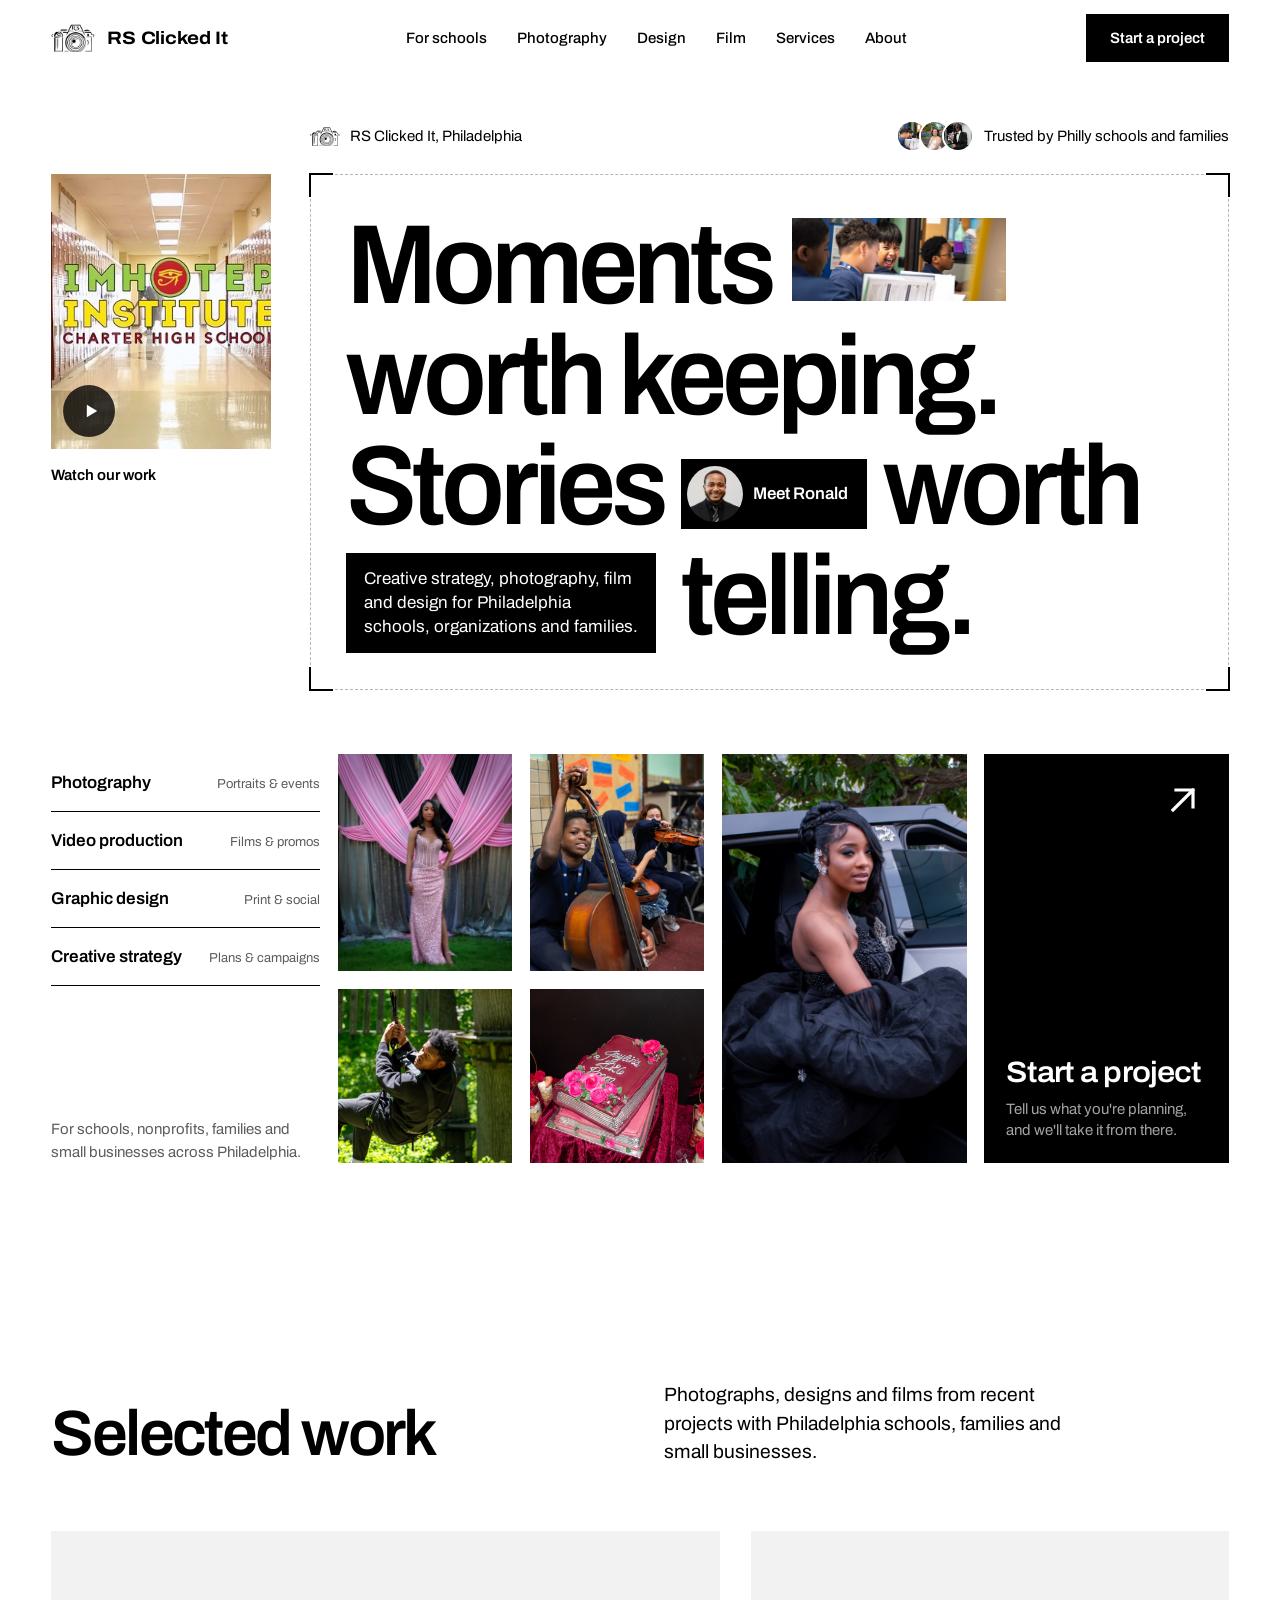
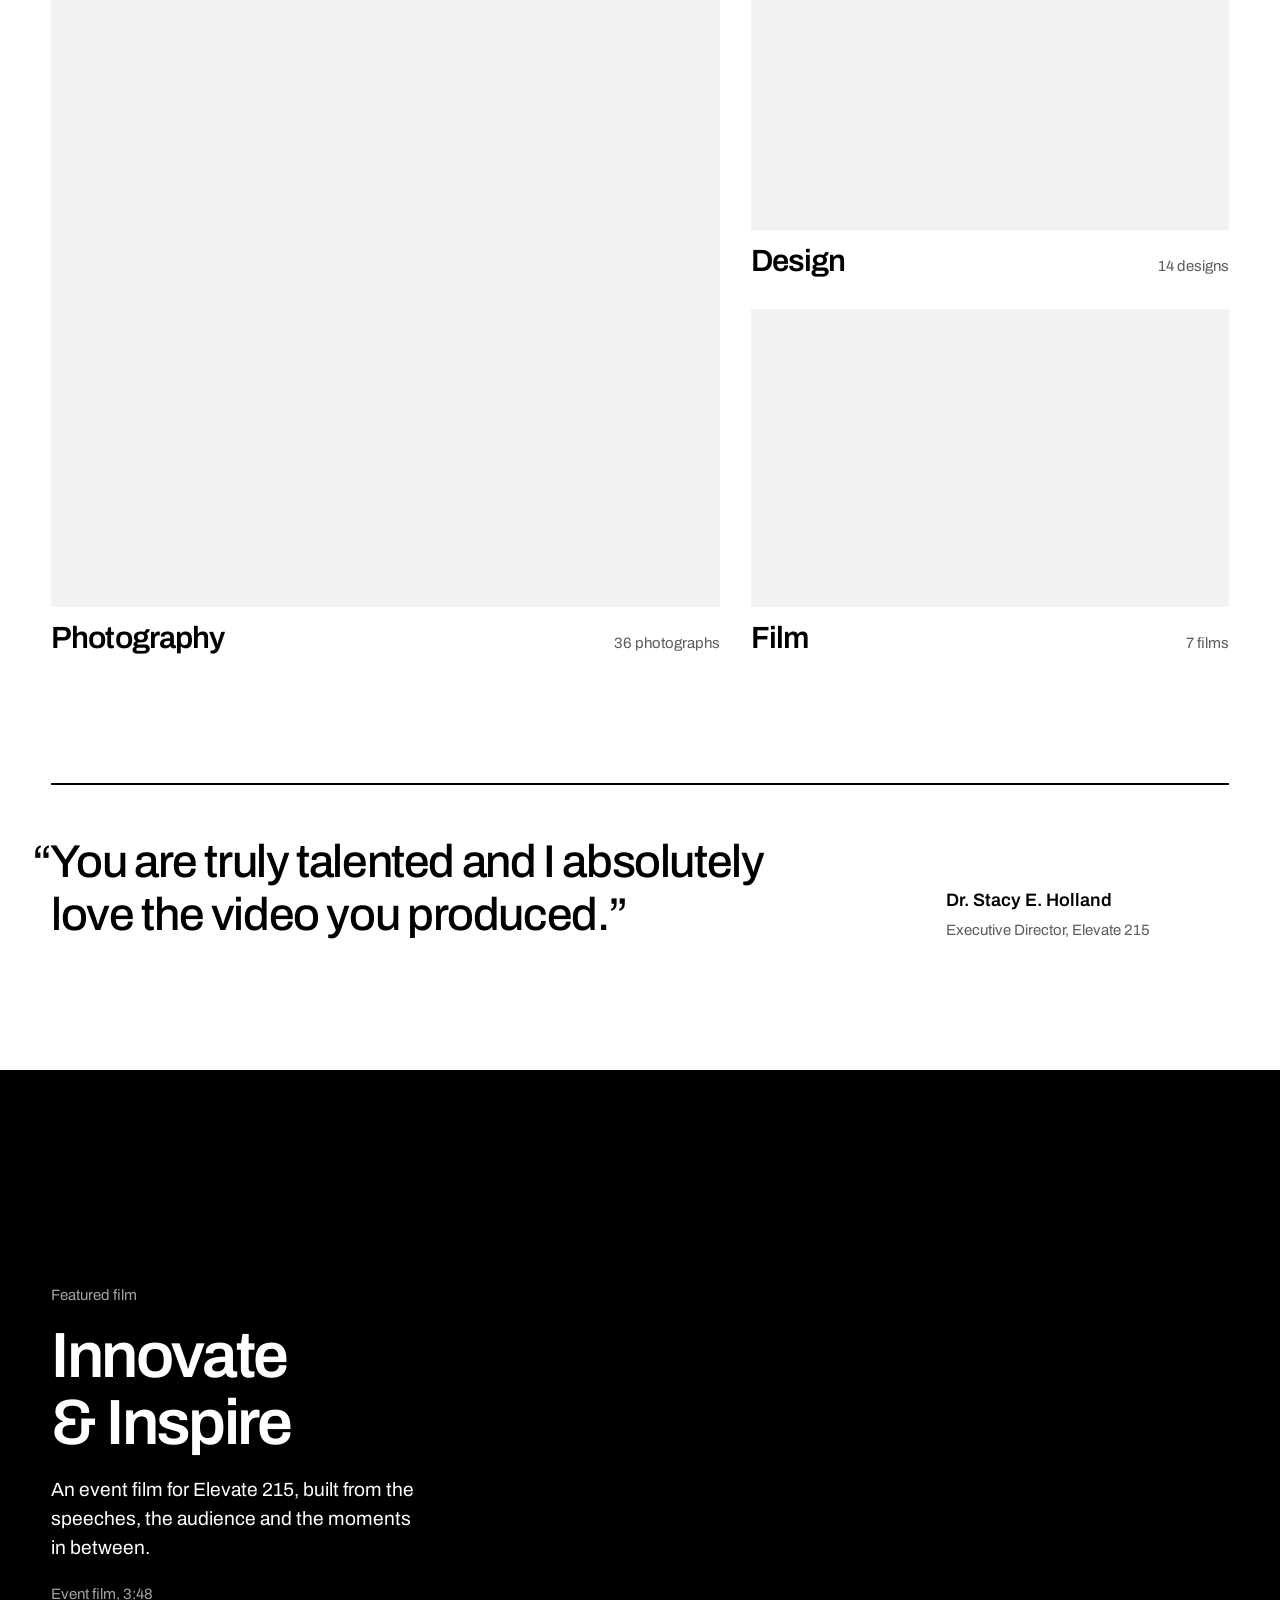
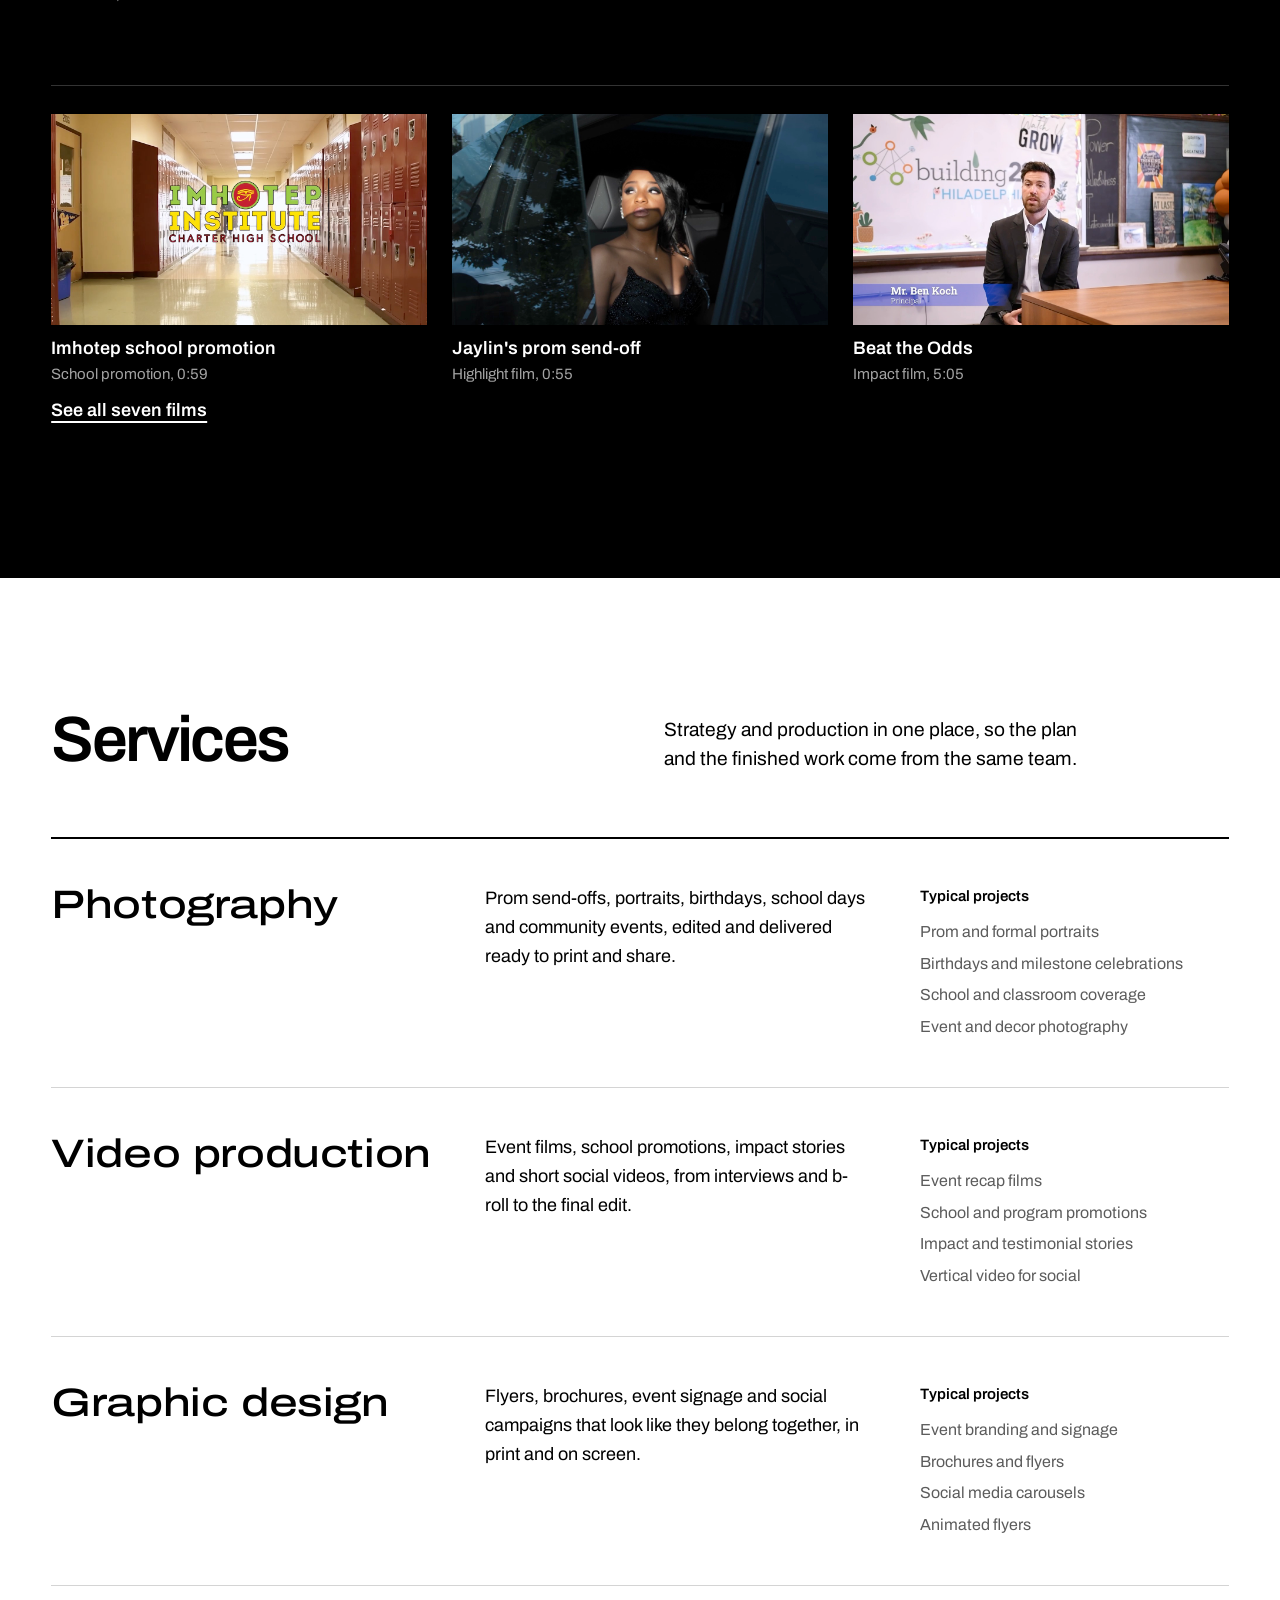
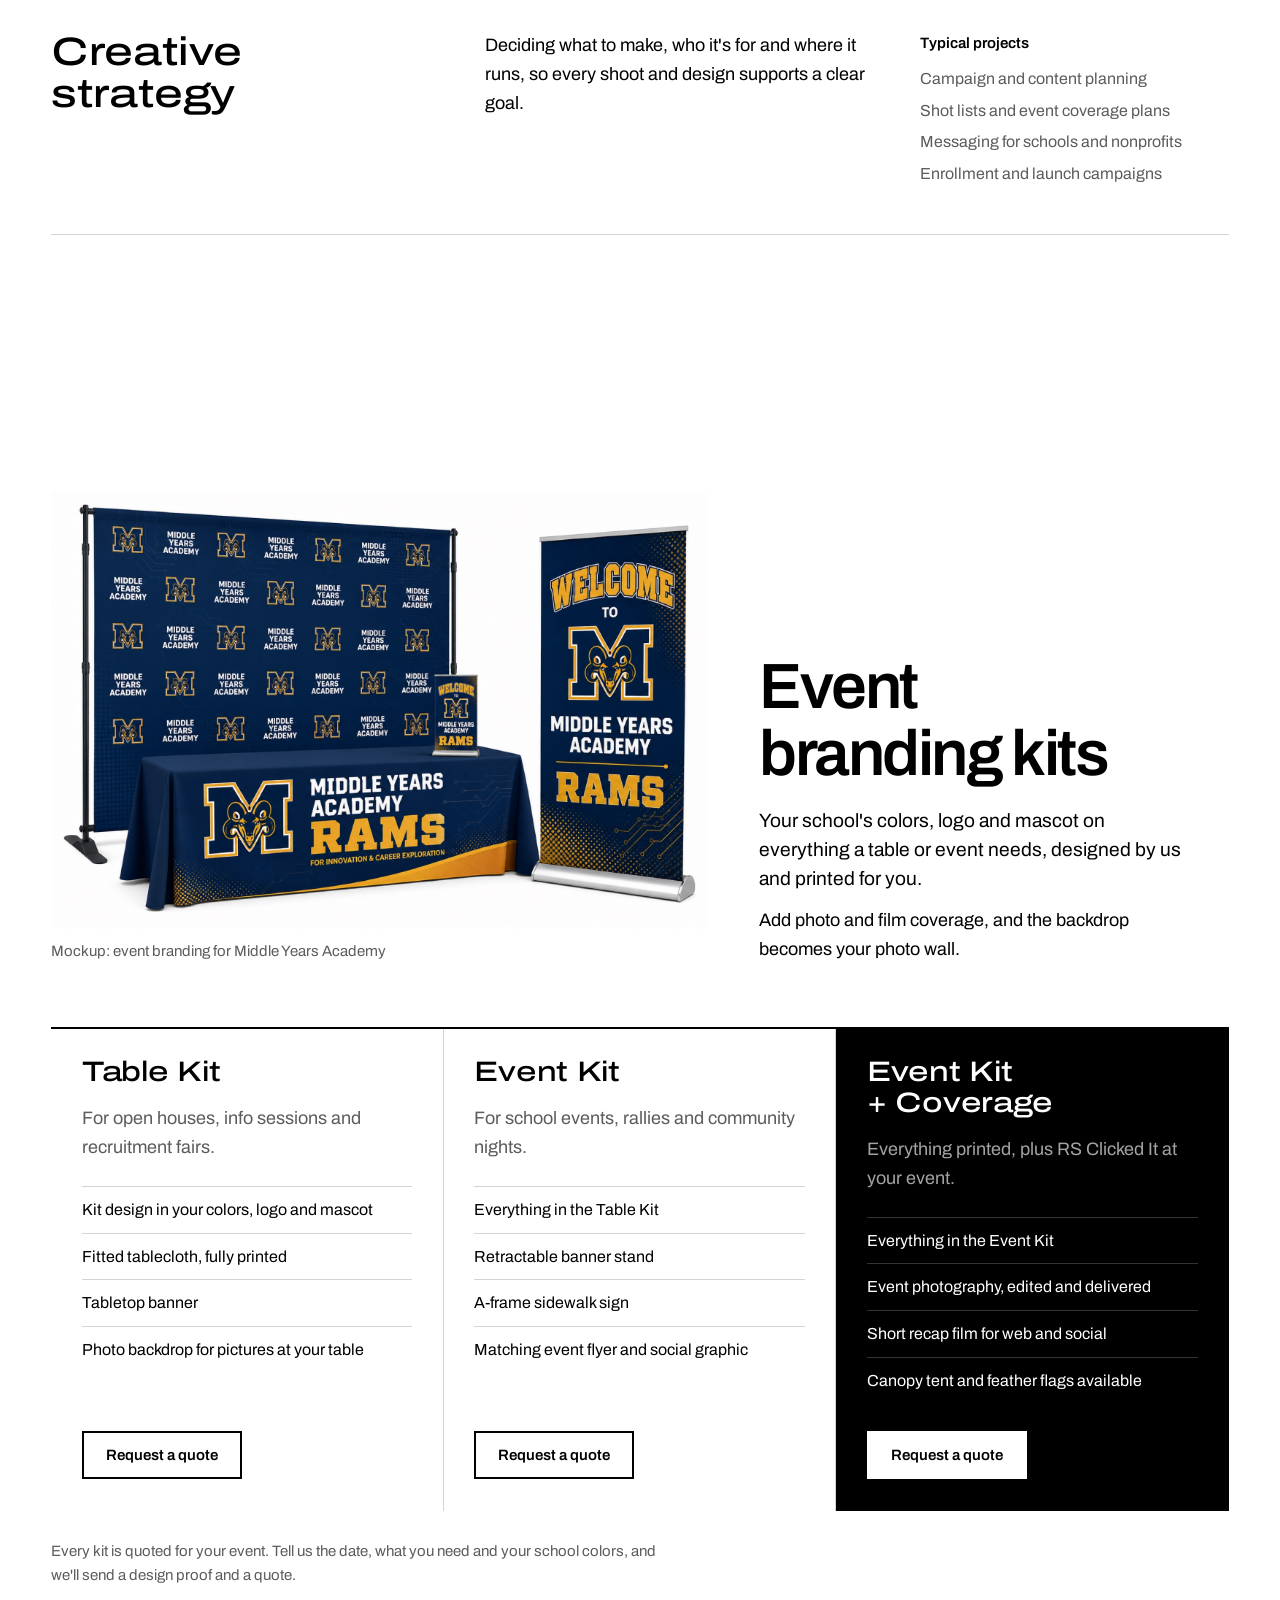
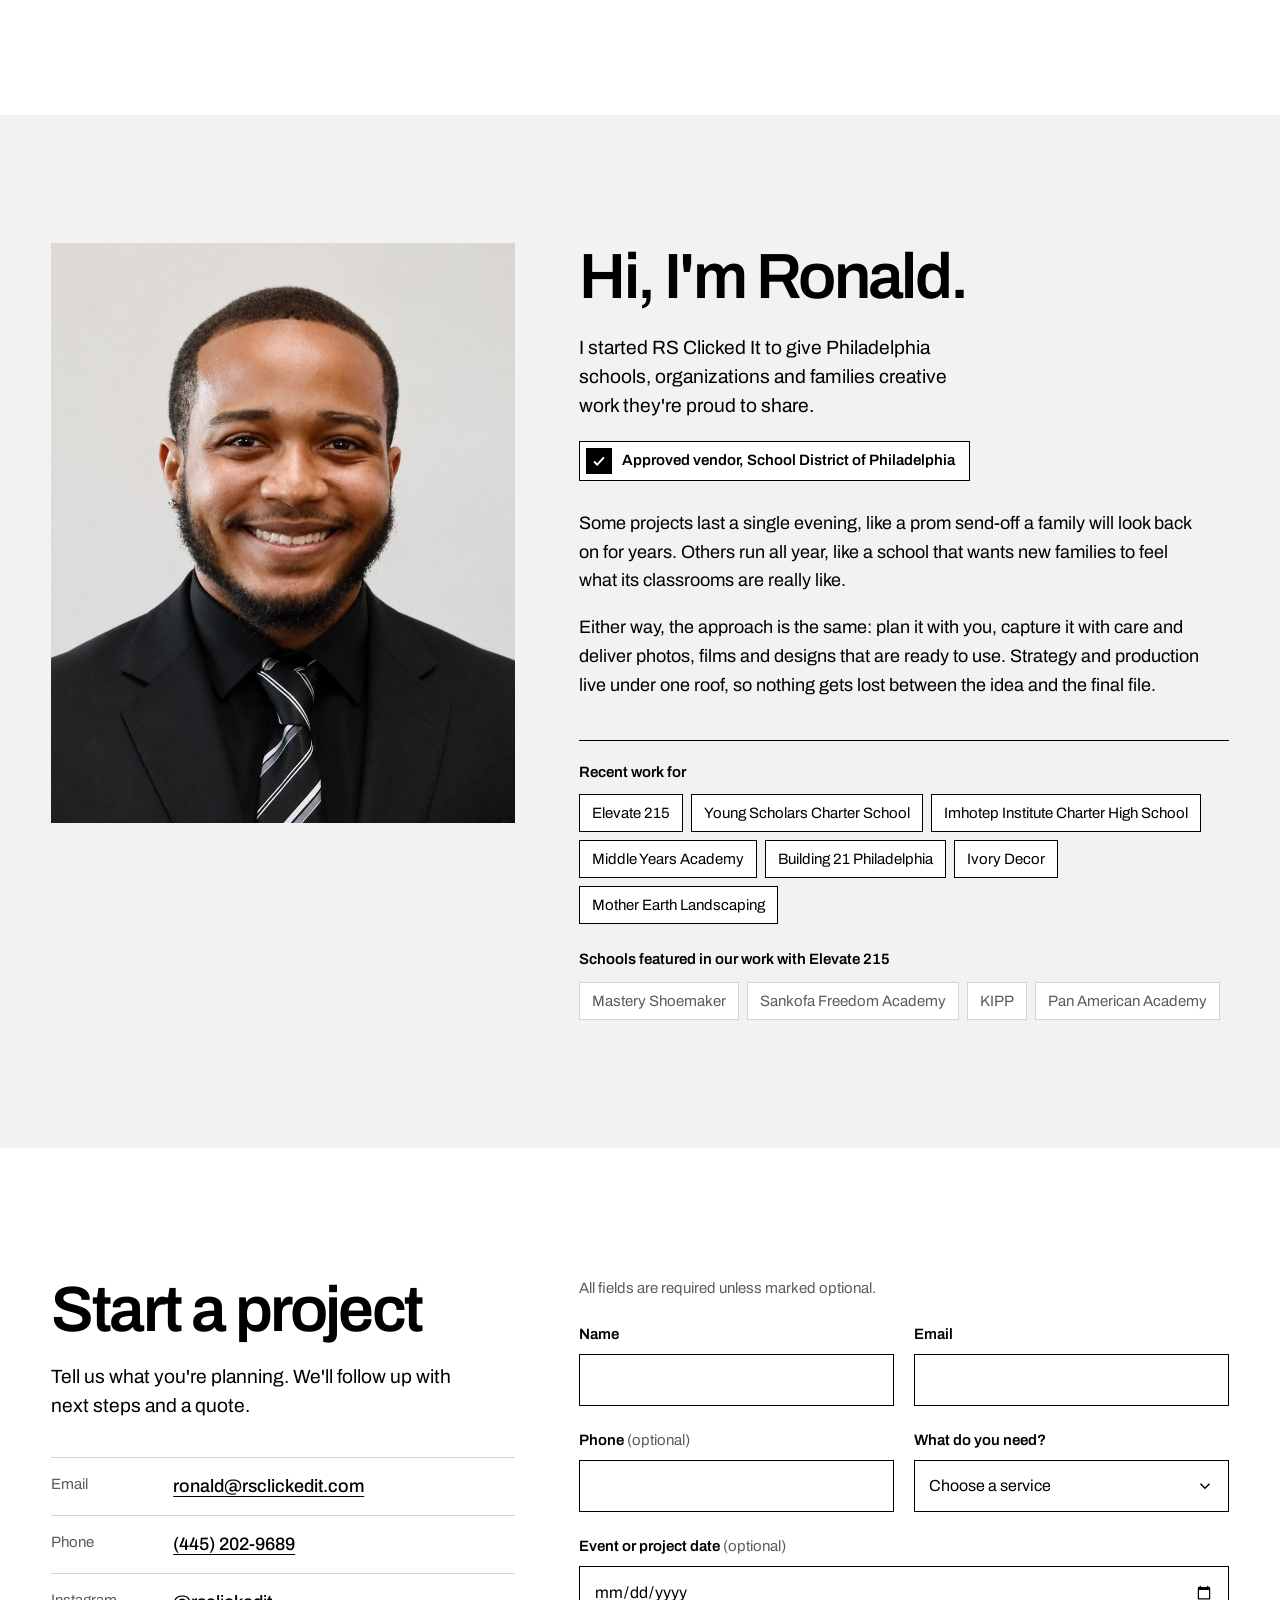
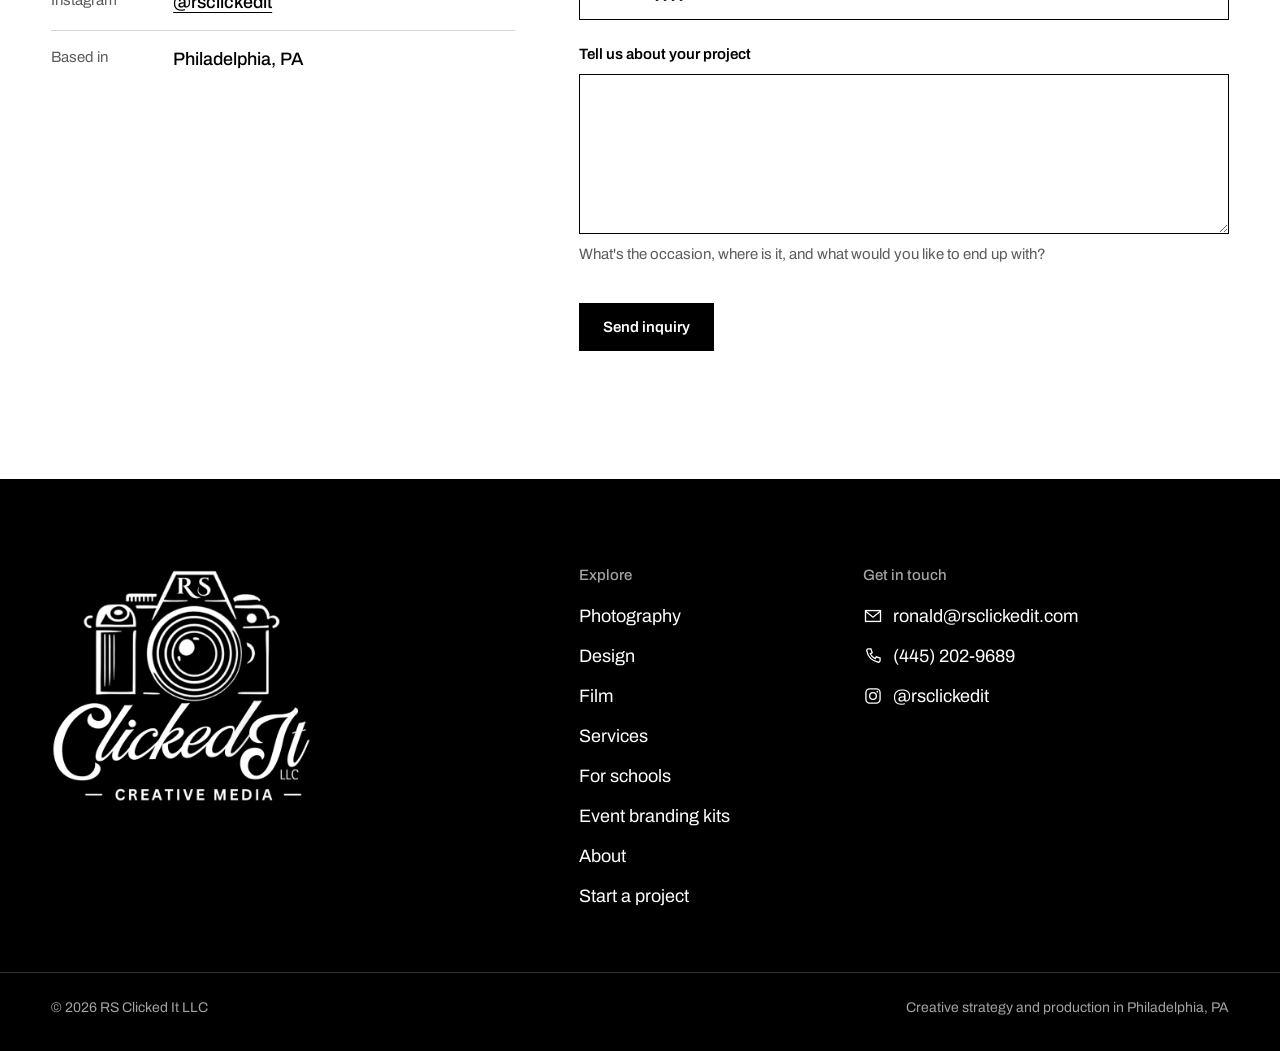
==== commit 276155c3: "Show approved School District of Philadelphia vendor status Co-Authored-By: Claude Opus 5.5 <noreply" ====
--- a/index.html
+++ b/index.html
@@ -17,7 +17,7 @@
   <link rel="preconnect" href="https://fonts.googleapis.com">
   <link rel="preconnect" href="https://fonts.gstatic.com" crossorigin>
   <link rel="stylesheet" href="https://fonts.googleapis.com/css2?family=Archivo:wdth,wght@62..125,100..900&amp;display=swap">
-  <link rel="stylesheet" href="assets/css/site.css?v=c4018207">
+  <link rel="stylesheet" href="assets/css/site.css?v=ab276350">
   <script>if(document.visibilityState==="visible"&&window.matchMedia("(prefers-reduced-motion: no-preference)").matches)document.documentElement.classList.add("motion");</script>
 </head>
 <body data-page="index">
@@ -251,6 +251,7 @@
     <div class="about-copy">
       <h2 class="h2" id="about-title">Hi, I'm Ronald.</h2>
       <p class="lead">I started RS Clicked It to give Philadelphia schools, organizations and families creative work they're proud to share.</p>
+      <p class="credential"><svg class="credential-icon" viewBox="0 0 20 20" aria-hidden="true" focusable="false"><path d="M4.5 10.5l3.5 3.5 7.5-8" fill="none" stroke="currentColor" stroke-width="2.2"/></svg>Approved vendor, School District of Philadelphia</p>
       <p>Some projects last a single evening, like a prom send-off a family will look back on for years. Others run all year, like a school that wants new families to feel what its classrooms are really like.</p>
       <p>Either way, the approach is the same: plan it with you, capture it with care and deliver photos, films and designs that are ready to use. Strategy and production live under one roof, so nothing gets lost between the idea and the final file.</p>
       <div class="clients">
--- a/assets/css/site.css
+++ b/assets/css/site.css
@@ -1008,6 +1008,30 @@
 }
 .page-intro .lead { margin: 0; max-width: 46ch; }
 .page-intro .meta { margin: 0; }
+.page-intro .credential { margin-top: 20px; }
+
+/* Approved-vendor badge (For Schools page and About) */
+.credential {
+  display: inline-flex;
+  align-items: center;
+  gap: 10px;
+  margin: 0;
+  padding: 6px 14px 6px 6px;
+  border: 1px solid var(--ink);
+  background: var(--paper);
+  font-size: 0.9375rem;
+  font-weight: 600;
+  line-height: 1.3;
+}
+.credential-icon {
+  flex: none;
+  width: 26px;
+  height: 26px;
+  padding: 4px;
+  background: var(--ink);
+  color: var(--paper);
+}
+.about-copy .credential { margin: -8px 0 28px; }
 
 .filters { display: flex; flex-wrap: wrap; gap: 8px; margin-top: 32px; }
 .filter {
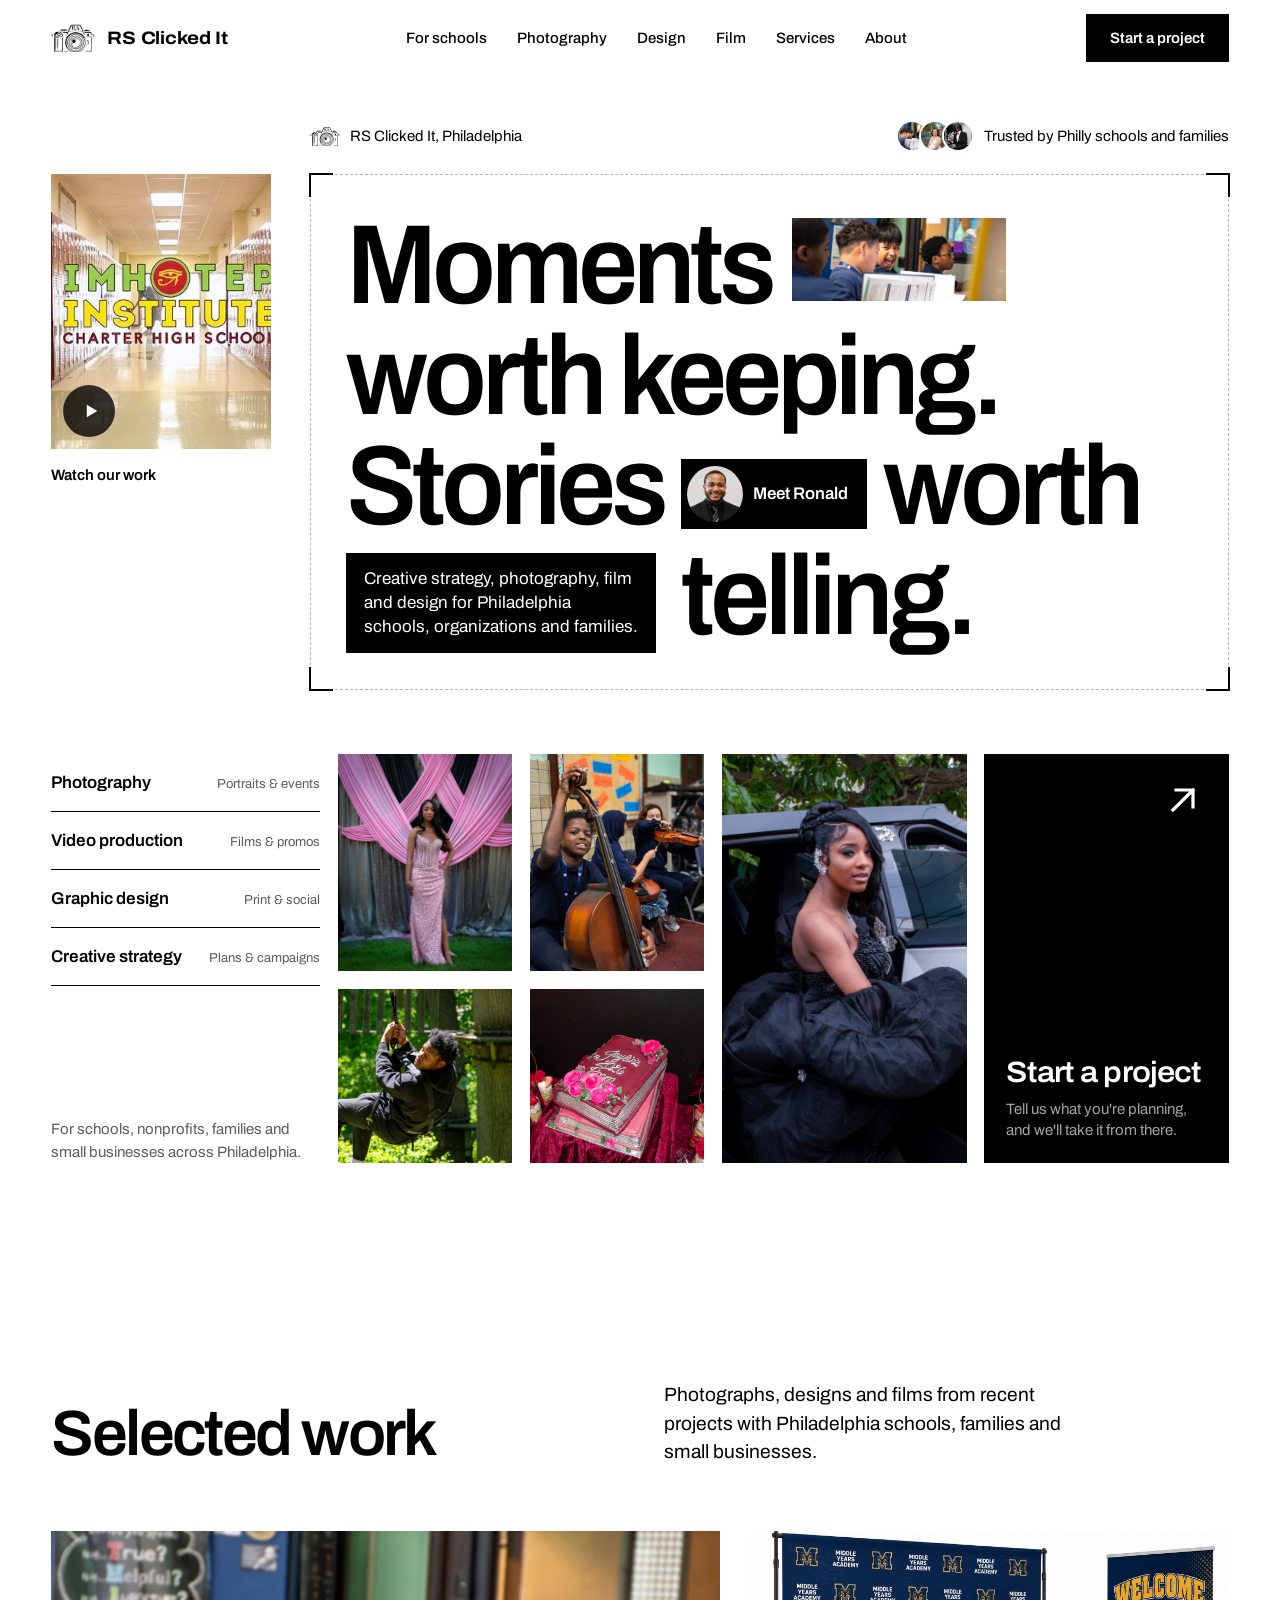
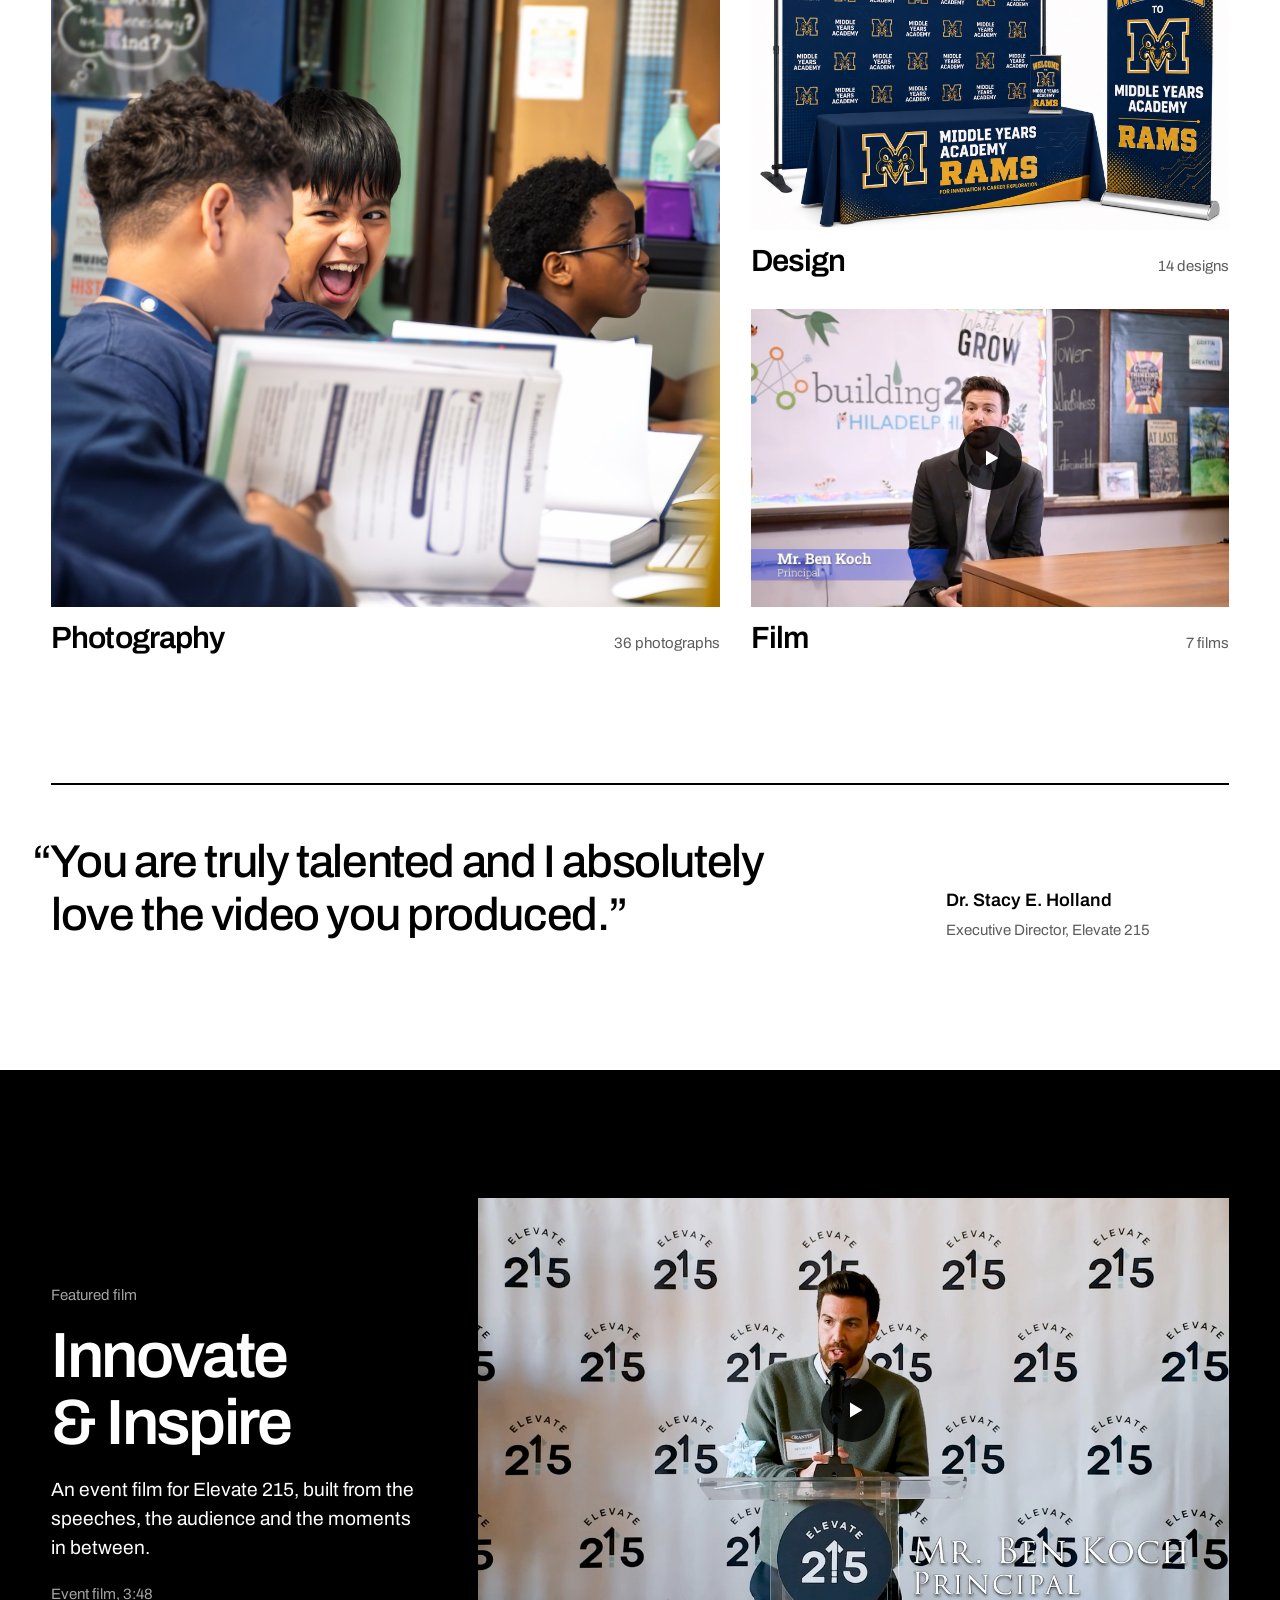
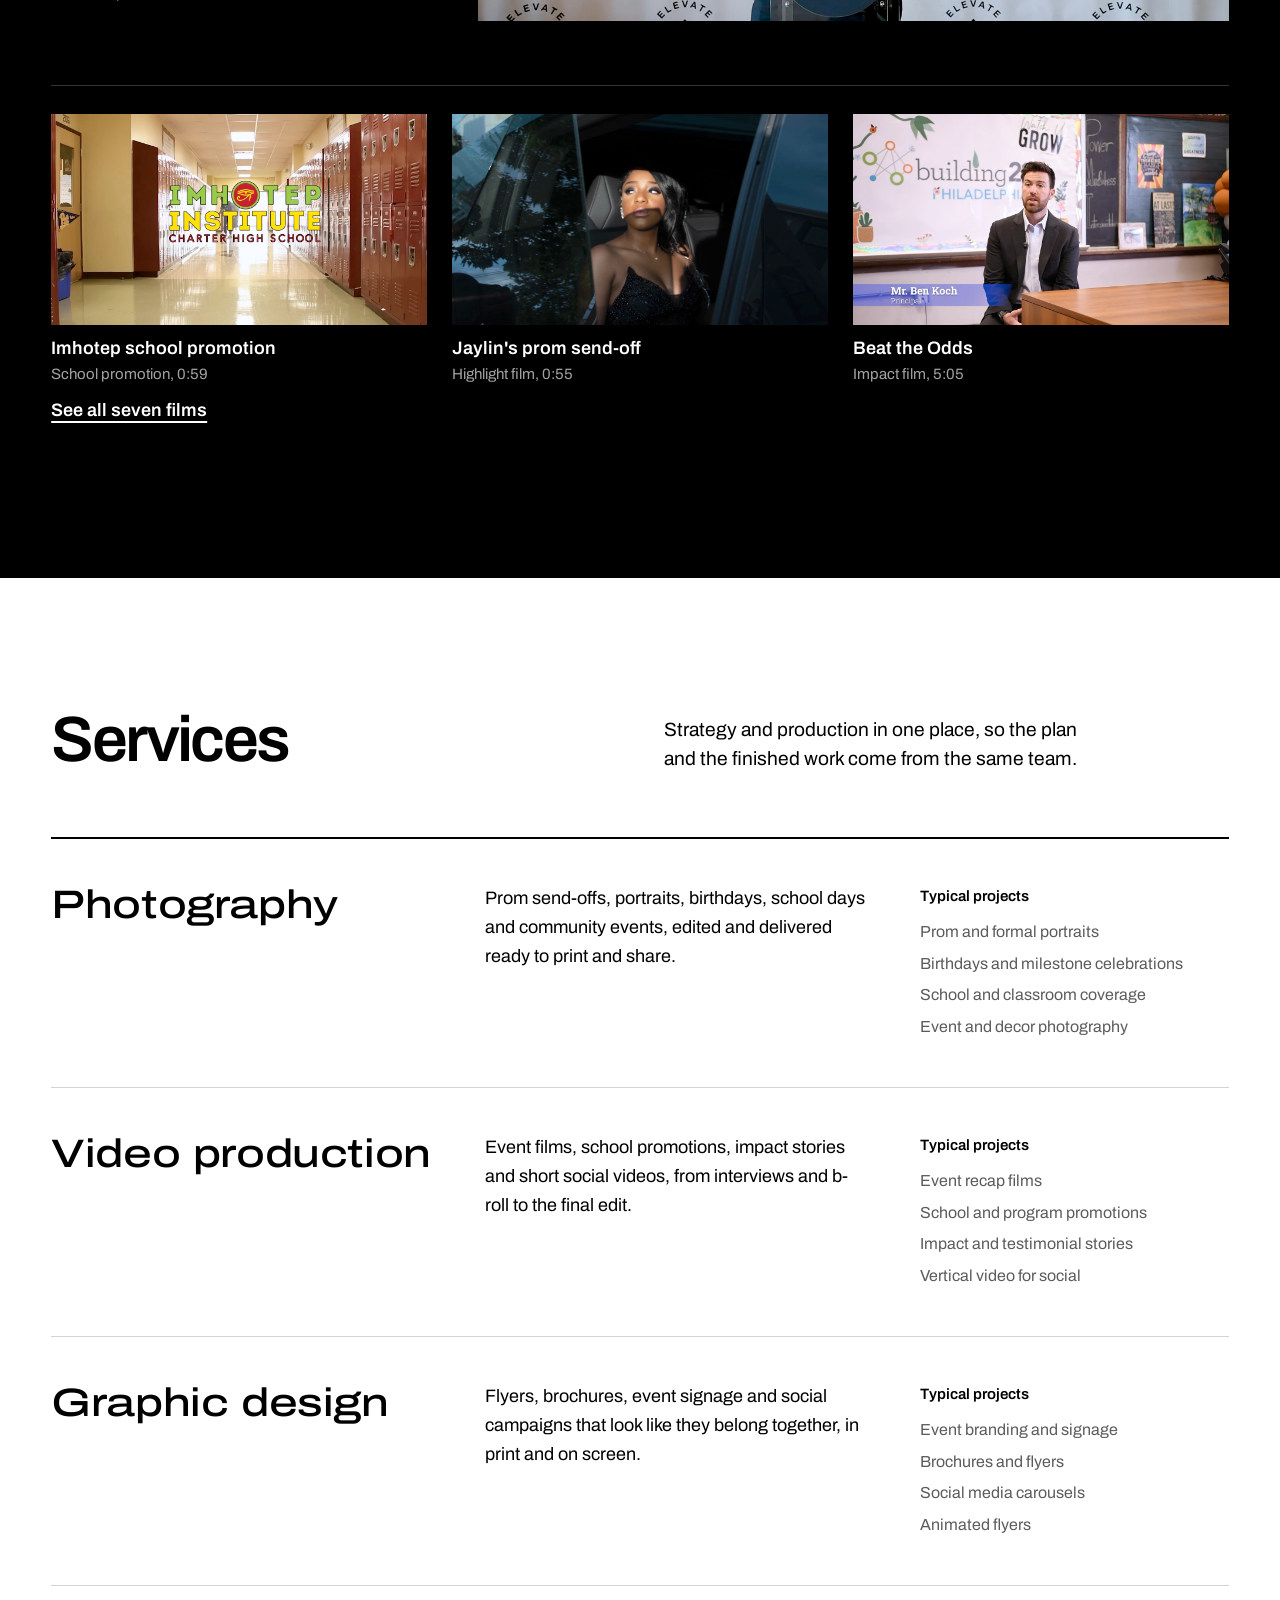
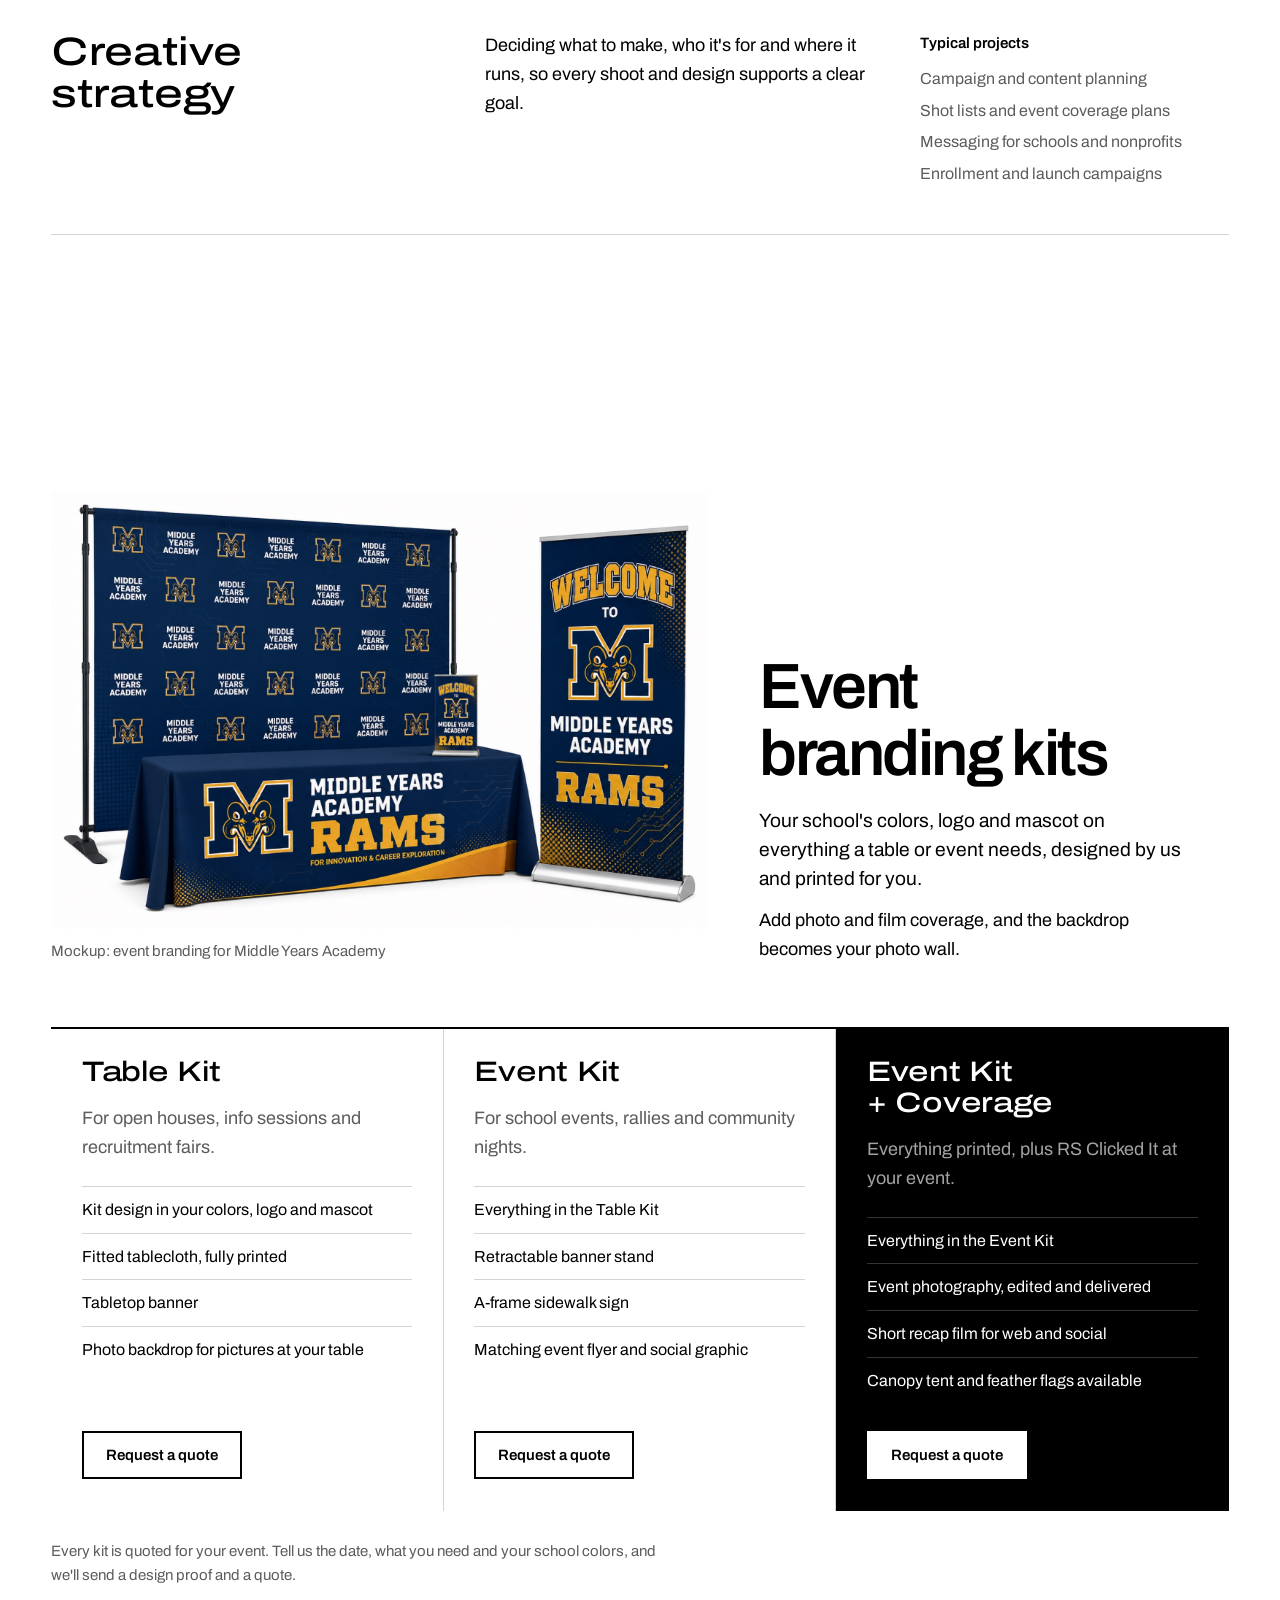
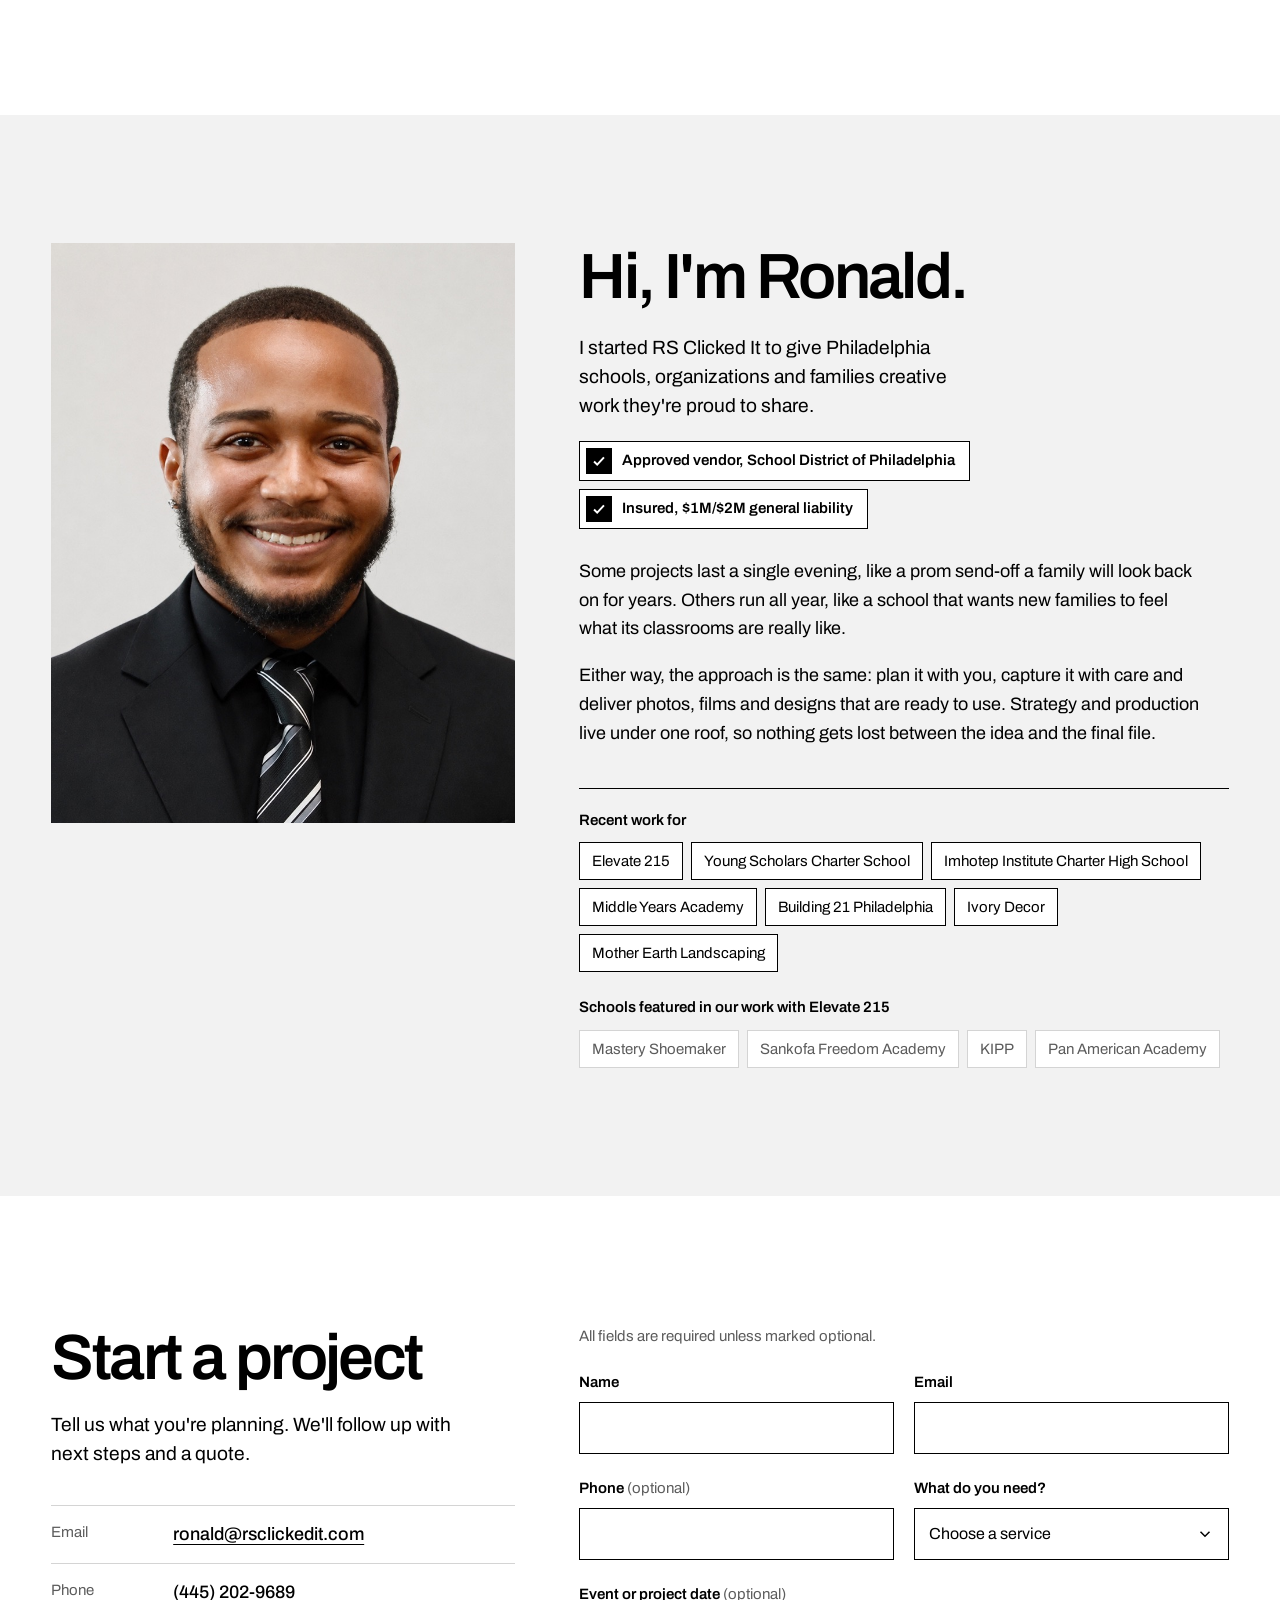
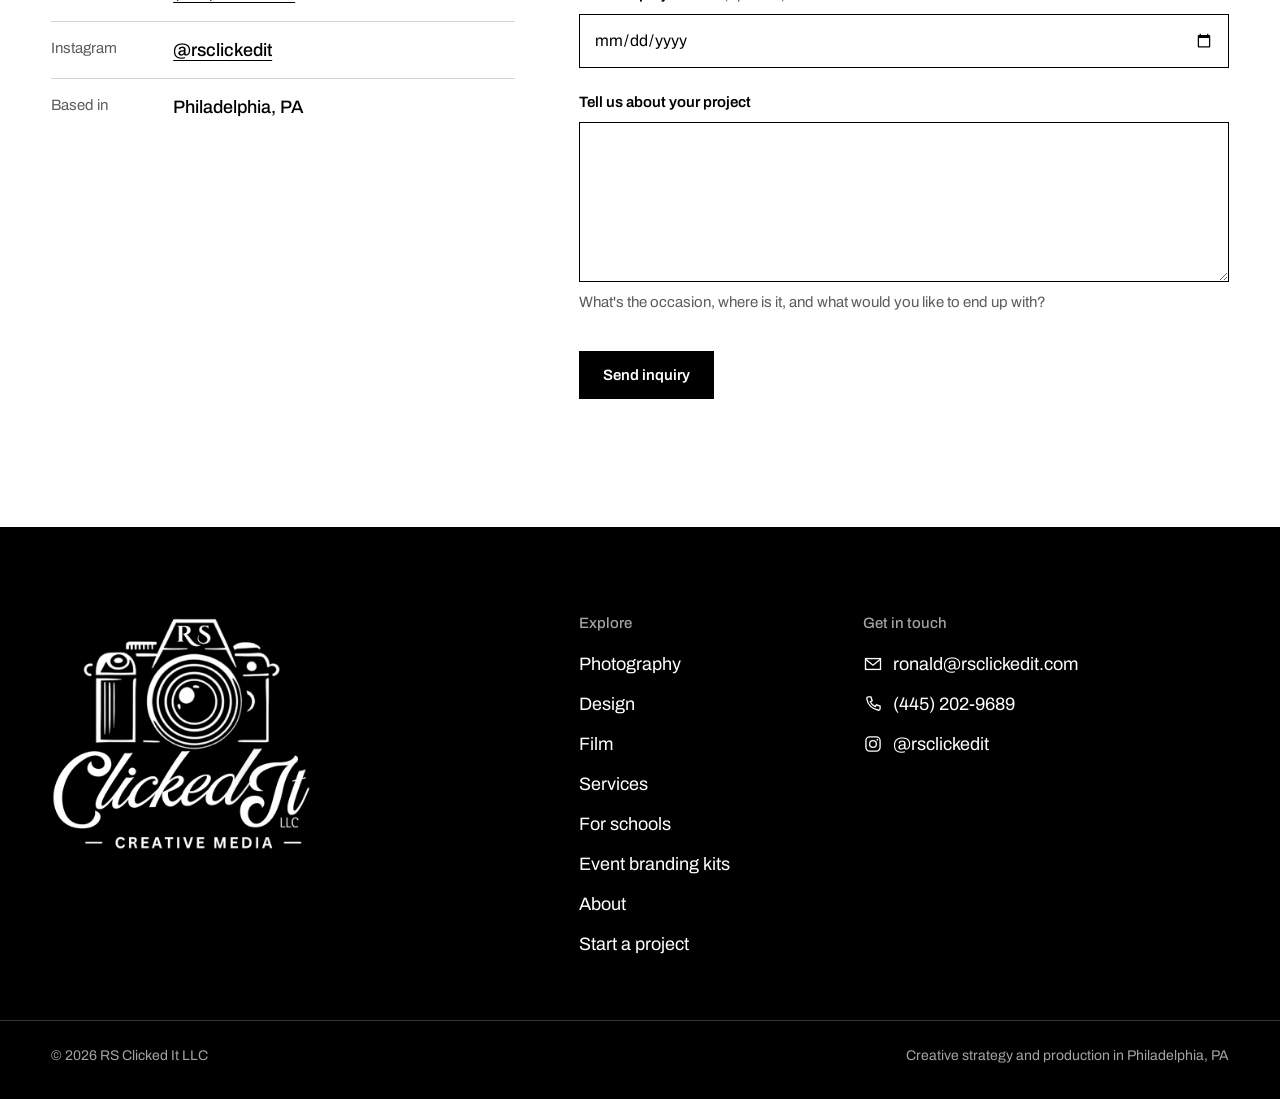
==== commit 25d04053: "Show general liability insurance next to the vendor badge Co-Authored-By: Claude Opus 5.5 <noreply@a" ====
--- a/index.html
+++ b/index.html
@@ -17,7 +17,7 @@
   <link rel="preconnect" href="https://fonts.googleapis.com">
   <link rel="preconnect" href="https://fonts.gstatic.com" crossorigin>
   <link rel="stylesheet" href="https://fonts.googleapis.com/css2?family=Archivo:wdth,wght@62..125,100..900&amp;display=swap">
-  <link rel="stylesheet" href="assets/css/site.css?v=ab276350">
+  <link rel="stylesheet" href="assets/css/site.css?v=b486b55f">
   <script>if(document.visibilityState==="visible"&&window.matchMedia("(prefers-reduced-motion: no-preference)").matches)document.documentElement.classList.add("motion");</script>
 </head>
 <body data-page="index">
@@ -251,7 +251,7 @@
     <div class="about-copy">
       <h2 class="h2" id="about-title">Hi, I'm Ronald.</h2>
       <p class="lead">I started RS Clicked It to give Philadelphia schools, organizations and families creative work they're proud to share.</p>
-      <p class="credential"><svg class="credential-icon" viewBox="0 0 20 20" aria-hidden="true" focusable="false"><path d="M4.5 10.5l3.5 3.5 7.5-8" fill="none" stroke="currentColor" stroke-width="2.2"/></svg>Approved vendor, School District of Philadelphia</p>
+      <ul class="credentials"><li class="credential"><svg class="credential-icon" viewBox="0 0 20 20" aria-hidden="true" focusable="false"><path d="M4.5 10.5l3.5 3.5 7.5-8" fill="none" stroke="currentColor" stroke-width="2.2"/></svg>Approved vendor, School District of Philadelphia</li><li class="credential"><svg class="credential-icon" viewBox="0 0 20 20" aria-hidden="true" focusable="false"><path d="M4.5 10.5l3.5 3.5 7.5-8" fill="none" stroke="currentColor" stroke-width="2.2"/></svg>Insured, $1M/$2M general liability</li></ul>
       <p>Some projects last a single evening, like a prom send-off a family will look back on for years. Others run all year, like a school that wants new families to feel what its classrooms are really like.</p>
       <p>Either way, the approach is the same: plan it with you, capture it with care and deliver photos, films and designs that are ready to use. Strategy and production live under one roof, so nothing gets lost between the idea and the final file.</p>
       <div class="clients">
--- a/assets/css/site.css
+++ b/assets/css/site.css
@@ -1008,9 +1008,18 @@
 }
 .page-intro .lead { margin: 0; max-width: 46ch; }
 .page-intro .meta { margin: 0; }
-.page-intro .credential { margin-top: 20px; }
-
-/* Approved-vendor badge (For Schools page and About) */
+.page-intro .credentials { margin-top: 20px; }
+.page-intro .credential-note { margin-top: 12px; }
+
+/* Vendor and insurance badges (For Schools page and About) */
+.credentials {
+  display: flex;
+  flex-wrap: wrap;
+  gap: 8px;
+  margin: 0;
+  padding: 0;
+  list-style: none;
+}
 .credential {
   display: inline-flex;
   align-items: center;
@@ -1031,7 +1040,7 @@
   background: var(--ink);
   color: var(--paper);
 }
-.about-copy .credential { margin: -8px 0 28px; }
+.about-copy .credentials { margin: -8px 0 28px; }
 
 .filters { display: flex; flex-wrap: wrap; gap: 8px; margin-top: 32px; }
 .filter {
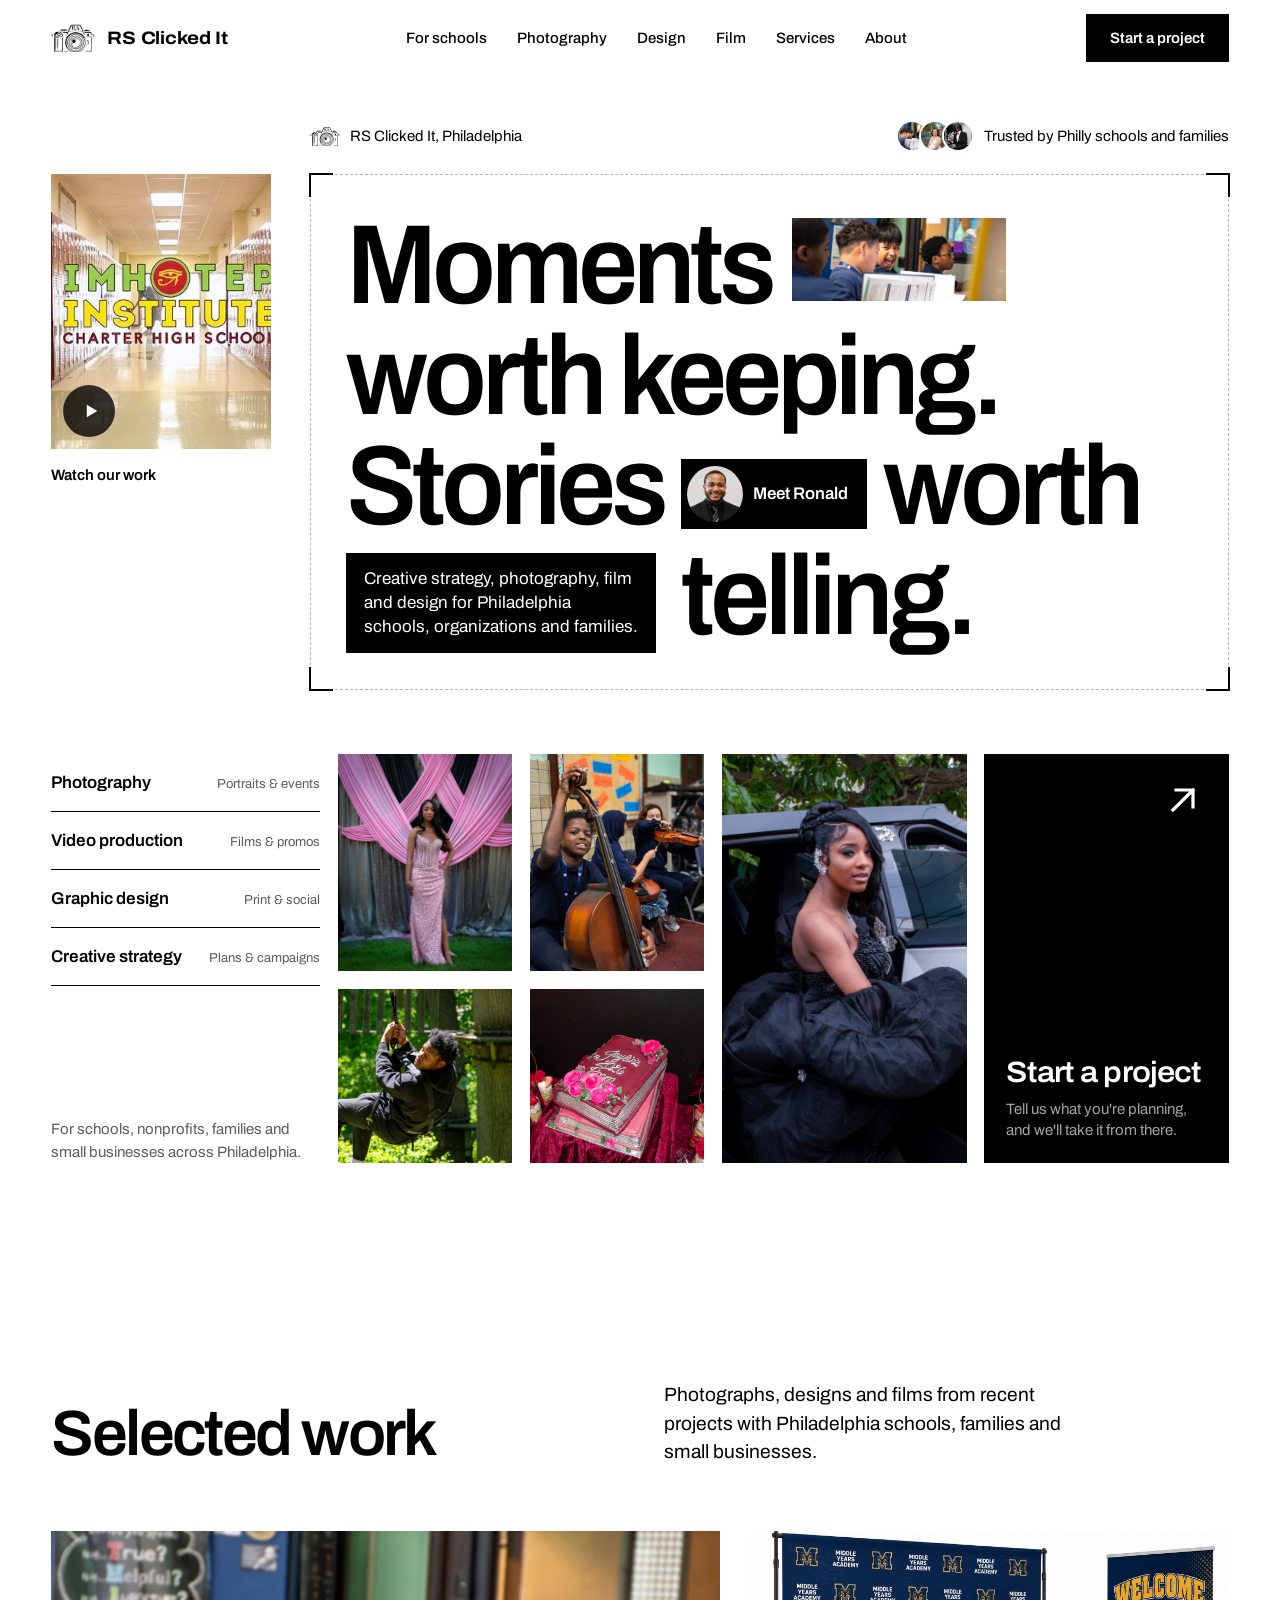
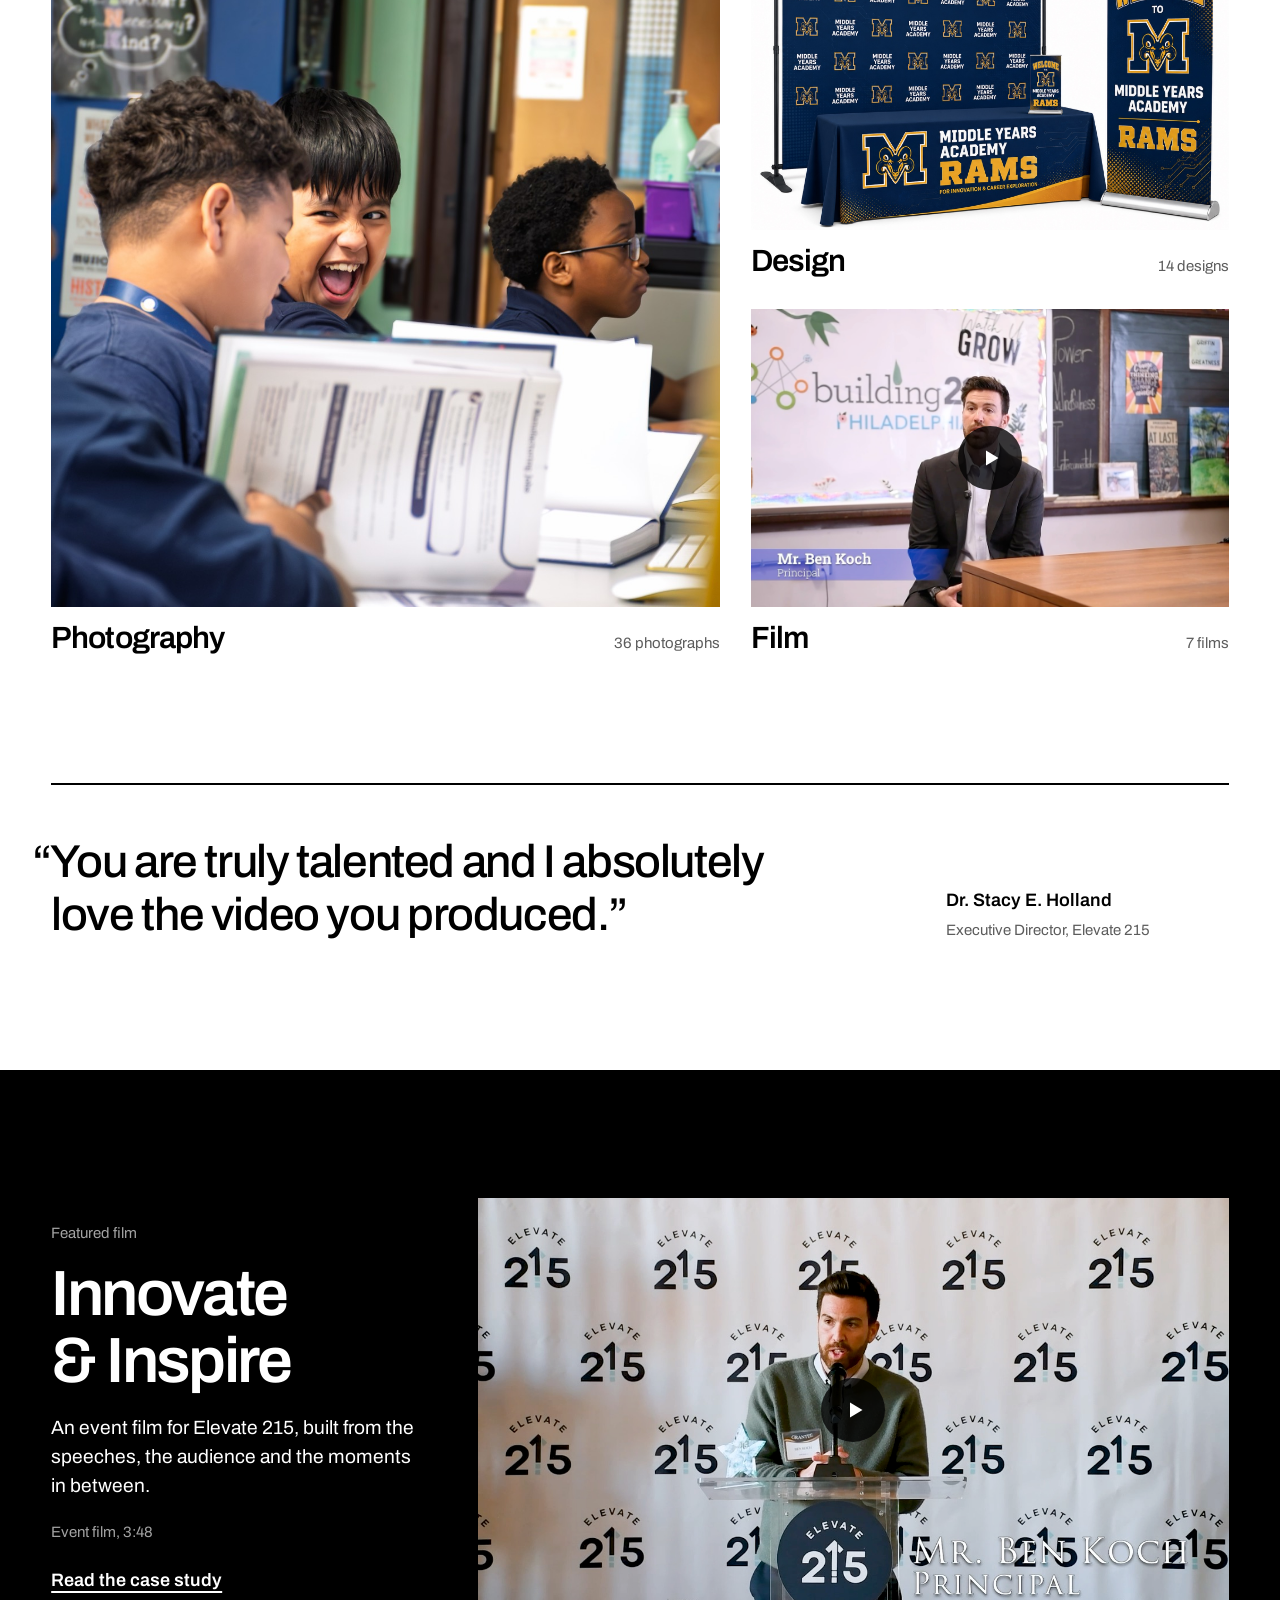
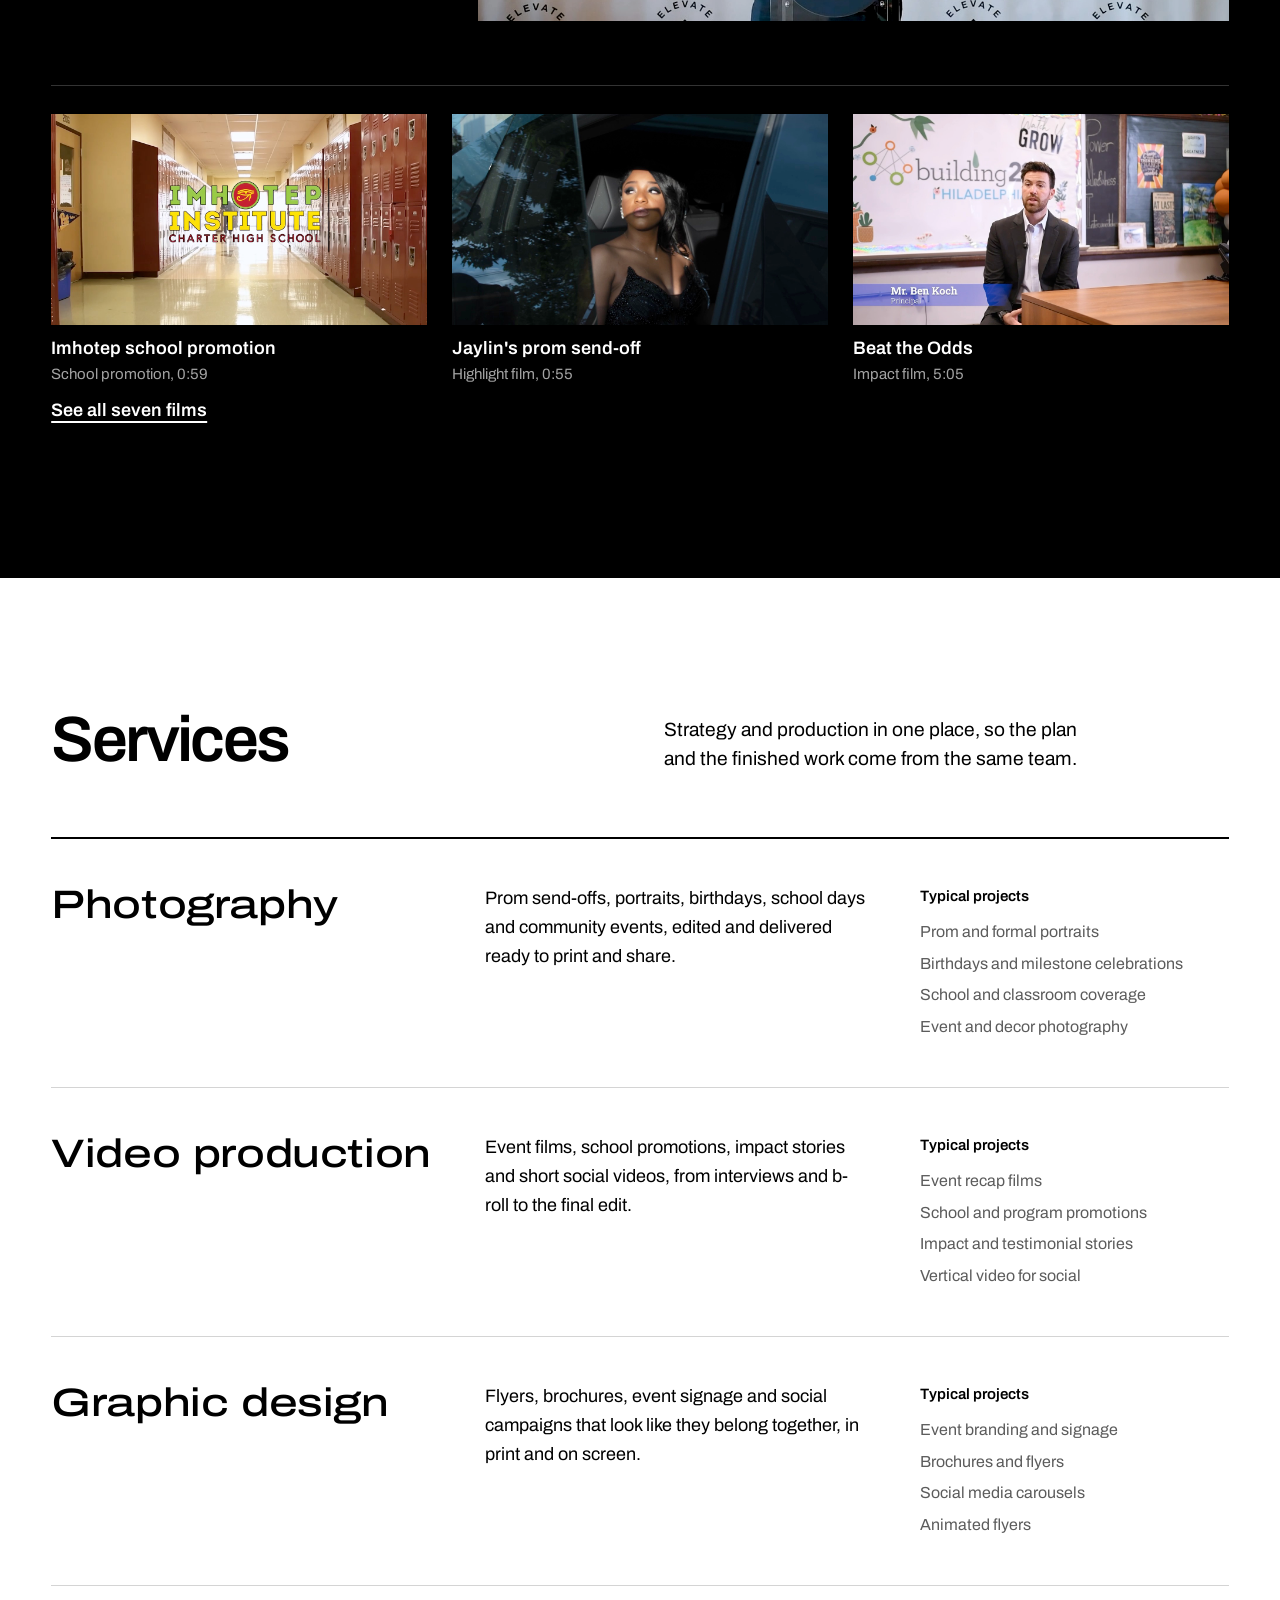
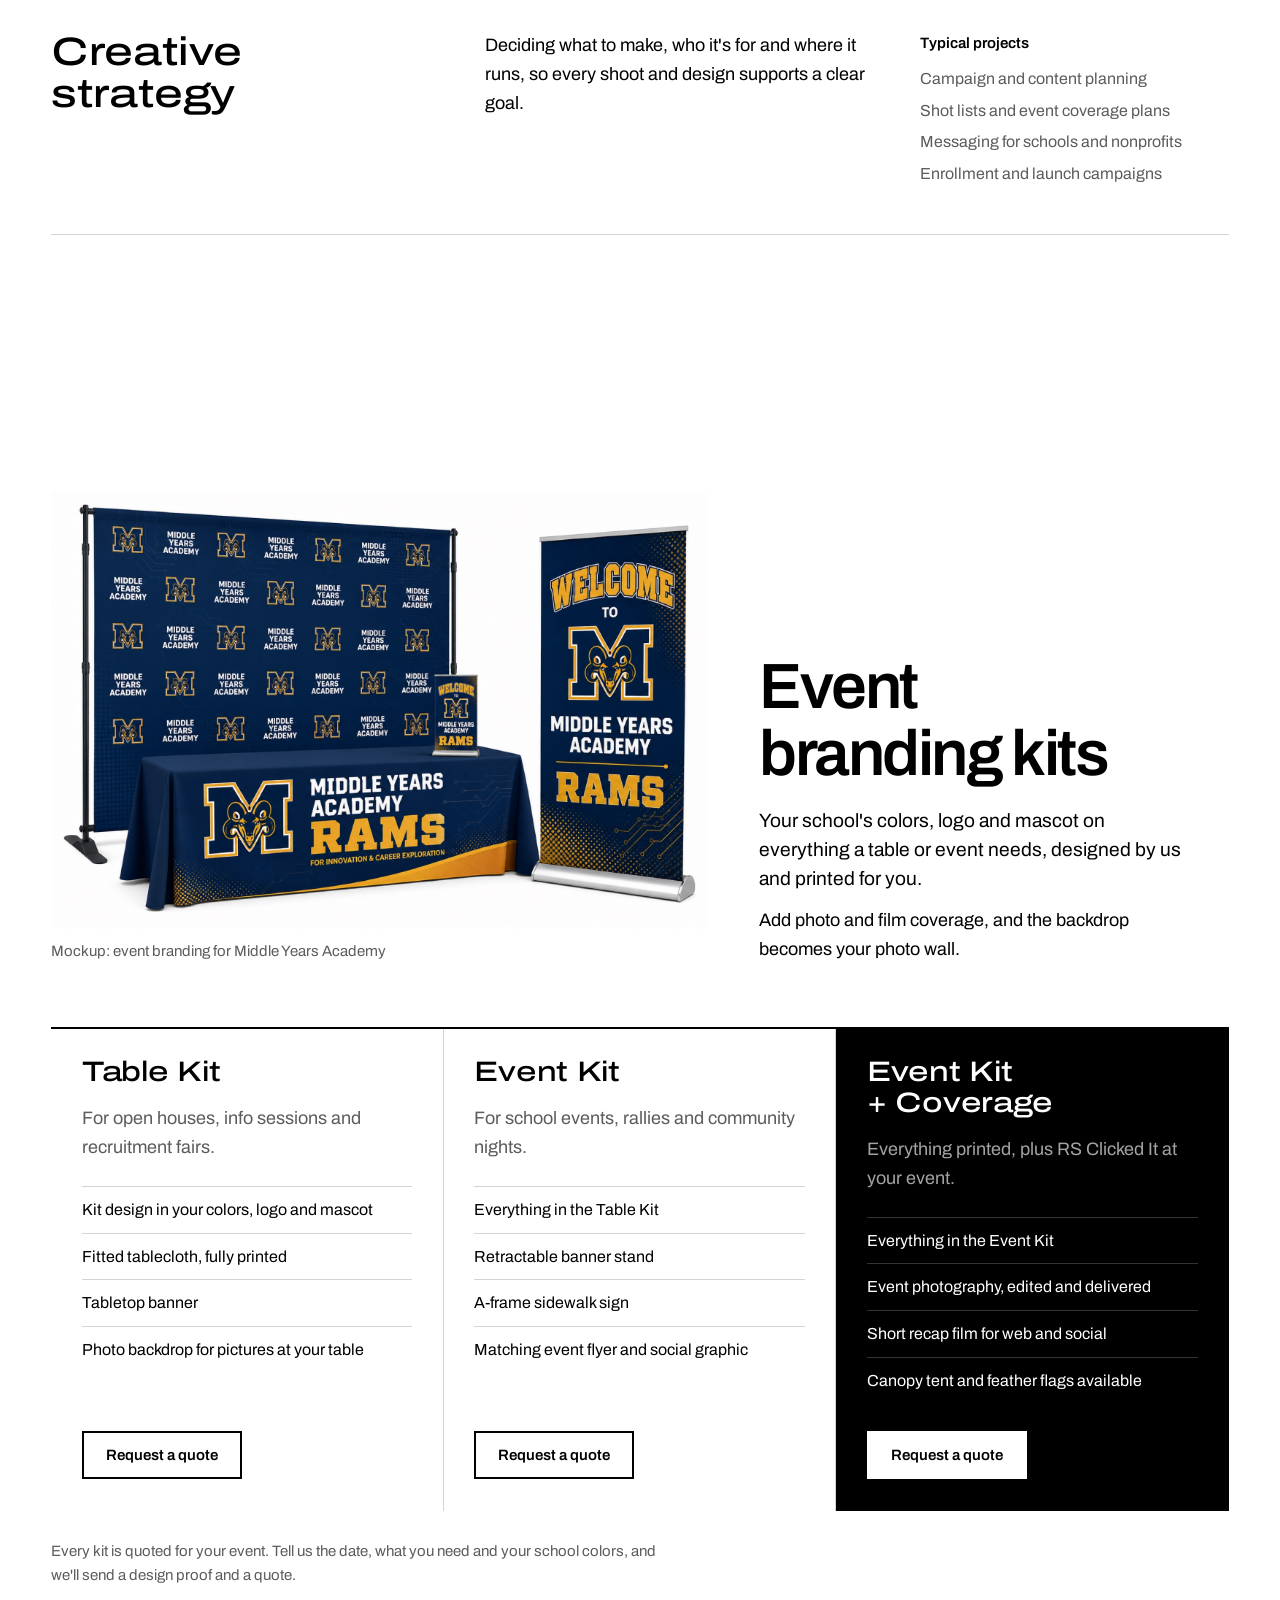
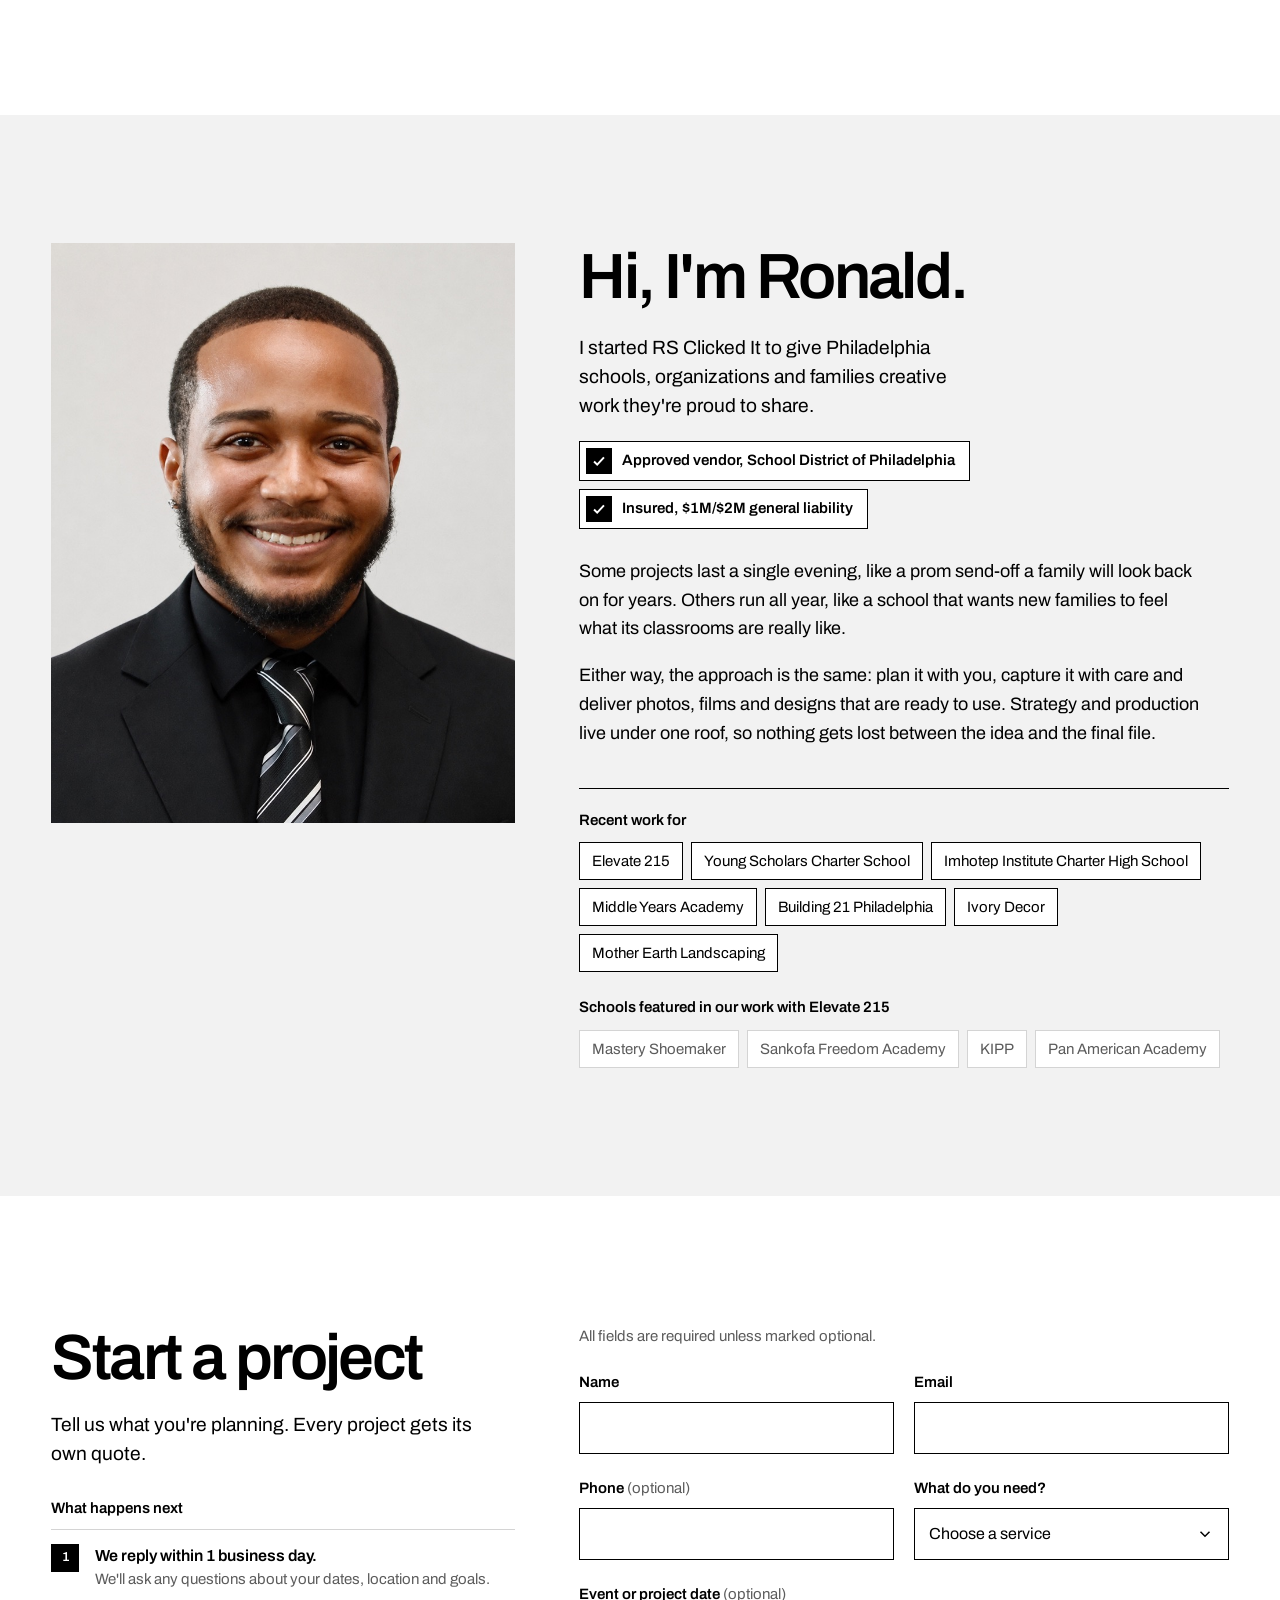
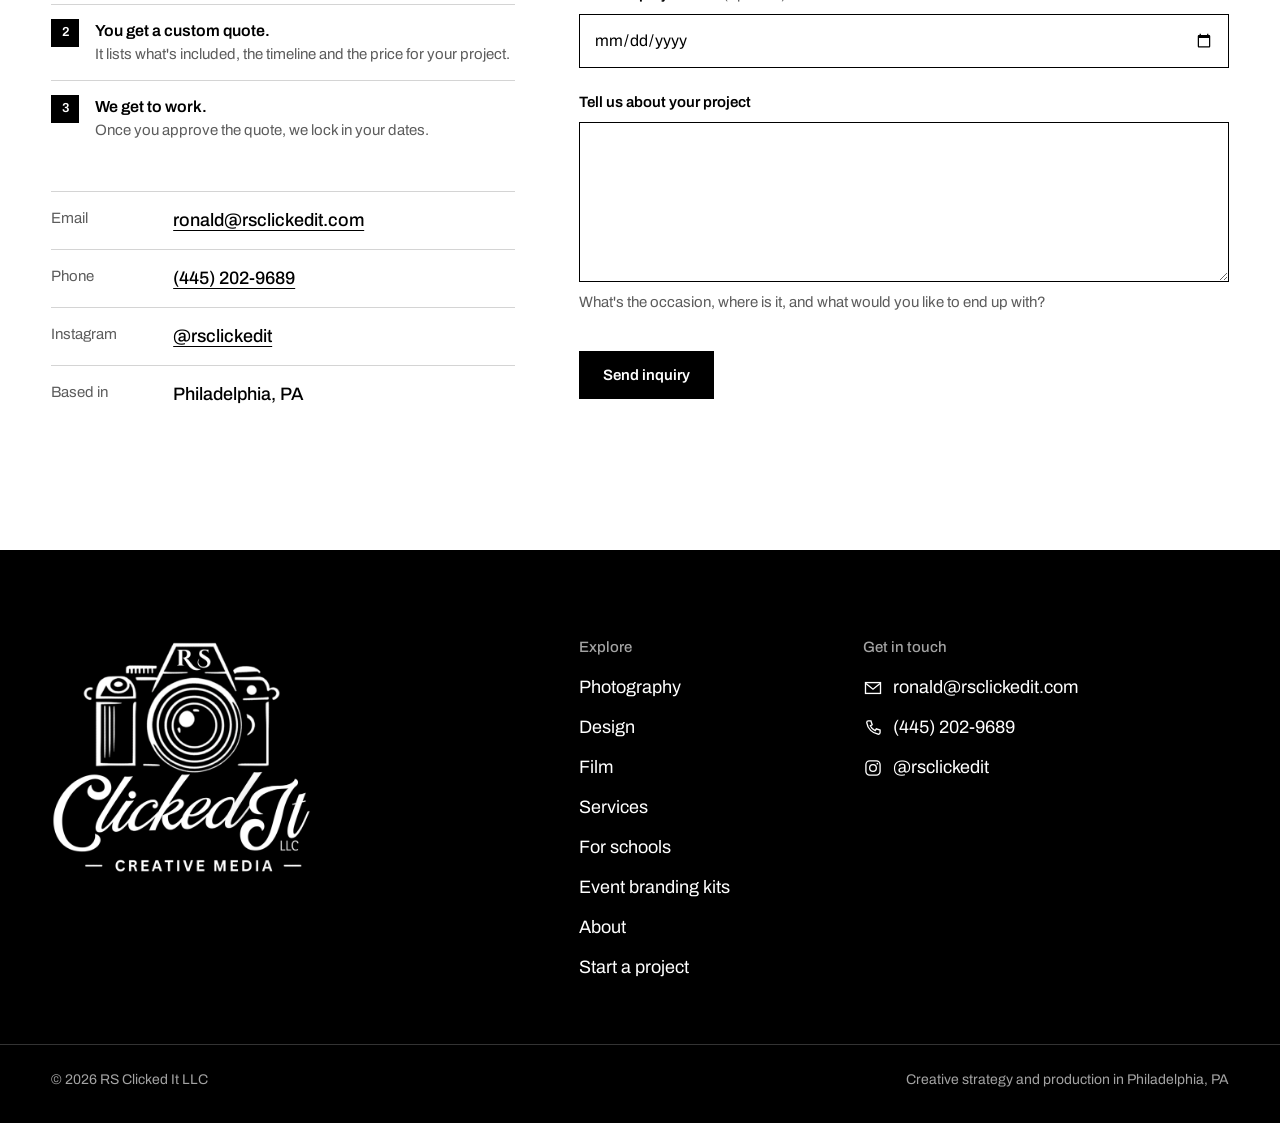
==== commit 06a6fc00: "Tidy the mobile hero, add film case studies and next steps by the form - Below 1100px, Meet Ronald l" ====
--- a/index.html
+++ b/index.html
@@ -17,7 +17,7 @@
   <link rel="preconnect" href="https://fonts.googleapis.com">
   <link rel="preconnect" href="https://fonts.gstatic.com" crossorigin>
   <link rel="stylesheet" href="https://fonts.googleapis.com/css2?family=Archivo:wdth,wght@62..125,100..900&amp;display=swap">
-  <link rel="stylesheet" href="assets/css/site.css?v=b486b55f">
+  <link rel="stylesheet" href="assets/css/site.css?v=dea57a74">
   <script>if(document.visibilityState==="visible"&&window.matchMedia("(prefers-reduced-motion: no-preference)").matches)document.documentElement.classList.add("motion");</script>
 </head>
 <body data-page="index">
@@ -73,6 +73,10 @@
           <span class="line line-last">telling.</span>
         </h1>
         <p class="hero-caption">Creative strategy, photography, film and design for Philadelphia schools, organizations and families.</p>
+        <div class="hero-actions">
+          <a class="btn" href="#contact">Start a project</a>
+          <a class="meet-link" href="#about"><img src="assets/img/brand/ronald.jpg" width="1000" height="1000" alt="">Meet Ronald</a>
+        </div>
       </div>
     </div>
   </div>
@@ -141,6 +145,7 @@
         <h2 class="h2" id="film-title">Innovate &amp; Inspire</h2>
         <p class="lead">An event film for Elevate 215, built from the speeches, the audience and the moments in between.</p>
         <p class="meta">Event film, 3:48</p>
+        <p><a class="text-link" href="film.html#film-01">Read the case study</a></p>
       </div>
       <div class="film-player"><a class="yt-embed" href="https://www.youtube.com/watch?v=j4pF3AYWusY" data-yt="j4pF3AYWusY" data-title="Innovate &amp; Inspire, event film"><img src="assets/img/film/poster-01.jpg" width="1280" height="720" alt="" loading="lazy"><span class="play-badge"><svg class="icon" viewBox="0 0 24 24" aria-hidden="true"><path d="M7 4.5v15l12.5-7.5z" fill="currentColor"/></svg></span><span class="visually-hidden">Play Innovate &amp; Inspire, event film</span></a></div>
     </div>
@@ -268,7 +273,15 @@
   <div class="wrap contact-grid">
     <div class="contact-copy">
       <h2 class="h2" id="contact-title">Start a project</h2>
-      <p class="lead">Tell us what you're planning. We'll follow up with next steps and a quote.</p>
+      <p class="lead">Tell us what you're planning. Every project gets its own quote.</p>
+      <div class="next-steps">
+        <h3>What happens next</h3>
+        <ol role="list">
+          <li><strong>We reply within 1 business day.</strong> We'll ask any questions about your dates, location and goals.</li>
+          <li><strong>You get a custom quote.</strong> It lists what's included, the timeline and the price for your project.</li>
+          <li><strong>We get to work.</strong> Once you approve the quote, we lock in your dates.</li>
+        </ol>
+      </div>
       <dl class="contact-details">
         <div><dt>Email</dt><dd><a href="mailto:ronald@rsclickedit.com">ronald@rsclickedit.com</a></dd></div>
         <div><dt>Phone</dt><dd><a href="tel:+14452029689">(445) 202-9689</a></dd></div>
@@ -374,6 +387,6 @@
   </div>
 </footer>
 
-<script src="assets/js/site.js?v=7112c290" defer></script>
+<script src="assets/js/site.js?v=3b99315f" defer></script>
 </body>
 </html>
--- a/assets/css/site.css
+++ b/assets/css/site.css
@@ -524,6 +524,30 @@
   .display .line-3, .display .line-last { display: inline; }
 }
 
+/* Below the wide layout the "Meet Ronald" chip leaves the headline, and both
+   actions sit right under the description */
+.hero-actions { display: none; }
+.meet-link {
+  display: inline-flex;
+  align-items: center;
+  gap: 10px;
+  min-height: 48px;
+  padding: 0 18px 0 6px;
+  border: 2px solid var(--ink);
+  background: var(--paper);
+  color: var(--ink);
+  font-size: 0.9375rem;
+  font-weight: 600;
+  text-decoration: none;
+  transition: background-color .18s ease, color .18s ease;
+}
+.meet-link img { width: 34px; height: 34px; border-radius: 50%; object-fit: cover; object-position: 50% 25%; }
+.meet-link:hover { background: var(--ink); color: var(--paper); }
+@media (max-width: 1099px) {
+  .display .chip { display: none; }
+  .hero-actions { display: flex; flex-wrap: wrap; gap: 10px; margin-top: 16px; }
+}
+
 /* Load sequence: brackets lock focus, then the headline settles in.
    The "motion" class is set by a tiny script in <head> only when the page is
    visible and the visitor hasn't asked for reduced motion, so the headline is
@@ -536,6 +560,7 @@
   .motion .display .line:nth-child(3) { animation-delay: .46s; }
   .motion .display .line:nth-child(4) { animation-delay: .54s; }
   .motion .hero-caption { animation: rise .8s var(--ease-out) .7s both; }
+  .motion .hero-actions { animation: rise .8s var(--ease-out) .78s both; }
 }
 
 @keyframes af-lock {
@@ -636,7 +661,8 @@
 .film-copy .lead { margin-top: 20px; }
 .film-player video,
 .film-card video,
-.film-hero video {
+.film-hero video,
+.case-study video {
   width: 100%;
   aspect-ratio: 16 / 9;
   background: #111;
@@ -796,6 +822,36 @@
   gap: clamp(40px, 5vw, 80px);
 }
 .contact-copy .lead { margin-top: 20px; }
+
+/* What happens after someone sends the form */
+.next-steps { margin-top: 32px; }
+.next-steps h3 { font-size: 0.9375rem; font-weight: 600; letter-spacing: 0; }
+.next-steps ol { margin: 12px 0 0; padding: 0; list-style: none; counter-reset: step; }
+.next-steps li {
+  position: relative;
+  padding: 14px 0 14px 44px;
+  border-top: 1px solid var(--rule);
+  color: var(--graphite);
+  font-size: 0.9375rem;
+  line-height: 1.5;
+  counter-increment: step;
+}
+.next-steps li strong { display: block; color: var(--ink); font-size: 1rem; font-weight: 600; }
+.next-steps li::before {
+  content: counter(step);
+  position: absolute;
+  top: 14px;
+  left: 0;
+  display: grid;
+  place-items: center;
+  width: 28px;
+  height: 28px;
+  background: var(--ink);
+  color: var(--paper);
+  font-size: 0.8125rem;
+  font-weight: 600;
+}
+
 .contact-details { margin: 36px 0 0; }
 .contact-details div {
   display: grid;
@@ -1176,6 +1232,40 @@
 @media (max-width: 900px) {
   .film-list { grid-template-columns: 1fr 1fr; }
 }
+
+/* Case studies: film beside the facts */
+.case-study {
+  display: grid;
+  grid-template-columns: minmax(0, 7fr) minmax(0, 5fr);
+  gap: 24px clamp(28px, 4vw, 64px);
+  align-items: start;
+}
+.case-study + .case-study {
+  margin-top: clamp(48px, 6vw, 88px);
+  padding-top: clamp(48px, 6vw, 88px);
+  border-top: 1px solid var(--rule);
+}
+.case-study-copy > .meta { margin: 0; }
+.case-study-title { margin-top: 8px; font-size: clamp(1.5rem, 2.6vw, 2.25rem); letter-spacing: -0.03em; }
+.case-facts { margin: 20px 0 0; }
+.case-facts > div {
+  display: grid;
+  grid-template-columns: 112px minmax(0, 1fr);
+  gap: 6px 16px;
+  padding: 14px 0;
+  border-top: 1px solid var(--rule);
+}
+.case-facts dt { font-size: 0.9375rem; font-weight: 600; }
+.case-facts dd { margin: 0; }
+.case-facts ul { margin: 0; padding-left: 18px; }
+.case-facts li + li { margin-top: 6px; }
+.case-facts a { text-underline-offset: 4px; }
+@media (max-width: 900px) {
+  .case-study { grid-template-columns: 1fr; }
+}
+@media (max-width: 480px) {
+  .case-facts > div { grid-template-columns: 1fr; }
+}
 @media (max-width: 600px) {
   .film-list, .film-list-2 { grid-template-columns: 1fr; }
   .film-list-vertical { grid-template-columns: 1fr 1fr; }
